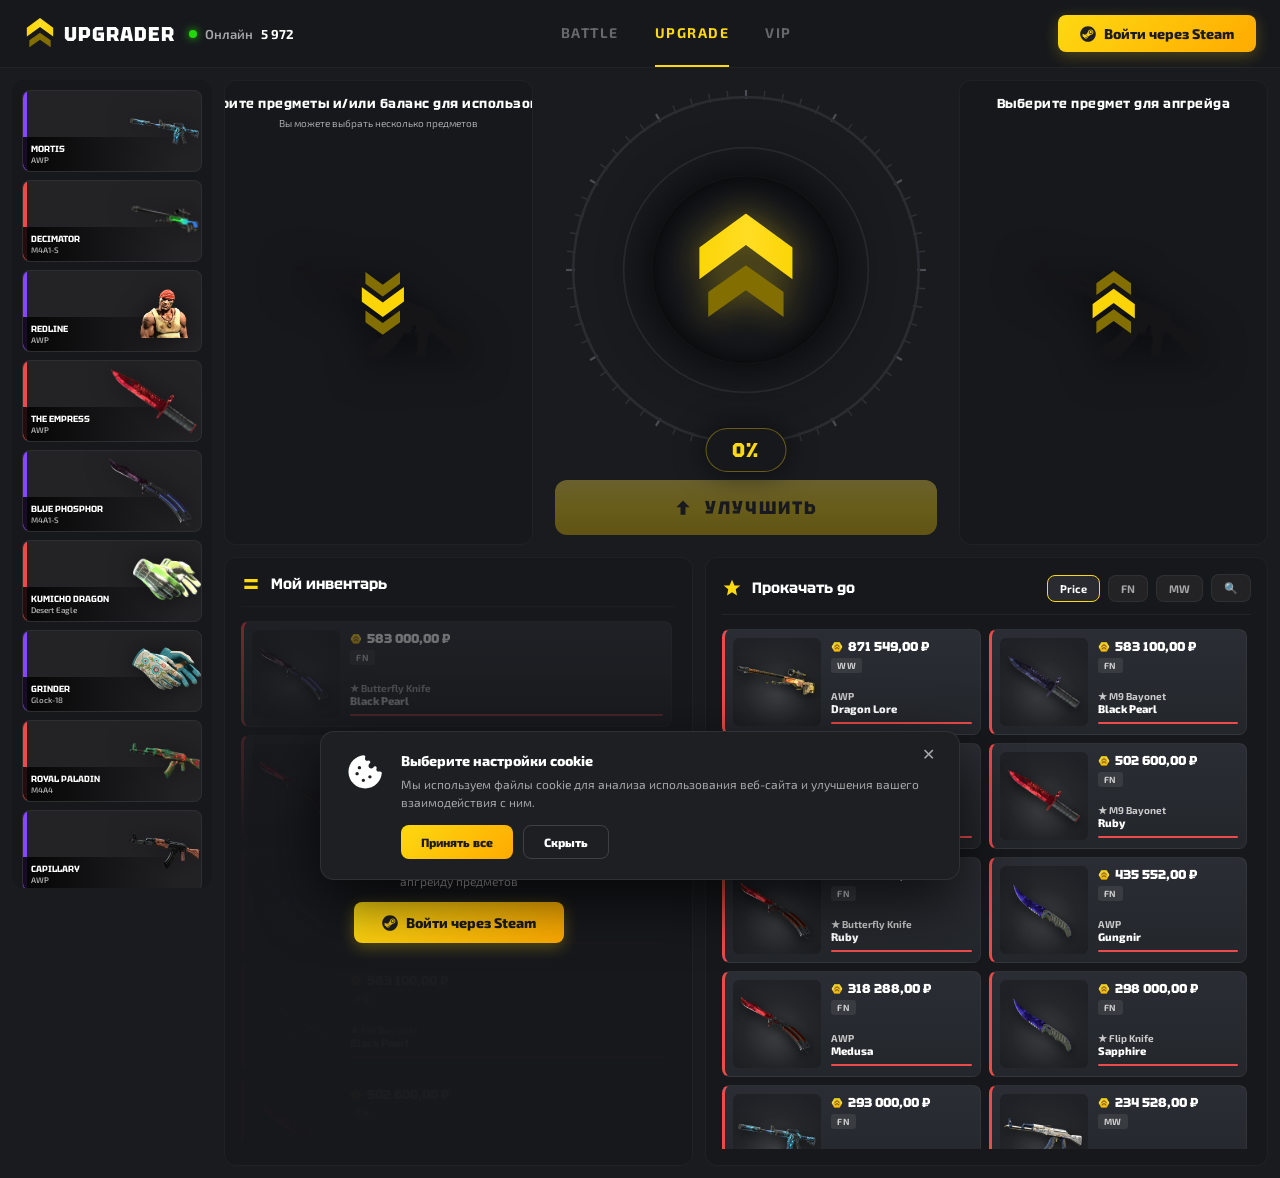
==== index.html @ 09f1145a "Update index.html" ====
<!DOCTYPE html>
<html lang="ru">
<head>
<meta charset="UTF-8">
<meta name="viewport" content="width=device-width,initial-scale=1">
<title>Апгрейдер предметов CS2 | Официальный Сайт UPGRADER</title>
<link href="https://fonts.googleapis.com/css2?family=Exo+2:wght@400;600;700;800&family=Tektur:wght@400;600;700;800&display=swap" rel="stylesheet">
<style>
/* ==========================================
   ВСЁ В ОДНОМ ФАЙЛЕ, БЕЗ ВНЕШНИХ CSS
   ========================================== */
*{margin:0;padding:0;box-sizing:border-box}
html,body{height:100%}
body{
  font-family:'Exo 2',sans-serif;
  background:#1a1b1f;
  color:#fff;
  min-height:100vh;
  overflow-x:hidden;
  padding-bottom:70px;
}
body::before{display:none}
img,svg,span{pointer-events:none;user-select:none}
button,a{cursor:pointer;outline:none;border:none;background:none;font-family:inherit;color:inherit}
input{font-family:inherit}

/* HEADER */
.header{position:sticky;top:0;z-index:50;background:#17181C;border-bottom:1px solid rgba(255,255,255,.05);padding:0 24px;display:flex;align-items:center;justify-content:space-between;height:68px;gap:16px}
.header-left{display:flex;align-items:center;gap:14px;flex-shrink:0}
.logo{display:flex;align-items:center;gap:8px;font-family:'Tektur';font-weight:800;font-size:20px;letter-spacing:1px;color:#fff;text-decoration:none}
.logo img{width:32px;height:32px;object-fit:contain}
.online{display:flex;align-items:center;gap:8px;color:#a7a7a7;font-size:13px;font-weight:600}
.online .dot{width:8px;height:8px;background:#23d70c;border-radius:50%;box-shadow:0 0 8px #23d70c;animation:pulse 2s infinite}
@keyframes pulse{50%{opacity:.4}}
.header-nav{display:flex;gap:36px;height:100%;align-items:center}
.header-nav a{color:rgba(255,255,255,.35);text-decoration:none;font-size:14px;font-weight:700;letter-spacing:1.5px;text-transform:uppercase;height:100%;display:flex;align-items:center;border-bottom:2px solid transparent;transition:.25s}
.header-nav a.active{color:#FDD911;border-bottom-color:#FDD911}
.header-nav a:hover{color:#fff}
.header-right{display:flex;align-items:center;gap:14px;flex-shrink:0}
.btn-steam{background:linear-gradient(135deg,#FDD911,#ffaa00);color:#1C1C20;font-weight:800;font-size:14px;padding:10px 22px;border-radius:8px;transition:.25s;box-shadow:0 4px 15px rgba(253,217,17,.25);display:flex;align-items:center;gap:8px}
.btn-steam:hover{transform:translateY(-1px);box-shadow:0 6px 22px rgba(253,217,17,.45)}
.btn-steam img{width:16px;height:16px;object-fit:contain}

/* PROFILE */
.profile-box{display:none;align-items:center}
.profile-box.show{display:flex}
.profile-info{display:flex;align-items:center;gap:12px;background:#232326;border:1px solid rgba(255,255,255,.08);padding:6px 12px 6px 6px;border-radius:12px;transition:.25s}
.profile-info:hover{border-color:rgba(253,217,17,.4)}
.profile-avatar{width:40px;height:40px;border-radius:50%;background:#17181C;overflow:hidden;flex-shrink:0;border:2px solid #FDD911}
.profile-avatar img{width:100%;height:100%;object-fit:cover;display:block}
.profile-meta{display:flex;flex-direction:column;min-width:0}
.profile-nick{font-size:13px;font-weight:800;color:#fff;white-space:nowrap;overflow:hidden;text-overflow:ellipsis;max-width:120px}
.profile-balance{font-size:11px;color:#FDD911;font-weight:700}
.profile-settings{width:30px;height:30px;border-radius:8px;background:rgba(255,255,255,.05);color:#a7a7a7;display:flex;align-items:center;justify-content:center;transition:.2s}
.profile-settings:hover{background:rgba(253,217,17,.15);color:#FDD911}
.profile-settings svg{width:16px;height:16px}

/* LAYOUT */
.layout{position:relative;z-index:1;display:grid;grid-template-columns:200px 1fr;gap:12px;padding:12px;min-height:calc(100vh - 68px)}
@media(max-width:1024px){.layout{grid-template-columns:1fr}.live-drop{display:none}}

/* LIVE DROP */
.live-drop{background:#17181C;border-radius:12px;padding:10px;display:flex;flex-direction:column;gap:8px;overflow-y:auto;max-height:calc(100vh - 92px);position:sticky;top:80px;min-height:400px}
.live-drop::-webkit-scrollbar{width:4px}
.live-drop::-webkit-scrollbar-thumb{background:#2a2b30;border-radius:2px}
.drop-card{position:relative;height:82px;border-radius:8px;background:#232326;border:1px solid rgba(255,255,255,.05);overflow:hidden;flex-shrink:0;display:flex;align-items:flex-end}
.drop-card .img{position:absolute;right:0;top:50%;transform:translateY(-50%);height:90%;max-width:70%;object-fit:contain;z-index:2;filter:drop-shadow(0 0 12px rgba(0,0,0,.5))}
.drop-card .info{position:relative;z-index:3;padding:6px 8px;width:100%;background:linear-gradient(90deg,rgba(0,0,0,.85),transparent 90%);border-radius:0 0 8px 8px;min-width:0}
.drop-card .info .n{font-family:'Tektur';font-size:9px;font-weight:700;text-transform:uppercase;white-space:nowrap;overflow:hidden;text-overflow:ellipsis;max-width:110px}
.drop-card .info .w{font-size:8px;color:#a7a7a7;font-weight:600;white-space:nowrap;overflow:hidden;text-overflow:ellipsis;max-width:110px}
.drop-card .top-bar{position:absolute;top:0;left:0;width:4px;height:100%;z-index:1}

/* MAIN */
.main{display:flex;flex-direction:column;gap:12px;min-width:0}

/* UPGRADE PANEL */
.upgrade-panel{display:grid;grid-template-columns:1fr 1.3fr 1fr;gap:12px;align-items:stretch}
@media(max-width:1024px){.upgrade-panel{grid-template-columns:1fr}}
.slot{background:#17181C;border-radius:12px;padding:20px 16px;min-height:420px;display:flex;flex-direction:column;align-items:center;justify-content:center;position:relative;border:1px solid rgba(255,255,255,.04);overflow:hidden}
.slot-title{position:absolute;top:14px;left:50%;transform:translateX(-50%);font-family:'Tektur';font-size:13px;font-weight:700;text-align:center;color:#fff;letter-spacing:.5px;white-space:nowrap;z-index:3}
.slot-sub{position:absolute;top:36px;left:50%;transform:translateX(-50%);font-size:10px;color:#a7a7a7;text-align:center;width:80%;z-index:3}
.slot-img-wrap{position:relative;display:flex;align-items:center;justify-content:center;margin-top:30px;width:220px;height:200px;z-index:2}
.slot-img{position:relative;z-index:2;max-height:180px;max-width:95%;object-fit:contain;transition:.3s;filter:drop-shadow(0 8px 20px rgba(0,0,0,.6))}
.slot-info{margin-top:14px;text-align:center;max-width:100%;z-index:3}
.slot-info .nm{font-size:13px;font-weight:700;white-space:nowrap;overflow:hidden;text-overflow:ellipsis;max-width:200px;margin:0 auto}
.slot-info .pr{font-size:16px;font-weight:800;color:#FDD911;margin-top:4px}

/* WHEEL */
.wheel-wrap{display:flex;flex-direction:column;align-items:center;justify-content:center;gap:30px;padding:10px}
.wheel{position:relative;width:360px;height:360px;max-width:100%;aspect-ratio:1}
.wheel svg{width:100%;height:100%;position:absolute;inset:0;overflow:visible}
.wheel .inner{position:absolute;top:50%;left:50%;width:52%;height:52%;transform:translate(-50%,-50%);background:#17181C;border-radius:50%;display:flex;align-items:center;justify-content:center;box-shadow:0 0 50px rgba(0,0,0,.9),inset 0 0 30px rgba(0,0,0,.9), 0 0 0 1px rgba(255,255,255,.04);z-index:3}
.wheel .inner img{width:60%;height:60%;object-fit:contain;filter:drop-shadow(0 0 16px rgba(253,217,17,.4))}
.wheel .pointer{position:absolute;top:50%;left:50%;width:0;height:0;transform-origin:0 0;transition:transform 3.6s cubic-bezier(.17,.67,.12,1);z-index:4;opacity:0}
.wheel .pointer.on{opacity:1}
.wheel .pointer img{position:absolute;top:-158px;left:-10px;width:20px;height:30px;max-width:none;filter:drop-shadow(0 0 8px rgba(253,217,17,.9))}
.wheel .result-plate{position:absolute;top:50%;left:50%;transform:translate(-50%,-50%) scale(.6);opacity:0;z-index:6;font-family:'Tektur';font-weight:800;font-size:22px;text-align:center;pointer-events:none;transition:.35s}
.wheel .result-plate.show{transform:translate(-50%,-50%) scale(1);opacity:1}
.wheel .result-plate.win{color:#23d70c;text-shadow:0 0 20px rgba(35,215,12,.6)}
.wheel .result-plate.lose{color:#EB4B4B;text-shadow:0 0 20px rgba(235,75,75,.6)}
.wheel .debug{position:absolute;top:-30px;left:50%;transform:translateX(-50%);font-size:11px;color:#a7a7a7;font-family:monospace;white-space:nowrap;z-index:10;pointer-events:none}
.wheel .percent-label{position:absolute;bottom:-22px;left:50%;transform:translateX(-50%);background:#17181C;border:1px solid rgba(253,217,17,.35);padding:8px 26px;border-radius:26px;font-family:'Tektur';font-size:20px;font-weight:800;color:#FDD911;z-index:5;box-shadow:0 0 30px rgba(0,0,0,.6);letter-spacing:1px}

.btn-upgrade{background:linear-gradient(180deg,#FFE14B 0%, #FDD911 50%, #E6BE00 100%);color:#1C1C20;padding:16px 60px;border-radius:12px;font-family:'Tektur';font-size:18px;font-weight:800;letter-spacing:2px;text-transform:uppercase;transition:.25s;width:100%;max-width:420px;box-shadow:0 4px 18px rgba(253,217,17,.35), inset 0 1px 0 rgba(255,255,255,.5);display:flex;align-items:center;justify-content:center;gap:12px}
.btn-upgrade:hover:not(:disabled){transform:translateY(-2px);box-shadow:0 10px 35px rgba(253,217,17,.55), inset 0 1px 0 rgba(255,255,255,.5)}
.btn-upgrade:disabled{opacity:.35;cursor:not-allowed;box-shadow:none;transform:none}
.btn-upgrade svg{width:20px;height:20px}
.btn-upgrade.loading{pointer-events:none;color:transparent;position:relative}
.btn-upgrade.loading::after{content:'';position:absolute;width:24px;height:24px;top:50%;left:50%;margin:-12px 0 0 -12px;border:3px solid rgba(28,28,32,.3);border-top-color:#1C1C20;border-radius:50%;animation:spin .8s linear infinite}
@keyframes spin{to{transform:rotate(360deg)}}

/* BOTTOM */
.bottom{display:grid;grid-template-columns:1fr 1.2fr;gap:12px}
@media(max-width:1024px){.bottom{grid-template-columns:1fr}}
.panel{background:#17181C;border-radius:12px;padding:16px;min-height:360px;border:1px solid rgba(255,255,255,.04)}
.panel-head{display:flex;align-items:center;justify-content:space-between;margin-bottom:14px;padding-bottom:12px;border-bottom:1px solid rgba(255,255,255,.05)}
.panel-head .t{display:flex;align-items:center;gap:10px;font-family:'Tektur';font-size:15px;font-weight:700}
.panel-head .t svg{width:20px;height:20px;fill:#FDD911}
.filters{display:flex;gap:8px;align-items:center;flex-wrap:wrap}
.chip{background:#232326;border:1px solid rgba(255,255,255,.06);border-radius:8px;padding:6px 12px;font-size:11px;font-weight:700;color:#a7a7a7;cursor:pointer;transition:.2s}
.chip:hover,.chip.active{color:#fff;border-color:#FDD911;background:#2a2b30}

/* карточки */
.inv-grid,.tiles{display:grid;grid-template-columns:repeat(auto-fill,minmax(220px,1fr));gap:8px;max-height:520px;overflow-y:auto;padding-right:4px}
.inv-grid::-webkit-scrollbar,.tiles::-webkit-scrollbar{width:5px}
.inv-grid::-webkit-scrollbar-thumb,.tiles::-webkit-scrollbar-thumb{background:#2a2b30;border-radius:3px}
.item-card{display:grid;grid-template-columns:88px 1fr;gap:10px;padding:8px;border-radius:8px;background:linear-gradient(180deg, #2a2d33 0%, #23262b 100%);border:1px solid rgba(255,255,255,.05);border-left:3px solid #888;cursor:pointer;transition:.2s;position:relative;overflow:hidden;min-height:96px}
.item-card:hover{transform:translateY(-2px);border-color:rgba(253,217,17,.4);box-shadow:0 8px 20px rgba(0,0,0,.5)}
.item-card.sel{border-color:#FDD911;box-shadow:0 0 0 1px #FDD911, 0 0 20px rgba(253,217,17,.25)}
.item-card.sel::after{content:'✓';position:absolute;top:6px;right:6px;width:20px;height:20px;border-radius:50%;background:#FDD911;color:#1C1C20;display:flex;align-items:center;justify-content:center;font-size:12px;font-weight:900;z-index:5}
.item-card .thumb{position:relative;width:88px;height:88px;background:rgba(0,0,0,.25);border-radius:6px;display:flex;align-items:center;justify-content:center;overflow:hidden}
.item-card .thumb::before{content:'';position:absolute;inset:-10%;background:radial-gradient(circle at 50% 60%, rgba(180,180,180,.22) 0%, rgba(120,120,120,.08) 40%, transparent 70%);pointer-events:none}
.item-card .thumb img{position:relative;z-index:2;max-width:92%;max-height:92%;object-fit:contain;filter:drop-shadow(0 3px 6px rgba(0,0,0,.7))}
.item-card .body{display:flex;flex-direction:column;justify-content:space-between;min-width:0;padding:2px 0}
.item-card .price-row{display:flex;align-items:center;gap:5px;font-family:'Tektur';font-weight:800;font-size:13px;color:#fff;line-height:1}
.item-card .price-row .coin{width:12px;height:12px;flex-shrink:0;opacity:.9}
.item-card .wear-badge{display:inline-block;background:rgba(255,255,255,.08);color:#cfcfcf;font-size:9px;font-weight:700;padding:2px 6px;border-radius:3px;letter-spacing:.5px;margin-top:4px;align-self:flex-start}
.item-card .wep-name{font-size:10px;font-weight:700;color:#c9c9c9;margin-top:6px;line-height:1.1}
.item-card .skin-name{font-size:11px;font-weight:800;color:#fff;margin-top:1px;line-height:1.15;white-space:nowrap;overflow:hidden;text-overflow:ellipsis}
.item-card .rarity-bar{height:2px;margin-top:6px;border-radius:2px}

.panel-rel{position:relative;overflow:hidden}
.auth-overlay{position:absolute;inset:44px 0 0 0;background:linear-gradient(180deg,rgba(23,24,28,.55),rgba(23,24,28,.98) 40%);display:flex;flex-direction:column;align-items:center;justify-content:center;gap:14px;border-radius:0 0 12px 12px;z-index:5;padding:20px;text-align:center}
.auth-overlay h3{font-size:18px;font-weight:800}
.auth-overlay p{font-size:12px;color:#a7a7a7;max-width:260px}
.btn-steam-big{background:linear-gradient(135deg,#FDD911,#ffaa00);color:#1C1C20;font-weight:800;font-size:14px;padding:12px 28px;border-radius:8px;box-shadow:0 4px 15px rgba(253,217,17,.3);transition:.25s;display:flex;align-items:center;gap:8px}
.btn-steam-big:hover{transform:translateY(-2px);box-shadow:0 8px 28px rgba(253,217,17,.5)}
.btn-steam-big img{width:16px;height:16px;object-fit:contain}

/* COOKIE */
.cookie{position:fixed;bottom:20px;left:50%;transform:translateX(-50%);background:#1e1f23;border:1px solid rgba(255,255,255,.08);border-radius:14px;padding:20px 24px;max-width:640px;width:calc(100% - 40px);z-index:200;box-shadow:0 20px 60px rgba(0,0,0,.7);display:flex;gap:16px;align-items:flex-start}
.cookie-icon{width:40px;height:40px;flex-shrink:0;object-fit:contain}
.cookie-body{flex:1;position:relative}
.cookie-body h4{font-size:14px;font-weight:800;margin-bottom:6px}
.cookie-body p{font-size:12px;color:#a7a7a7;line-height:1.5}
.cookie-btns{display:flex;gap:10px;margin-top:14px}
.cookie-btns button{padding:9px 20px;border-radius:8px;font-size:12px;font-weight:800;transition:.2s}
.cookie-accept{background:linear-gradient(135deg,#FDD911,#ffaa00);color:#1C1C20}
.cookie-accept:hover{transform:translateY(-1px);box-shadow:0 6px 20px rgba(253,217,17,.4)}
.cookie-hide{background:transparent;color:#fff;border:1px solid rgba(255,255,255,.15)}
.cookie-hide:hover{background:rgba(255,255,255,.06)}
.cookie-x{position:absolute;top:-8px;right:0;background:transparent;color:#a7a7a7;font-size:16px}

/* MODAL */
.modal-overlay{position:fixed;inset:0;background:rgba(0,0,0,.75);backdrop-filter:blur(6px);display:none;align-items:center;justify-content:center;z-index:500;padding:20px}
.modal-overlay.show{display:flex}
.modal{background:#1a1b1f;border-radius:16px;padding:24px;max-width:440px;width:100%;border:1px solid rgba(255,255,255,.08)}
.modal-head{display:flex;align-items:center;justify-content:space-between;margin-bottom:20px;padding-bottom:14px;border-bottom:1px solid rgba(255,255,255,.06)}
.modal-head h3{font-family:'Tektur';font-size:17px;font-weight:800}
.modal-close{width:30px;height:30px;border-radius:8px;background:rgba(255,255,255,.05);color:#a7a7a7;display:flex;align-items:center;justify-content:center;transition:.2s}
.modal-close:hover{background:rgba(235,75,75,.15);color:#EB4B4B}
.modal-body{display:flex;flex-direction:column;gap:18px}
.avatar-edit{display:flex;flex-direction:column;align-items:center;gap:12px}
.avatar-preview{width:100px;height:100px;border-radius:50%;background:#232326;border:2px solid #FDD911;overflow:hidden;display:flex;align-items:center;justify-content:center}
.avatar-preview img{width:100%;height:100%;object-fit:cover}
.avatar-upload{background:rgba(253,217,17,.1);border:1px solid rgba(253,217,17,.3);color:#FDD911;font-size:12px;font-weight:700;padding:8px 16px;border-radius:8px;display:flex;align-items:center;gap:6px;cursor:pointer;transition:.2s}
.avatar-upload:hover{background:rgba(253,217,17,.2)}
.field{display:flex;flex-direction:column;gap:6px}
.field label{font-size:12px;font-weight:700;color:#a7a7a7}
.field input{background:#232326;border:1px solid rgba(255,255,255,.08);border-radius:8px;padding:10px 14px;color:#fff;font-size:14px;transition:.2s}
.field input:focus{border-color:#FDD911;outline:none}
.balance-row{display:flex;align-items:center;gap:10px;background:#232326;border:1px solid rgba(255,255,255,.08);border-radius:8px;padding:10px 14px}
.balance-row img{width:20px;height:20px}
.balance-value{flex:1;font-weight:800;color:#FDD911;font-size:14px}
.btn-small{background:linear-gradient(135deg,#FDD911,#ffaa00);color:#1C1C20;font-size:12px;font-weight:800;padding:6px 12px;border-radius:6px;transition:.2s}
.btn-small:hover{transform:translateY(-1px);box-shadow:0 4px 12px rgba(253,217,17,.4)}
.modal-foot{display:flex;gap:10px;margin-top:20px;padding-top:16px;border-top:1px solid rgba(255,255,255,.06)}
.modal-foot button{flex:1;padding:12px;border-radius:9px;font-size:14px;font-weight:800;transition:.2s}
.btn-cancel{background:rgba(255,255,255,.06);color:#a7a7a7;border:1px solid rgba(255,255,255,.08)}
.btn-cancel:hover{background:rgba(255,255,255,.1);color:#fff}
.btn-save{background:linear-gradient(135deg,#FDD911,#ffaa00);color:#1C1C20}
.btn-save:hover{transform:translateY(-1px);box-shadow:0 6px 20px rgba(253,217,17,.4)}

/* TOAST */
.toast{position:fixed;top:90px;right:20px;background:#1e1f23;border:1px solid rgba(255,255,255,.1);border-left:4px solid #FDD911;border-radius:10px;padding:14px 20px;font-size:13px;font-weight:600;z-index:400;animation:slideIn .35s ease,fadeOut .4s ease 3s forwards;max-width:320px;box-shadow:0 15px 45px rgba(0,0,0,.6)}
.toast.error{border-left-color:#EB4B4B}
.toast.success{border-left-color:#23d70c}
@keyframes slideIn{from{transform:translateX(120%);opacity:0}to{transform:translateX(0);opacity:1}}
@keyframes fadeOut{to{transform:translateX(120%);opacity:0}}
</style>
</head>
<body>

<!-- HEADER -->
<header class="header">
  <div class="header-left">
    <a href="#" class="logo"><img src="logo.svg" alt="Logo"><span>UPGRADER</span></a>
    <div class="online"><span class="dot"></span><span>Онлайн</span><b id="onlineCount" style="color:#fff">5 972</b></div>
  </div>
  <nav class="header-nav">
    <a href="#">Battle</a>
    <a href="#" class="active">Upgrade</a>
    <a href="#">VIP</a>
  </nav>
  <div class="header-right">
    <button class="btn-steam" id="steamBtnHeader"><img src="steam-dark.svg" alt="">Войти через Steam</button>
    <div class="profile-box" id="profileBox">
      <div class="profile-info">
        <div class="profile-avatar"><img src="default-avatar-200.webp" alt="" id="headerAvatar"></div>
        <div class="profile-meta">
          <div class="profile-nick" id="headerNick">GEMER777</div>
          <div class="profile-balance" id="headerBalance">125 640,00 ₽</div>
        </div>
        <button class="profile-settings" id="openSettings" title="Настройки профиля">
          <svg viewBox="0 0 24 24" fill="currentColor"><path d="M19.14 12.94a7.49 7.49 0 000-1.88l2.03-1.58a.5.5 0 00.12-.64l-1.92-3.32a.5.5 0 00-.6-.22l-2.39.96a7.03 7.03 0 00-1.63-.94l-.36-2.54a.5.5 0 00-.5-.42h-3.84a.5.5 0 00-.5.42l-.36 2.54c-.59.24-1.13.56-1.63.94l-2.39-.96a.5.5 0 00-.6.22L2.71 8.84a.5.5 0 00.12.64l2.03 1.58a7.49 7.49 0 000 1.88l-2.03 1.58a.5.5 0 00-.12.64l1.92 3.32c.13.22.4.3.6.22l2.39-.96c.5.38 1.04.7 1.63.94l.36 2.54c.04.24.25.42.5.42h3.84c.25 0 .46-.18.5-.42l.36-2.54c.59-.24 1.13-.56 1.63-.94l2.39.96c.2.08.47 0 .6-.22l1.92-3.32a.5.5 0 00-.12-.64l-2.03-1.58zM12 15.5a3.5 3.5 0 110-7 3.5 3.5 0 010 7z"/></svg>
        </button>
      </div>
    </div>
  </div>
</header>

<!-- LAYOUT -->
<div class="layout">
  <aside class="live-drop" id="liveDrop"></aside>
  <main class="main">
    <section class="upgrade-panel">
      <div class="slot">
        <div class="slot-title">Выберите предметы и/или баланс для использования</div>
        <div class="slot-sub">Вы можете выбрать несколько предметов</div>
        <div class="slot-img-wrap"><img class="slot-img" id="yourImg" src="unknown-item.svg" alt=""></div>
        <div class="slot-info"><div class="nm" id="yourName"></div><div class="pr" id="yourPrice"></div></div>
      </div>

      <div class="wheel-wrap">
        <div class="wheel">
          <svg viewBox="0 0 200 200">
            <defs>
              <linearGradient id="pg" x1="0" y1="0" x2="0" y2="1">
                <stop offset="0%" stop-color="#23d70c"/>
                <stop offset="55%" stop-color="#ebd215"/>
                <stop offset="80%" stop-color="#edb516"/>
                <stop offset="100%" stop-color="#df4125"/>
              </linearGradient>
            </defs>
            <g id="ticks"></g>
            <circle cx="100" cy="100" r="82" fill="none" stroke="#1a1b1f" stroke-width="26"/>
            <circle cx="100" cy="100" r="96" fill="none" stroke="#2a2c31" stroke-width="1.5"/>
            <circle cx="100" cy="100" r="68" fill="none" stroke="#2a2c31" stroke-width="1"/>
            <circle id="pCircle" cx="100" cy="100" r="82"
                    fill="none" stroke="url(#pg)" stroke-width="26"
                    stroke-dasharray="0 515.22" stroke-linecap="butt"
                    transform="rotate(-90 100 100)"/>
          </svg>
          <div class="inner"><img src="logo.svg" alt=""></div>
          <div class="pointer" id="pointer"><img src="upgrader-arrow-up.svg" alt=""></div>
          <div class="result-plate" id="resultPlate"></div>
          <div class="percent-label" id="percentLabel">0%</div>
          <div class="debug" id="debug"></div>
        </div>
        <button class="btn-upgrade" id="upgradeBtn" disabled>
          <svg viewBox="0 0 24 24" fill="currentColor"><path d="M12 3l8 8h-5v9h-6v-9H4z"/></svg>
          Улучшить
        </button>
      </div>

      <div class="slot">
        <div class="slot-title">Выберите предмет для апгрейда</div>
        <div class="slot-img-wrap"><img class="slot-img" id="targetImg" src="unknown-item-2.svg" alt=""></div>
        <div class="slot-info"><div class="nm" id="targetName"></div><div class="pr" id="targetPrice"></div></div>
      </div>
    </section>

    <section class="bottom">
      <div class="panel panel-rel">
        <div class="panel-head">
          <div class="t"><svg viewBox="0 0 24 24"><path d="M4 6h16v4H4zm0 8h16v4H4z"/></svg>Мой инвентарь</div>
        </div>
        <div class="inv-grid" id="invGrid"></div>
        <div class="auth-overlay" id="authOverlay">
          <h3>Вы не авторизованы</h3>
          <p>Войдите для доступа к инвентарю и апгрейду предметов</p>
          <button class="btn-steam-big" id="steamBtnInv"><img src="steam-dark.svg" alt="">Войти через Steam</button>
        </div>
      </div>
      <div class="panel">
        <div class="panel-head">
          <div class="t"><svg viewBox="0 0 24 24"><path d="M12 2l3 7h7l-5.5 4.5L18 21l-6-4-6 4 1.5-7.5L2 9h7z"/></svg>Прокачать до</div>
          <div class="filters">
            <span class="chip active">Price</span>
            <span class="chip">FN</span>
            <span class="chip">MW</span>
            <span class="chip">🔍</span>
          </div>
        </div>
        <div class="tiles" id="tiles"></div>
      </div>
    </section>
  </main>
</div>

<!-- COOKIE -->
<div class="cookie" id="cookie">
  <img class="cookie-icon" src="cookie.svg" alt="">
  <div class="cookie-body">
    <button class="cookie-x" onclick="document.getElementById('cookie').remove()">✕</button>
    <h4>Выберите настройки cookie</h4>
    <p>Мы используем файлы cookie для анализа использования веб-сайта и улучшения вашего взаимодействия с ним.</p>
    <div class="cookie-btns">
      <button class="cookie-accept" onclick="document.getElementById('cookie').remove()">Принять все</button>
      <button class="cookie-hide" onclick="document.getElementById('cookie').remove()">Скрыть</button>
    </div>
  </div>
</div>

<!-- SETTINGS MODAL -->
<div class="modal-overlay" id="settingsModal">
  <div class="modal">
    <div class="modal-head"><h3>Настройки профиля</h3><button class="modal-close" id="closeSettings">✕</button></div>
    <div class="modal-body">
      <div class="avatar-edit">
        <div class="avatar-preview"><img id="avatarPreviewImg" src="default-avatar-200.webp" alt=""></div>
        <label class="avatar-upload"><input type="file" accept="image/*" id="avatarInput" hidden>Загрузить аватар</label>
      </div>
      <div class="field"><label for="nickInput">Никнейм</label><input type="text" id="nickInput" maxlength="20" placeholder="Введите никнейм"></div>
      <div class="field"><label>Баланс</label><div class="balance-row"><img src="coins.svg" alt=""><span class="balance-value" id="modalBalance">125 640,00 ₽</span><button class="btn-small" id="addBalance">+ 1 000 ₽</button></div></div>
    </div>
    <div class="modal-foot">
      <button class="btn-cancel" id="cancelSettings">Отмена</button>
      <button class="btn-save" id="saveSettings">Сохранить</button>
    </div>
  </div>
</div>

<script>
/* ============ ДИАГНОСТИКА ============ */
console.log('=== JS STARTED ===');
window.onerror = function(msg, url, line){
  console.error('!!! JS ERROR:', msg, 'at line', line);
  document.body.insertAdjacentHTML('beforeend',
    '<div style="position:fixed;bottom:10px;left:10px;background:#EB4B4B;color:#fff;padding:10px;font-size:12px;z-index:9999;border-radius:6px;font-family:monospace;max-width:90vw">JS ERROR: '+msg+' (line '+line+')</div>');
};

try {

/* ============ ФАЙЛЫ КАРТИНОК ============ */
const IMGS = [
  'weapon_knife_butterfly_am_blackpearl_marbleized_b_light_png.avif',
  'weapon_knife_butterfly_am_ruby_marbleized_light_png.avif',
  'weapon_knife_flip_am_sapphire_marbleized_light_png.avif',
  'weapon_knife_m9_bayonet_am_blackpearl_marbleized_light_png.avif',
  'weapon_knife_m9_bayonet_am_ruby_marbleized_light_png.avif',
  'weapon_awp_cu_medieval_dragon_awp_light_png.avif',
  '128fx128f','128fx128f(1)','128fx128f(2)','128fx128f(3)','128fx128f(4)','128fx128f(5)',
  '128fx128f(6)','128fx128f(7)','128fx128f(8)','128fx128f(9)','128fx128f(10)',
  '128fx128f(11)','128fx128f(12)','128fx128f(13)','128fx128f(14)',
  '360fx360f','360fx360f(1)','360fx360f(2)','360fx360f(3)','360fx360f(4)',
  '360fx360f(5)','360fx360f(6)','360fx360f(7)','360fx360f(8)','360fx360f(9)',
  '64fx64f','64fx64f(1)','64fx64f(2)','64fx64f(3)','64fx64f(4)'
];
let imgIdx = 0;
function nextImg(){ const im = IMGS[imgIdx % IMGS.length]; imgIdx++; return im; }

/* ============ ВАЛЮТА: РУБЛИ ============ */
function fmt(v){ return Number(v).toLocaleString('ru-RU',{minimumFractionDigits:2,maximumFractionDigits:2}) + ' ₽'; }

/* ============ 100 СКИНОВ ============ */
const RAW = [
  ['★ Butterfly Knife','Black Pearl',583000,'FN','#EB4B4B'],
  ['★ Butterfly Knife','Ruby',478000,'FN','#EB4B4B'],
  ['★ Flip Knife','Sapphire',298000,'FN','#EB4B4B'],
  ['★ M9 Bayonet','Black Pearl',583100,'FN','#EB4B4B'],
  ['★ M9 Bayonet','Ruby',502600,'FN','#EB4B4B'],
  ['AWP','Dragon Lore',871549,'WW','#EB4B4B'],
  ['AK-47','Redline',2242,'FT','#8847FF'],
  ['AWP','Asiimov',8865,'FT','#EB4B4B'],
  ['M4A4','Howl',293000,'FN','#EB4B4B'],
  ['USP-S','Kill Confirmed',7120,'MW','#EB4B4B'],
  ['Glock-18','Water Elemental',1047,'FN','#8847FF'],
  ['Karambit','Doppler',71000,'FN','#EB4B4B'],
  ['Desert Eagle','Blaze',7957,'FN','#8847FF'],
  ['M4A1-S','Hyper Beast',4607,'MW','#EB4B4B'],
  ['SSG 08','Blood in the Water',6282,'MW','#EB4B4B'],
  ['P250','See Ya Later',670,'MW','#8847FF'],
  ['FAMAS','Roll Cage',1508,'MW','#8847FF'],
  ['SG 553','Integrale',2094,'MW','#8847FF'],
  ['Galil AR','Chatterbox',5444,'FT','#EB4B4B'],
  ['MAC-10','Neon Rider',1843,'FN','#EB4B4B'],
  ['AK-47','Fire Serpent',234528,'MW','#EB4B4B'],
  ['M4A1-S','Printstream',28478,'FN','#EB4B4B'],
  ['AWP','Neo-Noir',17590,'FN','#EB4B4B'],
  ['AK-47','Neon Rider',15077,'FN','#EB4B4B'],
  ['Desert Eagle','Printstream',12564,'FN','#EB4B4B'],
  ['USP-S','Printstream',10889,'FN','#EB4B4B'],
  ['AK-47','Bloodsport',16752,'FN','#EB4B4B'],
  ['AK-47','Asiimov',7371,'FT','#EB4B4B'],
  ['AK-47','Vulcan',51931,'MW','#EB4B4B'],
  ['AK-47','The Empress',14239,'FN','#EB4B4B'],
  ['AK-47','Nightwish',7957,'FN','#EB4B4B'],
  ['M4A4','The Emperor',18427,'FN','#EB4B4B'],
  ['M4A4','Neo-Noir',9214,'FN','#EB4B4B'],
  ['M4A4','Desolate Space',5026,'MW','#EB4B4B'],
  ['M4A1-S','Golden Coil',11308,'FN','#EB4B4B'],
  ['M4A1-S','Player Two',15914,'FN','#EB4B4B'],
  ['AWP','Wildfire',23453,'FT','#EB4B4B'],
  ['AWP','Hyper Beast',11727,'MW','#EB4B4B'],
  ['AWP','Fever Dream',5863,'MW','#EB4B4B'],
  ['AWP','Containment Breach',8209,'MW','#EB4B4B'],
  ['AWP','Chromatic Aberration',13402,'FN','#EB4B4B'],
  ['Desert Eagle','Code Red',20103,'FN','#EB4B4B'],
  ['Desert Eagle','Mecha Industries',4607,'MW','#EB4B4B'],
  ['Desert Eagle','Ocean Drive',15077,'FN','#EB4B4B'],
  ['USP-S','Neo-Noir',6282,'FN','#EB4B4B'],
  ['USP-S','Cortex',5444,'FN','#EB4B4B'],
  ['Glock-18','Fade',26803,'FN','#EB4B4B'],
  ['Glock-18','Twilight Galaxy',12145,'FN','#EB4B4B'],
  ['P250','Asiimov',2931,'MW','#EB4B4B'],
  ['Five-SeveN','Hyper Beast',3518,'FN','#EB4B4B'],
  ['AK-47','Case Hardened',25128,'MW','#EB4B4B'],
  ['AK-47','Jaguar',5444,'MW','#EB4B4B'],
  ['AK-47','Point Disarray',5026,'FN','#EB4B4B'],
  ['AK-47','Frontside Misty',2931,'MW','#EB4B4B'],
  ['AK-47','Aquamarine Revenge',7957,'FN','#EB4B4B'],
  ['AK-47','Wasteland Rebel',6282,'FT','#EB4B4B'],
  ['AK-47','Head Shot',2094,'FN','#8847FF'],
  ['AK-47','Elite Build',1005,'MW','#8847FF'],
  ['AK-47','Slate',670,'FT','#8847FF'],
  ['AK-47','Phantom Disruptor',1843,'FN','#8847FF'],
  ['M4A4','Daybreak',6701,'MW','#EB4B4B'],
  ['M4A4','Royal Paladin',5444,'FN','#EB4B4B'],
  ['M4A4','Bullet Rain',4607,'FT','#EB4B4B'],
  ['M4A4','Cyber Security',3769,'MW','#EB4B4B'],
  ['M4A4','Griffin',2345,'FN','#8847FF'],
  ['M4A4','Evil Daimyo',2513,'MW','#8847FF'],
  ['M4A4','Dragon King',6282,'FN','#EB4B4B'],
  ['M4A1-S','Cyrex',3350,'MW','#8847FF'],
  ['M4A1-S','Guardian',2513,'FN','#8847FF'],
  ['M4A1-S','Mecha Industries',6282,'FN','#EB4B4B'],
  ['M4A1-S','Decimator',4607,'MW','#EB4B4B'],
  ['M4A1-S','Chantico Fire',7539,'FT','#EB4B4B'],
  ['M4A1-S','Blue Phosphor',3769,'FN','#8847FF'],
  ['AWP','Medusa',318288,'FN','#EB4B4B'],
  ['AWP','Gungnir',435552,'FN','#EB4B4B'],
  ['AWP','Prince',50256,'MW','#EB4B4B'],
  ['AWP','The Empress',15077,'FT','#EB4B4B'],
  ['AWP','Corticera',7120,'MW','#8847FF'],
  ['AWP','Electric Hive',5863,'FN','#EB4B4B'],
  ['AWP','Redline',3769,'FT','#8847FF'],
  ['AWP','Mortis',2931,'FN','#8847FF'],
  ['AWP','Capillary',1675,'MW','#8847FF'],
  ['AWP','Atheris',1256,'FN','#8847FF'],
  ['Glock-18','Weasel',3769,'FN','#EB4B4B'],
  ['Glock-18','Grinder',1256,'MW','#8847FF'],
  ['Glock-18','Moonrise',2094,'FN','#8847FF'],
  ['USP-S','Orion',7957,'FN','#EB4B4B'],
  ['USP-S','Caiman',2931,'MW','#EB4B4B'],
  ['USP-S','Blueprint',2345,'MW','#8847FF'],
  ['USP-S','Torque',1843,'MW','#8847FF'],
  ['USP-S','Guardian',1508,'FT','#8847FF'],
  ['Desert Eagle','Golden Koi',9214,'FN','#EB4B4B'],
  ['Desert Eagle','Hypnotic',7957,'FN','#EB4B4B'],
  ['Desert Eagle','Kumicho Dragon',5444,'MW','#EB4B4B'],
  ['Desert Eagle','Conspiracy',3769,'FN','#8847FF'],
  ['Desert Eagle','Cobalt Disruption',4607,'FN','#8847FF'],
  ['P250','Nuclear Threat',150768,'FT','#EB4B4B'],
  ['P250','Muertos',2094,'FN','#8847FF'],
  ['P250','Splashed',1005,'MW','#8847FF'],
  ['Five-SeveN','Monkey Business',5444,'FN','#EB4B4B'],
  ['Five-SeveN','Case Hardened',2931,'MW','#8847FF']
];

const DB = RAW.map((r, i) => ({
  id: i+1,
  wep: r[0],
  skin: r[1],
  name: r[0] + ' | ' + r[1],
  price: r[2],
  wear: r[3],
  color: r[4],
  img: nextImg()
}));

console.log('DB created:', DB.length, 'items');

const state = {
  balance: 125640,
  inventory: JSON.parse(JSON.stringify(DB)),
  selected: null,
  target: null,
  busy: false,
  nextId: 100000,
  authorized: false,
  user: { nick: 'GEMER777', avatar: 'default-avatar-200.webp' }
};

const $ = id => document.getElementById(id);

/* ============ НАСЕЧКИ КОЛЕСА ============ */
(function buildTicks(){
  const g = document.getElementById('ticks'); if(!g) return;
  const cx=100, cy=100, r1=100, r2=94;
  for(let i=0;i<60;i++){
    const a=(i/60)*Math.PI*2;
    const line=document.createElementNS('http://www.w3.org/2000/svg','line');
    line.setAttribute('x1',cx+Math.cos(a)*r1); line.setAttribute('y1',cy+Math.sin(a)*r1);
    line.setAttribute('x2',cx+Math.cos(a)*r2); line.setAttribute('y2',cy+Math.sin(a)*r2);
    line.setAttribute('stroke', i%5===0 ? '#4a4d54' : '#2f3136');
    line.setAttribute('stroke-width', i%5===0 ? '1.2' : '0.8');
    g.appendChild(line);
  }
})();

/* ============ LIVE DROP ============ */
function renderLiveDrop(){
  const el = $('liveDrop'); el.innerHTML='';
  const items=[...DB].sort(()=>Math.random()-.5).slice(0,14);
  items.forEach(it=>{
    const c=document.createElement('div');
    c.className='drop-card';
    c.innerHTML=`<div class="top-bar" style="background:${it.color}"></div><img class="img" src="${it.img}" alt=""><div class="info"><div class="n">${it.skin}</div><div class="w">${it.wep}</div></div>`;
    el.appendChild(c);
  });
}

/* ============ КАРТОЧКА СКИНА ============ */
function itemCard(it, opts){
  const d=document.createElement('div');
  d.className='item-card';
  d.style.borderLeftColor=it.color;
  if(opts && opts.selected) d.classList.add('sel');
  d.innerHTML=`
    <div class="thumb"><img src="${it.img}" alt=""></div>
    <div class="body">
      <div>
        <div class="price-row"><img class="coin" src="coins.svg" alt="">${fmt(it.price)}</div>
        <div class="wear-badge">${it.wear}</div>
      </div>
      <div>
        <div class="wep-name">${it.wep}</div>
        <div class="skin-name">${it.skin}</div>
        <div class="rarity-bar" style="background:${it.color}"></div>
      </div>
    </div>`;
  return d;
}

/* ============ ИНВЕНТАРЬ ============ */
function renderInventory(){
  const el=$('invGrid'); el.innerHTML='';
  if(!state.inventory.length){
    el.innerHTML='<div style="grid-column:1/-1;color:#a7a7a7;text-align:center;padding:30px;font-size:13px">Инвентарь пуст</div>';
    return;
  }
  state.inventory.forEach(it=>{
    const d=itemCard(it,{selected: state.selected && state.selected.id===it.id});
    d.addEventListener('click', ()=>pickItem(it));
    el.appendChild(d);
  });
}

/* ============ ПРОКАЧАТЬ ДО ============ */
function renderTiles(){
  const el=$('tiles'); el.innerHTML='';
  const list=[...DB].sort((a,b)=>b.price-a.price);
  list.forEach(it=>{
    const d=itemCard(it);
    d.addEventListener('click', ()=>{
      if(state.busy) return;
      if(!state.selected){ showToast('Сначала выберите предмет из инвентаря','error'); return; }
      if(it.price <= state.selected.price){ showToast('Целевой предмет должен быть дороже','error'); return; }
      state.target=it;
      $('targetImg').src=it.img;
      $('targetName').textContent=it.name;
      $('targetPrice').textContent=fmt(it.price);
      updateWheel();
    });
    el.appendChild(d);
  });
}

/* ============ ВЫБОР ПРЕДМЕТА ============ */
function pickItem(item){
  if(state.busy) return;
  state.selected=item;
  $('yourImg').src=item.img;
  $('yourName').textContent=item.name;
  $('yourPrice').textContent=fmt(item.price);
  autoTarget();
  renderInventory();
  updateWheel();
}

function autoTarget(){
  if(!state.selected) return;
  const pool=DB.filter(d=>d.price>state.selected.price*1.3 && d.price<=state.selected.price*6);
  const fallback=DB.filter(d=>d.price>state.selected.price);
  const arr=pool.length?pool:fallback;
  if(arr.length){
    const t=arr[Math.floor(Math.random()*arr.length)];
    state.target=t;
    $('targetImg').src=t.img;
    $('targetName').textContent=t.name;
    $('targetPrice').textContent=fmt(t.price);
  }
}

/* ============ ПРОЦЕНТ ============ */
function calcPercent(){
  if(!state.selected||!state.target) return 0;
  const r=state.selected.price/state.target.price;
  return Math.max(5, Math.min(90, Math.round(r*100)));
}

/* ============ КОЛЕСО ============ */
function updateWheel(){
  const p = calcPercent();
  const C = 2*Math.PI*82;
  const dash = (p/100)*C;
  $('pCircle').setAttribute('stroke-dasharray', `${dash} ${C}`);
  $('percentLabel').textContent = p + '%';

  const pointer = $('pointer');
  if(!state.selected || !state.target){
    pointer.classList.remove('on');
    pointer.style.transition='none';
    pointer.style.transform='rotate(0deg)';
  } else {
    pointer.classList.add('on');
    const angle = (p/100)*360;
    pointer.style.transition='transform .35s';
    pointer.style.transform=`rotate(${angle}deg)`;
  }
  $('upgradeBtn').disabled = !state.selected || !state.target || state.busy;
}

function showPlate(text, kind){
  const pl=$('resultPlate');
  pl.textContent=text;
  pl.className='result-plate show '+kind;
  setTimeout(()=>{ pl.className='result-plate'; }, 1600);
}

/* ============ АПГРЕЙД ============ */
function doUpgrade(){
  if(state.busy||!state.selected||!state.target) return;
  state.busy=true;
  $('upgradeBtn').classList.add('loading');

  const p=calcPercent();
  const sel=state.selected;
  const tgt=state.target;
  const pointer=$('pointer');

  const arcEndDeg = p*3.6;
  const finalDeg  = Math.random()*360;
  const win       = finalDeg <= arcEndDeg;

  $('debug').textContent = 'Угол: ' + finalDeg.toFixed(0) + '° | Дуга: 0–' + arcEndDeg.toFixed(0) + '° | ' + (win?'ВЫИГРЫШ':'ПРОИГРЫШ');

  const spins = 4 + Math.floor(Math.random()*3);
  const finalTransform = spins*360 + finalDeg;

  pointer.style.transition='none';
  pointer.style.transform='rotate(0deg)';
  void pointer.offsetWidth;
  pointer.style.transition='transform 3.6s cubic-bezier(.17,.67,.12,1)';
  pointer.style.transform='rotate(' + finalTransform + 'deg)';

  setTimeout(()=>{
    if(win){
      showPlate('+ ' + fmt(tgt.price), 'win');
      state.inventory = state.inventory.filter(i=>i.id!==sel.id);
      state.nextId++;
      state.inventory.push({...tgt, id: state.nextId});
    } else {
      showPlate('- ' + fmt(sel.price), 'lose');
      state.inventory = state.inventory.filter(i=>i.id!==sel.id);
    }

    state.selected=null;
    state.target=null;
    state.busy=false;
    $('upgradeBtn').classList.remove('loading');

    $('yourImg').src='unknown-item.svg';
    $('yourName').textContent='';
    $('yourPrice').textContent='';
    $('targetImg').src='unknown-item-2.svg';
    $('targetName').textContent='';
    $('targetPrice').textContent='';

    setTimeout(()=>{
      pointer.classList.remove('on');
      pointer.style.transition='none';
      pointer.style.transform='rotate(0deg)';
      $('debug').textContent='';
      updateWheel();
    }, 1700);

    renderInventory();
  }, 3700);
}

/* ============ ЛОГИН ============ */
function login(){
  state.authorized=true;
  $('authOverlay').style.display='none';
  $('steamBtnHeader').style.display='none';
  $('profileBox').classList.add('show');
  $('headerNick').textContent=state.user.nick;
  $('headerAvatar').src=state.user.avatar;
  updateBalanceView();
  showToast('Вы успешно вошли через Steam','success');
}

function updateBalanceView(){
  const v=fmt(state.balance);
  $('headerBalance').textContent=v;
  $('modalBalance').textContent=v;
}

$('steamBtnHeader').addEventListener('click', login);
$('steamBtnInv').addEventListener('click', login);
$('upgradeBtn').addEventListener('click', doUpgrade);

/* ============ НАСТРОЙКИ ============ */
$('openSettings').addEventListener('click', ()=>{
  $('nickInput').value=state.user.nick;
  $('avatarPreviewImg').src=state.user.avatar;
  updateBalanceView();
  $('settingsModal').classList.add('show');
});
$('closeSettings').addEventListener('click', ()=> $('settingsModal').classList.remove('show'));
$('cancelSettings').addEventListener('click', ()=> $('settingsModal').classList.remove('show'));

$('avatarInput').addEventListener('change', (e)=>{
  const file=e.target.files[0];
  if(!file) return;
  const reader=new FileReader();
  reader.onload=ev=>{ $('avatarPreviewImg').src=ev.target.result; };
  reader.readAsDataURL(file);
});
$('addBalance').addEventListener('click', ()=>{ state.balance+=1000; updateBalanceView(); });
$('saveSettings').addEventListener('click', ()=>{
  const newNick=$('nickInput').value.trim();
  if(newNick) state.user.nick=newNick;
  state.user.avatar=$('avatarPreviewImg').src;
  $('headerNick').textContent=state.user.nick;
  $('headerAvatar').src=state.user.avatar;
  $('settingsModal').classList.remove('show');
  showToast('Профиль сохранён','success');
});

/* ============ TOAST ============ */
function showToast(msg, type='info'){
  const t=document.createElement('div');
  t.className='toast '+type;
  t.textContent=msg;
  document.body.appendChild(t);
  setTimeout(()=>t.remove(), 3500);
}

/* ============ INIT ============ */
renderLiveDrop();
renderInventory();
renderTiles();
updateWheel();

setInterval(()=>{
  renderLiveDrop();
  const base=5972;
  const delta=Math.floor(Math.random()*60)-30;
  $('onlineCount').textContent=(base+delta).toLocaleString('ru-RU');
}, 6000);

console.log('=== JS FINISHED OK ===');

} catch(e) {
  console.error('!!! JS CRASHED:', e.message);
  console.error('Stack:', e.stack);
  document.body.insertAdjacentHTML('beforeend',
    '<div style="position:fixed;top:80px;left:50%;transform:translateX(-50%);background:#EB4B4B;color:#fff;padding:14px 20px;font-size:13px;z-index:9999;border-radius:8px;font-family:monospace;max-width:90vw">JS CRASHED: '+e.message+'</div>');
}
</script>
</body>
</html>
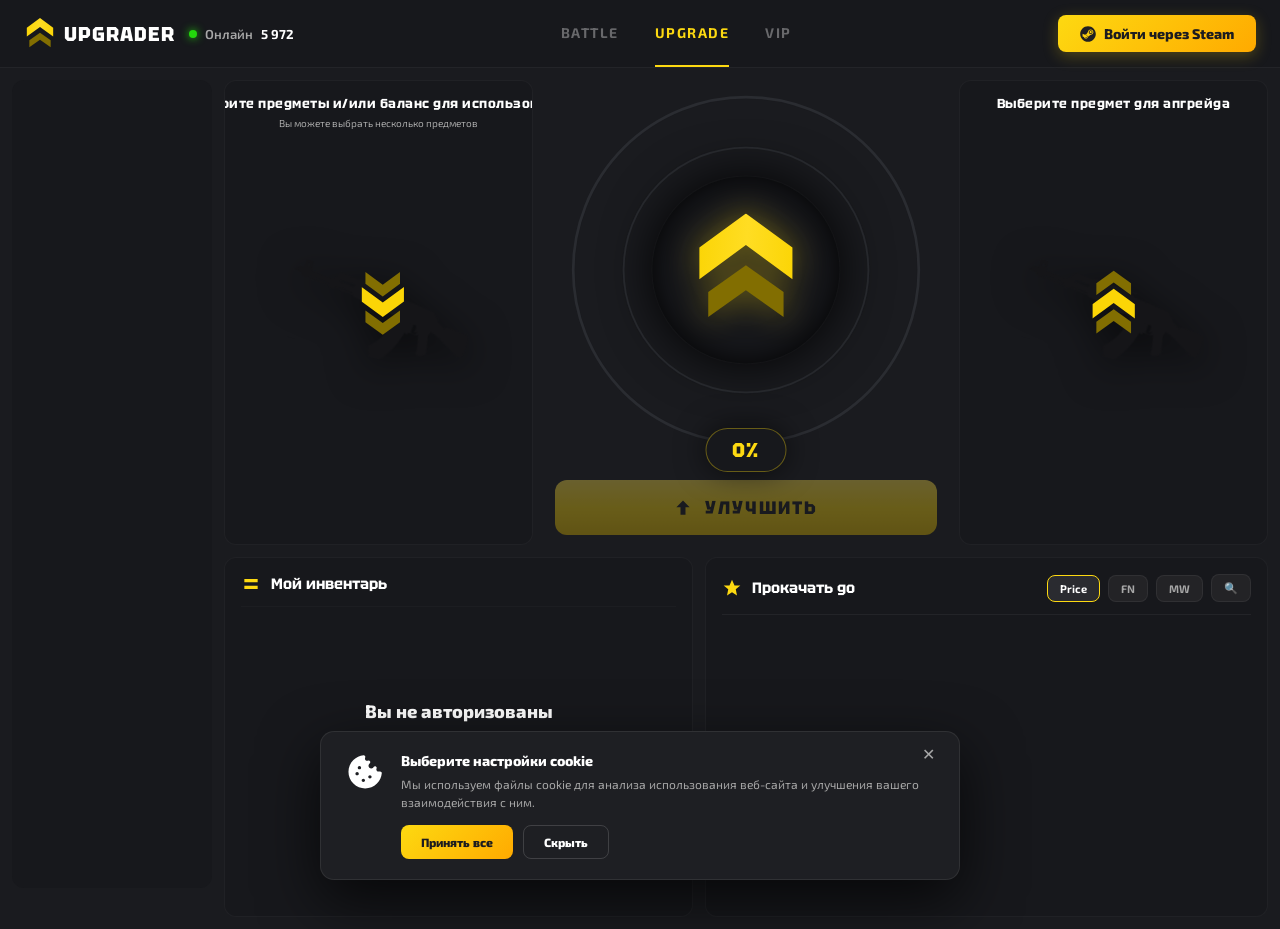
==== commit 10e07309: "Update index.html" ====
--- a/index.html
+++ b/index.html
@@ -373,17 +373,28 @@
 /* ============ ВАЛЮТА: РУБЛИ ============ */
 function fmt(v){ return Number(v).toLocaleString('ru-RU',{minimumFractionDigits:2,maximumFractionDigits:2}) + ' ₽'; }
 
-/* ============ 100 СКИНОВ ============ */
 const RAW = [
   ['★ Butterfly Knife','Black Pearl',583000,'FN','#EB4B4B'],
   ['★ Butterfly Knife','Ruby',478000,'FN','#EB4B4B'],
   ['★ Flip Knife','Sapphire',298000,'FN','#EB4B4B'],
   ['★ M9 Bayonet','Black Pearl',583100,'FN','#EB4B4B'],
   ['★ M9 Bayonet','Ruby',502600,'FN','#EB4B4B'],
+  ['★ Karambit','Case Hardened (Blue Gem)',1250000,'MW','#EB4B4B'],
+  ['★ Karambit','Fade',385000,'FN','#EB4B4B'],
+  ['★ Butterfly Knife','Fade',510000,'FN','#EB4B4B'],
+  ['★ Karambit','Gamma Doppler (Emerald)',620000,'FN','#EB4B4B'],
+  ['★ Talon Knife','Doppler (Ruby)',498000,'FN','#EB4B4B'],
   ['AWP','Dragon Lore',871549,'WW','#EB4B4B'],
+  ['AWP','Gungnir',435552,'FN','#EB4B4B'],
+  ['AWP','Medusa',318288,'FN','#EB4B4B'],
+  ['AWP','The Prince',50256,'MW','#EB4B4B'],
+  ['M4A4','Howl',293000,'FN','#EB4B4B'],
+  ['AK-47','Wild Lotus',312000,'FN','#EB4B4B'],
+  ['AK-47','Gold Arabesque',85000,'FN','#EB4B4B'],
+  ['AK-47','Fire Serpent',234528,'MW','#EB4B4B'],
+  ['M4A1-S','Fade',12000,'FN','#EB4B4B'],
   ['AK-47','Redline',2242,'FT','#8847FF'],
   ['AWP','Asiimov',8865,'FT','#EB4B4B'],
-  ['M4A4','Howl',293000,'FN','#EB4B4B'],
   ['USP-S','Kill Confirmed',7120,'MW','#EB4B4B'],
   ['Glock-18','Water Elemental',1047,'FN','#8847FF'],
   ['Karambit','Doppler',71000,'FN','#EB4B4B'],
@@ -395,7 +406,6 @@
   ['SG 553','Integrale',2094,'MW','#8847FF'],
   ['Galil AR','Chatterbox',5444,'FT','#EB4B4B'],
   ['MAC-10','Neon Rider',1843,'FN','#EB4B4B'],
-  ['AK-47','Fire Serpent',234528,'MW','#EB4B4B'],
   ['M4A1-S','Printstream',28478,'FN','#EB4B4B'],
   ['AWP','Neo-Noir',17590,'FN','#EB4B4B'],
   ['AK-47','Neon Rider',15077,'FN','#EB4B4B'],
@@ -442,15 +452,13 @@
   ['M4A4','Griffin',2345,'FN','#8847FF'],
   ['M4A4','Evil Daimyo',2513,'MW','#8847FF'],
   ['M4A4','Dragon King',6282,'FN','#EB4B4B'],
+  ['M4A4','Temukau',8540,'FN','#EB4B4B'],
   ['M4A1-S','Cyrex',3350,'MW','#8847FF'],
   ['M4A1-S','Guardian',2513,'FN','#8847FF'],
   ['M4A1-S','Mecha Industries',6282,'FN','#EB4B4B'],
   ['M4A1-S','Decimator',4607,'MW','#EB4B4B'],
   ['M4A1-S','Chantico Fire',7539,'FT','#EB4B4B'],
   ['M4A1-S','Blue Phosphor',3769,'FN','#8847FF'],
-  ['AWP','Medusa',318288,'FN','#EB4B4B'],
-  ['AWP','Gungnir',435552,'FN','#EB4B4B'],
-  ['AWP','Prince',50256,'MW','#EB4B4B'],
   ['AWP','The Empress',15077,'FT','#EB4B4B'],
   ['AWP','Corticera',7120,'MW','#8847FF'],
   ['AWP','Electric Hive',5863,'FN','#EB4B4B'],
@@ -475,7 +483,130 @@
   ['P250','Muertos',2094,'FN','#8847FF'],
   ['P250','Splashed',1005,'MW','#8847FF'],
   ['Five-SeveN','Monkey Business',5444,'FN','#EB4B4B'],
-  ['Five-SeveN','Case Hardened',2931,'MW','#8847FF']
+  ['Five-SeveN','Case Hardened',2931,'MW','#8847FF'],
+  // --- ДОБАВЛЕННЫЕ СКИНЫ (Weapons) ---
+  ['MP9','Starlight Protector',12000,'MW','#EB4B4B'],
+  ['MP9','Bulldozer',45000,'FT','#EB4B4B'],
+  ['UMP-45','Primal Saber',3500,'MW','#8847FF'],
+  ['P90','Asiimov',6500,'FT','#EB4B4B'],
+  ['P90','Emerald Dragon',850000,'FN','#EB4B4B'],
+  ['SG 553','Bulldozer',25000,'MW','#EB4B4B'],
+  ['AUG','Akihabara Accept',95000,'MW','#EB4B4B'],
+  ['FAMAS','Commemoration',18000,'FN','#EB4B4B'],
+  ['Galil AR','Sugar Rush',2500,'FN','#8847FF'],
+  ['Galil AR','Cerberus',6500,'MW','#EB4B4B'],
+  ['MAC-10','Curse',4500,'FT','#8847FF'],
+  ['MAC-10','Disco Tech',8000,'FN','#EB4B4B'],
+  ['XM1014','Tranquility',1200,'FN','#8847FF'],
+  ['MAG-7','Justice',3000,'MW','#8847FF'],
+  ['Negev','Mjolnir',120000,'FN','#EB4B4B'],
+  ['M249','Aztec',25000,'MW','#EB4B4B'],
+  ['SSG 08','Dragonfire',35000,'FN','#EB4B4B'],
+  ['SSG 08','Death's Head',8000,'MW','#EB4B4B'],
+  ['SCAR-20','Emerald',45000,'FN','#EB4B4B'],
+  ['G3SG1','The Executioner',3500,'MW','#8847FF'],
+  ['Nova','Hyper Beast',4500,'MW','#EB4B4B'],
+  ['Sawed-Off','The Kraken',3500,'MW','#8847FF'],
+  ['PP-Bizon','Judgement of Anubis',6000,'FN','#EB4B4B'],
+  ['MP7','Bloodsport',2500,'FN','#8847FF'],
+  ['MP5-SD','Phosphor',1500,'FN','#8847FF'],
+  ['Tec-9','Nuclear Threat',95000,'FT','#EB4B4B'],
+  ['CZ75-Auto','Victoria',25000,'MW','#EB4B4B'],
+  ['Dual Berettas','Melondrama',800,'FN','#8847FF'],
+  ['R8 Revolver','Fade',15000,'FN','#EB4B4B'],
+  // --- ДОБАВЛЕННЫЕ СКИНЫ (низкий тир / попса) ---
+  ['AK-47','Ice Coaled',1800,'FT','#8847FF'],
+  ['AK-47','Safety Net',450,'FT','#8847FF'],
+  ['M4A1-S','Night Terror',1200,'MW','#8847FF'],
+  ['M4A4','Poly Mag',300,'FT','#8847FF'],
+  ['AWP','Atheris',450,'FT','#8847FF'],
+  ['AWP','POP AWP',800,'MW','#8847FF'],
+  ['Desert Eagle','Light Rail',600,'MW','#8847FF'],
+  ['USP-S','Ticket to Hell',950,'FT','#8847FF'],
+  ['Glock-18','Umbral Rabbit',450,'MW','#8847FF'],
+  // --- НАКЛЕЙКИ (Stickers) ---
+  ['Sticker','Titan (Holo) | Katowice 2014',12500000,'-','#EB4B4B'],
+  ['Sticker','iBUYPOWER (Holo) | Katowice 2014',6800000,'-','#EB4B4B'],
+  ['Sticker','Reason Gaming (Holo) | Katowice 2014',11800000,'-','#EB4B4B'],
+  ['Sticker','Natus Vincere (Holo) | Katowice 2014',2100000,'-','#EB4B4B'],
+  ['Sticker','Vox Eminor (Holo) | Katowice 2015',290000,'-','#EB4B4B'],
+  ['Sticker','Crown (Foil)',58000,'-','#EB4B4B'],
+  ['Sticker','s1mple (Gold) | Krakow 2017',820000,'-','#EB4B4B'],
+  ['Sticker','NiKo (Gold) | Boston 2018',150000,'-','#EB4B4B'],
+  ['Sticker','dev1ce (Gold) | London 2018',95000,'-','#EB4B4B'],
+  ['Sticker','ZywOo (Gold) | Paris 2023',45000,'-','#EB4B4B'],
+  ['Sticker','m0NESY (Gold) | Copenhagen 2024',28000,'-','#EB4B4B'],
+  ['Sticker','donk (Gold, Champion) | Shanghai 2024',12000,'-','#EB4B4B'],
+  ['Sticker','Ropz (Holo) | Antwerp 2022',8500,'-','#EB4B4B'],
+  ['Sticker','Falcons (Holo) | Austin 2025',1200,'-','#EB4B4B'],
+  ['Sticker','Team Liquid (Holo) | Cologne 2026',900,'-','#EB4B4B'],
+  ['Sticker','Rainbow Route (Holo)',80,'-','#8847FF'],
+  ['Sticker','High Heat',60,'-','#8847FF'],
+  ['Sticker','Bolt Charge',25,'-','#8847FF'],
+  ['Sticker','Taste Buddy (Holo)',420,'-','#EB4B4B'],
+  ['Sticker','Gold Web (Foil)',550,'-','#EB4B4B'],
+  ['Sticker','Winged Kit',520000,'-','#EB4B4B'],
+  ['Sticker','King on the Field',580000,'-','#EB4B4B'],
+  ['Sticker','Howling Dawn',380000,'-','#EB4B4B'],
+  ['Sticker','Lucky 13',450000,'-','#EB4B4B'],
+  ['Sticker','Firestarter (Holo)',250000,'-','#EB4B4B'],
+  ['Sticker','Swag (Foil) | Cologne 2014',150000,'-','#EB4B4B'],
+  ['Sticker','Flammable (Foil)',80000,'-','#EB4B4B'],
+  ['Sticker','Headshot Guarantee',1500,'-','#8847FF'],
+  ['Sticker','See Ya Later',800,'-','#8847FF'],
+  ['Sticker','Piggles',300,'-','#8847FF'],
+  // --- ОПЕРАТИВНИКИ / АГЕНТЫ (Agents) ---
+  ['Agent | CT','Sir Bloody Loudmouth Darryl',6500,'-','#EB4B4B'],
+  ['Agent | CT','Sir Bloody Miami Darryl',8200,'-','#EB4B4B'],
+  ['Agent | CT','Cmdr. Mae "Dead Cold" Jamison',2800,'-','#EB4B4B'],
+  ['Agent | CT','Cmdr. Davida "Goggles" Fernandez',4900,'-','#EB4B4B'],
+  ['Agent | CT','Lt. Commander Ricksaw',2600,'-','#EB4B4B'],
+  ['Agent | CT','D Squadron Officer | NZSAS',7200,'-','#EB4B4B'],
+  ['Agent | CT','Special Agent Ava | FBI',2100,'-','#EB4B4B'],
+  ['Agent | CT','Cmdr. Frank "Wet Sox" Baroud',4500,'-','#EB4B4B'],
+  ['Agent | CT','Michael Syfers | FBI Sniper',1200,'-','#8847FF'],
+  ['Agent | CT','Operator | FBI SWAT',1100,'-','#8847FF'],
+  ['Agent | CT','Chem-Haz Capitaine',2400,'-','#EB4B4B'],
+  ['Agent | CT','Chef d'Escadron Rouchard',2600,'-','#EB4B4B'],
+  ['Agent | CT','1st Lieutenant Farlow',1050,'-','#8847FF'],
+  ['Agent | CT','Lieutenant Rex Krikey',2900,'-','#EB4B4B'],
+  ['Agent | CT','B Squadron Officer | SAS',1200,'-','#8847FF'],
+  ['Agent | CT','Seal Team 6 Soldier',1050,'-','#8847FF'],
+  ['Agent | CT','3rd Commando Company | KSK',1100,'-','#8847FF'],
+  ['Agent | CT','Markus Delrow | FBI HRT',900,'-','#8847FF'],
+  ['Agent | CT',''Two Times' McCoy | USAF TACP',850,'-','#8847FF'],
+  ['Agent | CT','Sous-Lieutenant Medic',950,'-','#8847FF'],
+  ['Agent | T','Number K | The Professionals',5800,'-','#EB4B4B'],
+  ['Agent | T','Sir Bloody Darryl Royale',5000,'-','#EB4B4B'],
+  ['Agent | T','Sir Bloody Skullhead Darryl',4200,'-','#EB4B4B'],
+  ['Agent | T','Sir Bloody Silent Darryl',3900,'-','#EB4B4B'],
+  ['Agent | T','Getaway Sally',7800,'-','#EB4B4B'],
+  ['Agent | T','Safecracker Voltzmann',2400,'-','#EB4B4B'],
+  ['Agent | T','Bloody Darryl The Strapped',4100,'-','#EB4B4B'],
+  ['Agent | T','Vypa Sista of the Revolution',5200,'-','#EB4B4B'],
+  ['Agent | T','Elite Trapper Solman',4800,'-','#EB4B4B'],
+  ['Agent | T','The Elite Mr. Muhlik',1350,'-','#8847FF'],
+  ['Agent | T','Osiris | Elite Crew',1000,'-','#8847FF'],
+  ['Agent | T','Rezan The Ready | Sabre',1100,'-','#8847FF'],
+  ['Agent | T',''The Doctor' Romanov',1400,'-','#8847FF'],
+  ['Agent | T','Blackwolf | Sabre',1050,'-','#8847FF'],
+  ['Agent | T','Prof. Shahmat | Elite Crew',850,'-','#8847FF'],
+  ['Agent | T','Jungle Rebel | Elite Crew',3100,'-','#EB4B4B'],
+  ['Agent | T','Ground Rebel | Elite Crew',1150,'-','#8847FF'],
+  ['Agent | T','Slingshot | Phoenix',950,'-','#8847FF'],
+  ['Agent | T','Dragomir | Sabre',800,'-','#8847FF'],
+  ['Agent | T','Maximus | Sabre',820,'-','#8847FF'],
+  ['Agent | T','Street Soldier | Phoenix',2400,'-','#EB4B4B'],
+  ['Agent | T','Buckshot | NSWC SEAL',850,'-','#8847FF'],
+  ['Agent | T','Enforcer | Phoenix',700,'-','#8847FF'],
+  ['Agent | T','Chem-Haz Specialist | SWAT',1250,'-','#8847FF'],
+  ['Agent | T','Arno The Overgrown',2200,'-','#EB4B4B'],
+  ['Agent | T','Little Kev | The Professionals',3900,'-','#EB4B4B'],
+  ['Agent | T',''Medium Rare' Crasswater',3400,'-','#EB4B4B'],
+  ['Agent | T','Trapper | Guerrilla Warfare',3200,'-','#EB4B4B'],
+  ['Agent | T','Primeiro Tenente',4900,'-','#EB4B4B'],
+  ['Agent | T','Trapper Aggressor',2900,'-','#EB4B4B'],
+  ['Agent | T','Darryl | The Professionals (Red Shirt)',2500,'-','#EB4B4B']
 ];
 
 const DB = RAW.map((r, i) => ({
@@ -499,7 +630,7 @@
   busy: false,
   nextId: 100000,
   authorized: false,
-  user: { nick: 'GEMER777', avatar: 'default-avatar-200.webp' }
+  user: { nick: 'Player', avatar: 'default-avatar-200.webp' }
 };
 
 const $ = id => document.getElementById(id);
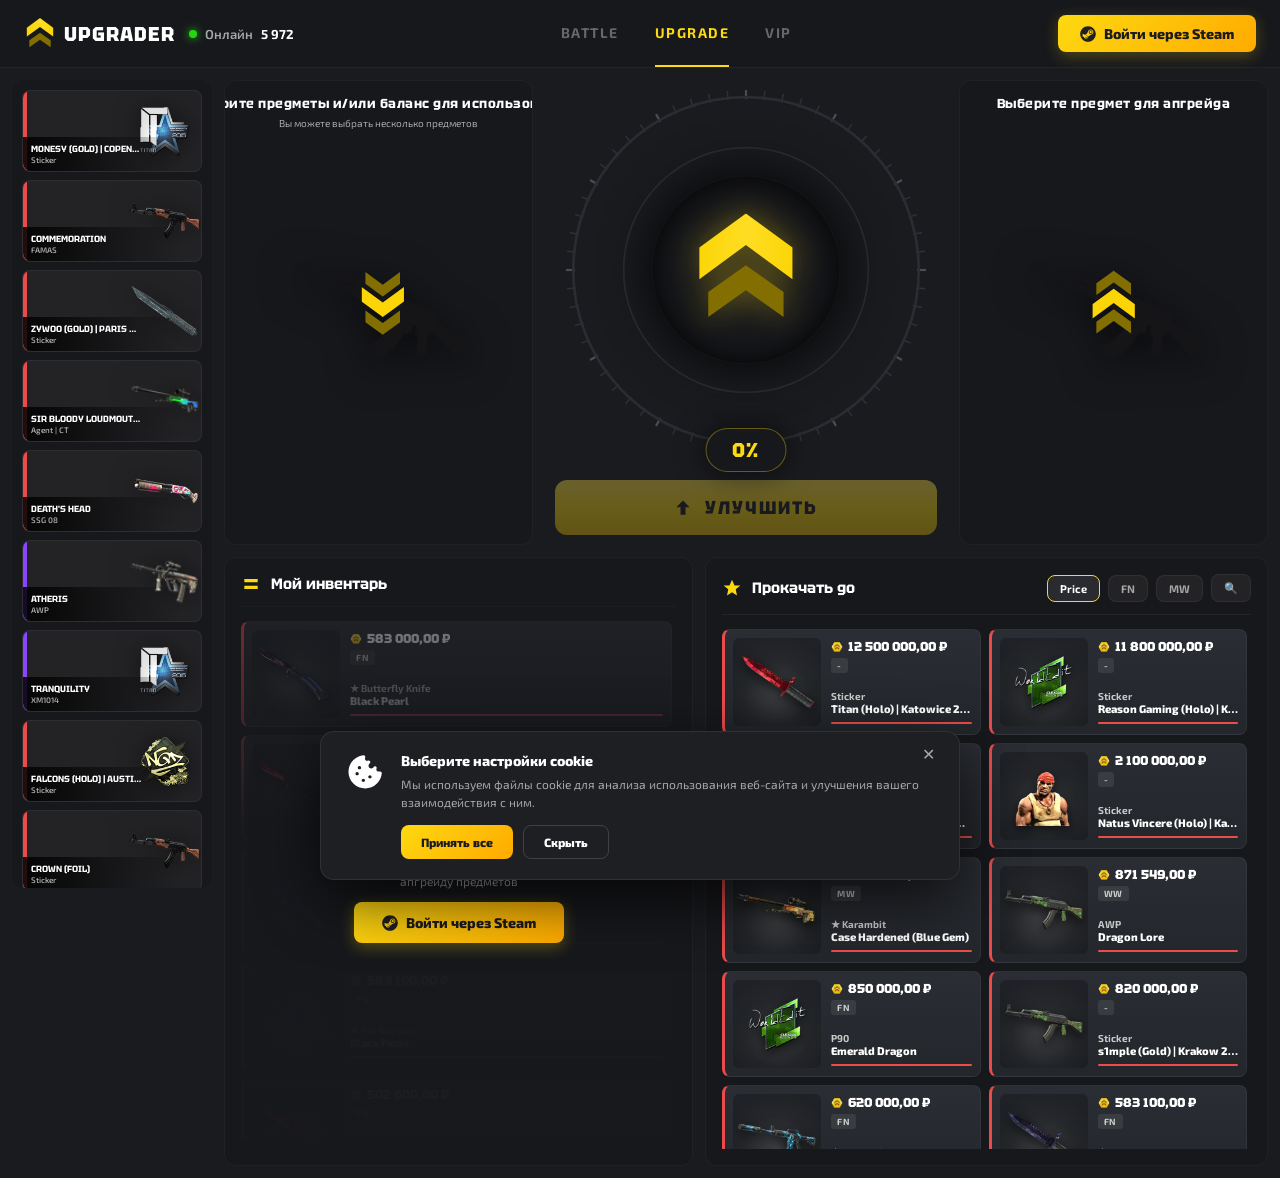
==== commit fbb66882: "Update index.html" ====
--- a/index.html
+++ b/index.html
@@ -502,7 +502,7 @@
   ['Negev','Mjolnir',120000,'FN','#EB4B4B'],
   ['M249','Aztec',25000,'MW','#EB4B4B'],
   ['SSG 08','Dragonfire',35000,'FN','#EB4B4B'],
-  ['SSG 08','Death's Head',8000,'MW','#EB4B4B'],
+  ["SSG 08","Death's Head",8000,'MW','#EB4B4B'],
   ['SCAR-20','Emerald',45000,'FN','#EB4B4B'],
   ['G3SG1','The Executioner',3500,'MW','#8847FF'],
   ['Nova','Hyper Beast',4500,'MW','#EB4B4B'],
@@ -567,14 +567,14 @@
   ['Agent | CT','Michael Syfers | FBI Sniper',1200,'-','#8847FF'],
   ['Agent | CT','Operator | FBI SWAT',1100,'-','#8847FF'],
   ['Agent | CT','Chem-Haz Capitaine',2400,'-','#EB4B4B'],
-  ['Agent | CT','Chef d'Escadron Rouchard',2600,'-','#EB4B4B'],
+  ["Agent | CT","Chef d'Escadron Rouchard",2600,'-','#EB4B4B'],
   ['Agent | CT','1st Lieutenant Farlow',1050,'-','#8847FF'],
   ['Agent | CT','Lieutenant Rex Krikey',2900,'-','#EB4B4B'],
   ['Agent | CT','B Squadron Officer | SAS',1200,'-','#8847FF'],
   ['Agent | CT','Seal Team 6 Soldier',1050,'-','#8847FF'],
   ['Agent | CT','3rd Commando Company | KSK',1100,'-','#8847FF'],
   ['Agent | CT','Markus Delrow | FBI HRT',900,'-','#8847FF'],
-  ['Agent | CT',''Two Times' McCoy | USAF TACP',850,'-','#8847FF'],
+  ["Agent | CT","'Two Times' McCoy | USAF TACP",850,'-','#8847FF'],
   ['Agent | CT','Sous-Lieutenant Medic',950,'-','#8847FF'],
   ['Agent | T','Number K | The Professionals',5800,'-','#EB4B4B'],
   ['Agent | T','Sir Bloody Darryl Royale',5000,'-','#EB4B4B'],
@@ -588,7 +588,7 @@
   ['Agent | T','The Elite Mr. Muhlik',1350,'-','#8847FF'],
   ['Agent | T','Osiris | Elite Crew',1000,'-','#8847FF'],
   ['Agent | T','Rezan The Ready | Sabre',1100,'-','#8847FF'],
-  ['Agent | T',''The Doctor' Romanov',1400,'-','#8847FF'],
+  ["Agent | T","'The Doctor' Romanov",1400,'-','#8847FF'],
   ['Agent | T','Blackwolf | Sabre',1050,'-','#8847FF'],
   ['Agent | T','Prof. Shahmat | Elite Crew',850,'-','#8847FF'],
   ['Agent | T','Jungle Rebel | Elite Crew',3100,'-','#EB4B4B'],
@@ -602,13 +602,12 @@
   ['Agent | T','Chem-Haz Specialist | SWAT',1250,'-','#8847FF'],
   ['Agent | T','Arno The Overgrown',2200,'-','#EB4B4B'],
   ['Agent | T','Little Kev | The Professionals',3900,'-','#EB4B4B'],
-  ['Agent | T',''Medium Rare' Crasswater',3400,'-','#EB4B4B'],
+  ["Agent | T","'Medium Rare' Crasswater",3400,'-','#EB4B4B'],
   ['Agent | T','Trapper | Guerrilla Warfare',3200,'-','#EB4B4B'],
   ['Agent | T','Primeiro Tenente',4900,'-','#EB4B4B'],
   ['Agent | T','Trapper Aggressor',2900,'-','#EB4B4B'],
   ['Agent | T','Darryl | The Professionals (Red Shirt)',2500,'-','#EB4B4B']
 ];
-
 const DB = RAW.map((r, i) => ({
   id: i+1,
   wep: r[0],
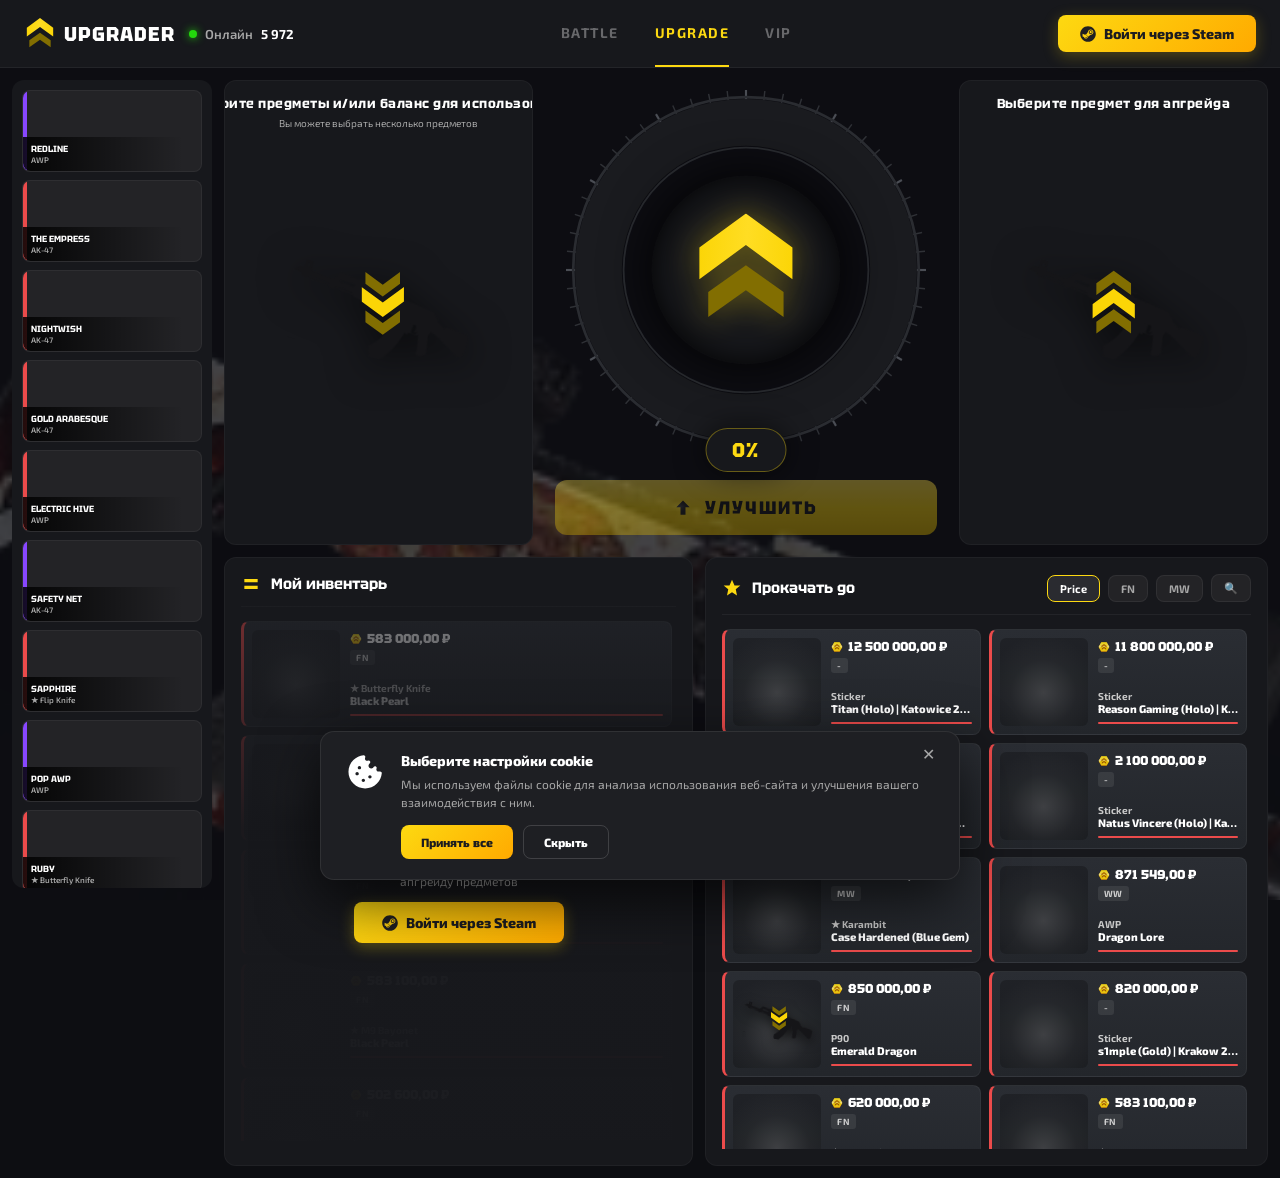
==== commit c53c3890: "Update index.html" ====
--- a/index.html
+++ b/index.html
@@ -11,15 +11,8 @@
    ========================================== */
 *{margin:0;padding:0;box-sizing:border-box}
 html,body{height:100%}
-body{
-  font-family:'Exo 2',sans-serif;
-  background:#1a1b1f;
-  color:#fff;
-  min-height:100vh;
-  overflow-x:hidden;
-  padding-bottom:70px;
-}
-body::before{display:none}
+body{font-family:'Exo 2',sans-serif;background:#101116;color:#fff;min-height:100vh;overflow-x:hidden;background-image:url('bottom-gun.webp');background-size:cover;background-position:center top;background-attachment:fixed;background-color:#0d0e12}
+body::before{content:'';position:fixed;inset:0;background:rgba(13,14,18,.78);z-index:0;pointer-events:none}
 img,svg,span{pointer-events:none;user-select:none}
 button,a{cursor:pointer;outline:none;border:none;background:none;font-family:inherit;color:inherit}
 input{font-family:inherit}
@@ -352,28 +345,13 @@
 
 try {
 
-/* ============ ФАЙЛЫ КАРТИНОК ============ */
-const IMGS = [
-  'weapon_knife_butterfly_am_blackpearl_marbleized_b_light_png.avif',
-  'weapon_knife_butterfly_am_ruby_marbleized_light_png.avif',
-  'weapon_knife_flip_am_sapphire_marbleized_light_png.avif',
-  'weapon_knife_m9_bayonet_am_blackpearl_marbleized_light_png.avif',
-  'weapon_knife_m9_bayonet_am_ruby_marbleized_light_png.avif',
-  'weapon_awp_cu_medieval_dragon_awp_light_png.avif',
-  '128fx128f','128fx128f(1)','128fx128f(2)','128fx128f(3)','128fx128f(4)','128fx128f(5)',
-  '128fx128f(6)','128fx128f(7)','128fx128f(8)','128fx128f(9)','128fx128f(10)',
-  '128fx128f(11)','128fx128f(12)','128fx128f(13)','128fx128f(14)',
-  '360fx360f','360fx360f(1)','360fx360f(2)','360fx360f(3)','360fx360f(4)',
-  '360fx360f(5)','360fx360f(6)','360fx360f(7)','360fx360f(8)','360fx360f(9)',
-  '64fx64f','64fx64f(1)','64fx64f(2)','64fx64f(3)','64fx64f(4)'
-];
-let imgIdx = 0;
-function nextImg(){ const im = IMGS[imgIdx % IMGS.length]; imgIdx++; return im; }
-
 /* ============ ВАЛЮТА: РУБЛИ ============ */
 function fmt(v){ return Number(v).toLocaleString('ru-RU',{minimumFractionDigits:2,maximumFractionDigits:2}) + ' ₽'; }
 
+/* ============ БАЗА ПРЕДМЕТОВ (200 шт) ============ */
+/* [weapon/skin, name, price, wear, rarity] */
 const RAW = [
+  // --- НОЖИ ---
   ['★ Butterfly Knife','Black Pearl',583000,'FN','#EB4B4B'],
   ['★ Butterfly Knife','Ruby',478000,'FN','#EB4B4B'],
   ['★ Flip Knife','Sapphire',298000,'FN','#EB4B4B'],
@@ -384,57 +362,37 @@
   ['★ Butterfly Knife','Fade',510000,'FN','#EB4B4B'],
   ['★ Karambit','Gamma Doppler (Emerald)',620000,'FN','#EB4B4B'],
   ['★ Talon Knife','Doppler (Ruby)',498000,'FN','#EB4B4B'],
+  // --- СНАЙПЕРСКИЕ ВИНТОВКИ ---
   ['AWP','Dragon Lore',871549,'WW','#EB4B4B'],
   ['AWP','Gungnir',435552,'FN','#EB4B4B'],
   ['AWP','Medusa',318288,'FN','#EB4B4B'],
   ['AWP','The Prince',50256,'MW','#EB4B4B'],
-  ['M4A4','Howl',293000,'FN','#EB4B4B'],
+  ['AWP','Asiimov',8865,'FT','#EB4B4B'],
+  ['AWP','Neo-Noir',17590,'FN','#EB4B4B'],
+  ['AWP','Wildfire',23453,'FT','#EB4B4B'],
+  ['AWP','Hyper Beast',11727,'MW','#EB4B4B'],
+  ['AWP','Fever Dream',5863,'MW','#EB4B4B'],
+  ['AWP','Containment Breach',8209,'MW','#EB4B4B'],
+  ['AWP','Chromatic Aberration',13402,'FN','#EB4B4B'],
+  ['AWP','The Empress',15077,'FT','#EB4B4B'],
+  ['AWP','Corticera',7120,'MW','#8847FF'],
+  ['AWP','Electric Hive',5863,'FN','#EB4B4B'],
+  ['AWP','Redline',3769,'FT','#8847FF'],
+  ['AWP','Mortis',2931,'FN','#8847FF'],
+  ['AWP','Capillary',1675,'MW','#8847FF'],
+  ['AWP','Atheris',1256,'FN','#8847FF'],
+  ['AWP','POP AWP',800,'MW','#8847FF'],
+  // --- ВИНТОВКИ ---
   ['AK-47','Wild Lotus',312000,'FN','#EB4B4B'],
   ['AK-47','Gold Arabesque',85000,'FN','#EB4B4B'],
   ['AK-47','Fire Serpent',234528,'MW','#EB4B4B'],
-  ['M4A1-S','Fade',12000,'FN','#EB4B4B'],
   ['AK-47','Redline',2242,'FT','#8847FF'],
-  ['AWP','Asiimov',8865,'FT','#EB4B4B'],
-  ['USP-S','Kill Confirmed',7120,'MW','#EB4B4B'],
-  ['Glock-18','Water Elemental',1047,'FN','#8847FF'],
-  ['Karambit','Doppler',71000,'FN','#EB4B4B'],
-  ['Desert Eagle','Blaze',7957,'FN','#8847FF'],
-  ['M4A1-S','Hyper Beast',4607,'MW','#EB4B4B'],
-  ['SSG 08','Blood in the Water',6282,'MW','#EB4B4B'],
-  ['P250','See Ya Later',670,'MW','#8847FF'],
-  ['FAMAS','Roll Cage',1508,'MW','#8847FF'],
-  ['SG 553','Integrale',2094,'MW','#8847FF'],
-  ['Galil AR','Chatterbox',5444,'FT','#EB4B4B'],
-  ['MAC-10','Neon Rider',1843,'FN','#EB4B4B'],
-  ['M4A1-S','Printstream',28478,'FN','#EB4B4B'],
-  ['AWP','Neo-Noir',17590,'FN','#EB4B4B'],
   ['AK-47','Neon Rider',15077,'FN','#EB4B4B'],
-  ['Desert Eagle','Printstream',12564,'FN','#EB4B4B'],
-  ['USP-S','Printstream',10889,'FN','#EB4B4B'],
   ['AK-47','Bloodsport',16752,'FN','#EB4B4B'],
   ['AK-47','Asiimov',7371,'FT','#EB4B4B'],
   ['AK-47','Vulcan',51931,'MW','#EB4B4B'],
   ['AK-47','The Empress',14239,'FN','#EB4B4B'],
   ['AK-47','Nightwish',7957,'FN','#EB4B4B'],
-  ['M4A4','The Emperor',18427,'FN','#EB4B4B'],
-  ['M4A4','Neo-Noir',9214,'FN','#EB4B4B'],
-  ['M4A4','Desolate Space',5026,'MW','#EB4B4B'],
-  ['M4A1-S','Golden Coil',11308,'FN','#EB4B4B'],
-  ['M4A1-S','Player Two',15914,'FN','#EB4B4B'],
-  ['AWP','Wildfire',23453,'FT','#EB4B4B'],
-  ['AWP','Hyper Beast',11727,'MW','#EB4B4B'],
-  ['AWP','Fever Dream',5863,'MW','#EB4B4B'],
-  ['AWP','Containment Breach',8209,'MW','#EB4B4B'],
-  ['AWP','Chromatic Aberration',13402,'FN','#EB4B4B'],
-  ['Desert Eagle','Code Red',20103,'FN','#EB4B4B'],
-  ['Desert Eagle','Mecha Industries',4607,'MW','#EB4B4B'],
-  ['Desert Eagle','Ocean Drive',15077,'FN','#EB4B4B'],
-  ['USP-S','Neo-Noir',6282,'FN','#EB4B4B'],
-  ['USP-S','Cortex',5444,'FN','#EB4B4B'],
-  ['Glock-18','Fade',26803,'FN','#EB4B4B'],
-  ['Glock-18','Twilight Galaxy',12145,'FN','#EB4B4B'],
-  ['P250','Asiimov',2931,'MW','#EB4B4B'],
-  ['Five-SeveN','Hyper Beast',3518,'FN','#EB4B4B'],
   ['AK-47','Case Hardened',25128,'MW','#EB4B4B'],
   ['AK-47','Jaguar',5444,'MW','#EB4B4B'],
   ['AK-47','Point Disarray',5026,'FN','#EB4B4B'],
@@ -445,6 +403,12 @@
   ['AK-47','Elite Build',1005,'MW','#8847FF'],
   ['AK-47','Slate',670,'FT','#8847FF'],
   ['AK-47','Phantom Disruptor',1843,'FN','#8847FF'],
+  ['AK-47','Ice Coaled',1800,'FT','#8847FF'],
+  ['AK-47','Safety Net',450,'FT','#8847FF'],
+  ['M4A4','Howl',293000,'FN','#EB4B4B'],
+  ['M4A4','The Emperor',18427,'FN','#EB4B4B'],
+  ['M4A4','Neo-Noir',9214,'FN','#EB4B4B'],
+  ['M4A4','Desolate Space',5026,'MW','#EB4B4B'],
   ['M4A4','Daybreak',6701,'MW','#EB4B4B'],
   ['M4A4','Royal Paladin',5444,'FN','#EB4B4B'],
   ['M4A4','Bullet Rain',4607,'FT','#EB4B4B'],
@@ -453,78 +417,94 @@
   ['M4A4','Evil Daimyo',2513,'MW','#8847FF'],
   ['M4A4','Dragon King',6282,'FN','#EB4B4B'],
   ['M4A4','Temukau',8540,'FN','#EB4B4B'],
+  ['M4A4','Poly Mag',300,'FT','#8847FF'],
+  ['M4A1-S','Fade',12000,'FN','#EB4B4B'],
+  ['M4A1-S','Printstream',28478,'FN','#EB4B4B'],
+  ['M4A1-S','Golden Coil',11308,'FN','#EB4B4B'],
+  ['M4A1-S','Player Two',15914,'FN','#EB4B4B'],
+  ['M4A1-S','Hyper Beast',4607,'MW','#EB4B4B'],
   ['M4A1-S','Cyrex',3350,'MW','#8847FF'],
   ['M4A1-S','Guardian',2513,'FN','#8847FF'],
   ['M4A1-S','Mecha Industries',6282,'FN','#EB4B4B'],
   ['M4A1-S','Decimator',4607,'MW','#EB4B4B'],
   ['M4A1-S','Chantico Fire',7539,'FT','#EB4B4B'],
   ['M4A1-S','Blue Phosphor',3769,'FN','#8847FF'],
-  ['AWP','The Empress',15077,'FT','#EB4B4B'],
-  ['AWP','Corticera',7120,'MW','#8847FF'],
-  ['AWP','Electric Hive',5863,'FN','#EB4B4B'],
-  ['AWP','Redline',3769,'FT','#8847FF'],
-  ['AWP','Mortis',2931,'FN','#8847FF'],
-  ['AWP','Capillary',1675,'MW','#8847FF'],
-  ['AWP','Atheris',1256,'FN','#8847FF'],
-  ['Glock-18','Weasel',3769,'FN','#EB4B4B'],
-  ['Glock-18','Grinder',1256,'MW','#8847FF'],
-  ['Glock-18','Moonrise',2094,'FN','#8847FF'],
+  ['M4A1-S','Night Terror',1200,'MW','#8847FF'],
+  // --- ПИСТОЛЕТЫ ---
+  ['USP-S','Kill Confirmed',7120,'MW','#EB4B4B'],
+  ['USP-S','Printstream',10889,'FN','#EB4B4B'],
+  ['USP-S','Neo-Noir',6282,'FN','#EB4B4B'],
+  ['USP-S','Cortex',5444,'FN','#EB4B4B'],
   ['USP-S','Orion',7957,'FN','#EB4B4B'],
   ['USP-S','Caiman',2931,'MW','#EB4B4B'],
   ['USP-S','Blueprint',2345,'MW','#8847FF'],
   ['USP-S','Torque',1843,'MW','#8847FF'],
   ['USP-S','Guardian',1508,'FT','#8847FF'],
+  ['USP-S','Ticket to Hell',950,'FT','#8847FF'],
+  ['Glock-18','Water Elemental',1047,'FN','#8847FF'],
+  ['Glock-18','Fade',26803,'FN','#EB4B4B'],
+  ['Glock-18','Twilight Galaxy',12145,'FN','#EB4B4B'],
+  ['Glock-18','Weasel',3769,'FN','#EB4B4B'],
+  ['Glock-18','Grinder',1256,'MW','#8847FF'],
+  ['Glock-18','Moonrise',2094,'FN','#8847FF'],
+  ['Glock-18','Umbral Rabbit',450,'MW','#8847FF'],
+  ['Desert Eagle','Blaze',7957,'FN','#8847FF'],
+  ['Desert Eagle','Printstream',12564,'FN','#EB4B4B'],
+  ['Desert Eagle','Code Red',20103,'FN','#EB4B4B'],
+  ['Desert Eagle','Mecha Industries',4607,'MW','#EB4B4B'],
+  ['Desert Eagle','Ocean Drive',15077,'FN','#EB4B4B'],
   ['Desert Eagle','Golden Koi',9214,'FN','#EB4B4B'],
   ['Desert Eagle','Hypnotic',7957,'FN','#EB4B4B'],
   ['Desert Eagle','Kumicho Dragon',5444,'MW','#EB4B4B'],
   ['Desert Eagle','Conspiracy',3769,'FN','#8847FF'],
   ['Desert Eagle','Cobalt Disruption',4607,'FN','#8847FF'],
+  ['Desert Eagle','Light Rail',600,'MW','#8847FF'],
   ['P250','Nuclear Threat',150768,'FT','#EB4B4B'],
+  ['P250','See Ya Later',670,'MW','#8847FF'],
+  ['P250','Asiimov',2931,'MW','#EB4B4B'],
   ['P250','Muertos',2094,'FN','#8847FF'],
   ['P250','Splashed',1005,'MW','#8847FF'],
+  ['Five-SeveN','Hyper Beast',3518,'FN','#EB4B4B'],
   ['Five-SeveN','Monkey Business',5444,'FN','#EB4B4B'],
   ['Five-SeveN','Case Hardened',2931,'MW','#8847FF'],
-  // --- ДОБАВЛЕННЫЕ СКИНЫ (Weapons) ---
+  ['Tec-9','Nuclear Threat',95000,'FT','#EB4B4B'],
+  ['CZ75-Auto','Victoria',25000,'MW','#EB4B4B'],
+  ['Dual Berettas','Melondrama',800,'FN','#8847FF'],
+  ['R8 Revolver','Fade',15000,'FN','#EB4B4B'],
+  // --- ПП / ПИСТОЛЕТЫ-ПУЛЕМЁТЫ ---
+  ['MAC-10','Neon Rider',1843,'FN','#EB4B4B'],
+  ['MAC-10','Curse',4500,'FT','#8847FF'],
+  ['MAC-10','Disco Tech',8000,'FN','#EB4B4B'],
   ['MP9','Starlight Protector',12000,'MW','#EB4B4B'],
   ['MP9','Bulldozer',45000,'FT','#EB4B4B'],
   ['UMP-45','Primal Saber',3500,'MW','#8847FF'],
   ['P90','Asiimov',6500,'FT','#EB4B4B'],
   ['P90','Emerald Dragon',850000,'FN','#EB4B4B'],
-  ['SG 553','Bulldozer',25000,'MW','#EB4B4B'],
-  ['AUG','Akihabara Accept',95000,'MW','#EB4B4B'],
-  ['FAMAS','Commemoration',18000,'FN','#EB4B4B'],
-  ['Galil AR','Sugar Rush',2500,'FN','#8847FF'],
-  ['Galil AR','Cerberus',6500,'MW','#EB4B4B'],
-  ['MAC-10','Curse',4500,'FT','#8847FF'],
-  ['MAC-10','Disco Tech',8000,'FN','#EB4B4B'],
+  ['PP-Bizon','Judgement of Anubis',6000,'FN','#EB4B4B'],
+  ['MP7','Bloodsport',2500,'FN','#8847FF'],
+  ['MP5-SD','Phosphor',1500,'FN','#8847FF'],
+  // --- ДРОБОВИКИ / ПУЛЕМЁТЫ ---
   ['XM1014','Tranquility',1200,'FN','#8847FF'],
   ['MAG-7','Justice',3000,'MW','#8847FF'],
   ['Negev','Mjolnir',120000,'FN','#EB4B4B'],
   ['M249','Aztec',25000,'MW','#EB4B4B'],
+  ['Nova','Hyper Beast',4500,'MW','#EB4B4B'],
+  ['Sawed-Off','The Kraken',3500,'MW','#8847FF'],
+  // --- ОСТАЛЬНОЕ ОРУЖИЕ ---
+  ['FAMAS','Roll Cage',1508,'MW','#8847FF'],
+  ['FAMAS','Commemoration',18000,'FN','#EB4B4B'],
+  ['SG 553','Integrale',2094,'MW','#8847FF'],
+  ['SG 553','Bulldozer',25000,'MW','#EB4B4B'],
+  ['Galil AR','Chatterbox',5444,'FT','#EB4B4B'],
+  ['Galil AR','Sugar Rush',2500,'FN','#8847FF'],
+  ['Galil AR','Cerberus',6500,'MW','#EB4B4B'],
+  ['AUG','Akihabara Accept',95000,'MW','#EB4B4B'],
+  ['SSG 08','Blood in the Water',6282,'MW','#EB4B4B'],
   ['SSG 08','Dragonfire',35000,'FN','#EB4B4B'],
   ["SSG 08","Death's Head",8000,'MW','#EB4B4B'],
   ['SCAR-20','Emerald',45000,'FN','#EB4B4B'],
   ['G3SG1','The Executioner',3500,'MW','#8847FF'],
-  ['Nova','Hyper Beast',4500,'MW','#EB4B4B'],
-  ['Sawed-Off','The Kraken',3500,'MW','#8847FF'],
-  ['PP-Bizon','Judgement of Anubis',6000,'FN','#EB4B4B'],
-  ['MP7','Bloodsport',2500,'FN','#8847FF'],
-  ['MP5-SD','Phosphor',1500,'FN','#8847FF'],
-  ['Tec-9','Nuclear Threat',95000,'FT','#EB4B4B'],
-  ['CZ75-Auto','Victoria',25000,'MW','#EB4B4B'],
-  ['Dual Berettas','Melondrama',800,'FN','#8847FF'],
-  ['R8 Revolver','Fade',15000,'FN','#EB4B4B'],
-  // --- ДОБАВЛЕННЫЕ СКИНЫ (низкий тир / попса) ---
-  ['AK-47','Ice Coaled',1800,'FT','#8847FF'],
-  ['AK-47','Safety Net',450,'FT','#8847FF'],
-  ['M4A1-S','Night Terror',1200,'MW','#8847FF'],
-  ['M4A4','Poly Mag',300,'FT','#8847FF'],
-  ['AWP','Atheris',450,'FT','#8847FF'],
-  ['AWP','POP AWP',800,'MW','#8847FF'],
-  ['Desert Eagle','Light Rail',600,'MW','#8847FF'],
-  ['USP-S','Ticket to Hell',950,'FT','#8847FF'],
-  ['Glock-18','Umbral Rabbit',450,'MW','#8847FF'],
-  // --- НАКЛЕЙКИ (Stickers) ---
+  // --- НАКЛЕЙКИ ---
   ['Sticker','Titan (Holo) | Katowice 2014',12500000,'-','#EB4B4B'],
   ['Sticker','iBUYPOWER (Holo) | Katowice 2014',6800000,'-','#EB4B4B'],
   ['Sticker','Reason Gaming (Holo) | Katowice 2014',11800000,'-','#EB4B4B'],
@@ -555,7 +535,7 @@
   ['Sticker','Headshot Guarantee',1500,'-','#8847FF'],
   ['Sticker','See Ya Later',800,'-','#8847FF'],
   ['Sticker','Piggles',300,'-','#8847FF'],
-  // --- ОПЕРАТИВНИКИ / АГЕНТЫ (Agents) ---
+  // --- ОПЕРАТИВНИКИ / АГЕНТЫ ---
   ['Agent | CT','Sir Bloody Loudmouth Darryl',6500,'-','#EB4B4B'],
   ['Agent | CT','Sir Bloody Miami Darryl',8200,'-','#EB4B4B'],
   ['Agent | CT','Cmdr. Mae "Dead Cold" Jamison',2800,'-','#EB4B4B'],
@@ -608,6 +588,27 @@
   ['Agent | T','Trapper Aggressor',2900,'-','#EB4B4B'],
   ['Agent | T','Darryl | The Professionals (Red Shirt)',2500,'-','#EB4B4B']
 ];
+
+/* ============ ИКОНКИ: ССЫЛКИ STEAM CDN ============ */
+/* Источник: ByMykel/counter-strike-image-tracker [citation:1] */
+const CDN = 'https://raw.githubusercontent.com/ByMykel/counter-strike-image-tracker/main/static/panorama/images';
+function iconFor(wep, skin){
+  // ножи и оружие
+  if(wep.includes('★')) return CDN + '/econ/default_generated/weapon_knife_default_light_png.png';
+  if(wep === 'AWP') return CDN + '/econ/default_generated/weapon_awp_default_light_png.png';
+  if(wep === 'AK-47') return CDN + '/econ/default_generated/weapon_ak47_default_light_png.png';
+  if(wep === 'M4A4') return CDN + '/econ/default_generated/weapon_m4a1_default_light_png.png';
+  if(wep === 'M4A1-S') return CDN + '/econ/default_generated/weapon_m4a1_silencer_default_light_png.png';
+  if(wep === 'USP-S') return CDN + '/econ/default_generated/weapon_usp_silencer_default_light_png.png';
+  if(wep === 'Glock-18') return CDN + '/econ/default_generated/weapon_glock_default_light_png.png';
+  if(wep === 'Desert Eagle') return CDN + '/econ/default_generated/weapon_deagle_default_light_png.png';
+  // наклейки
+  if(wep === 'Sticker') return CDN + '/econ/stickers/cologne2014/titan_holo.png';
+  // агенты
+  if(wep.includes('Agent')) return CDN + '/econ/characters/customplayer_tm_professional_varf5_png.png';
+  return 'unknown-item.svg';
+}
+
 const DB = RAW.map((r, i) => ({
   id: i+1,
   wep: r[0],
@@ -616,7 +617,7 @@
   price: r[2],
   wear: r[3],
   color: r[4],
-  img: nextImg()
+  img: iconFor(r[0], r[1])
 }));
 
 console.log('DB created:', DB.length, 'items');
@@ -629,7 +630,7 @@
   busy: false,
   nextId: 100000,
   authorized: false,
-  user: { nick: 'Player', avatar: 'default-avatar-200.webp' }
+  user: { nick: 'GEMER777', avatar: 'default-avatar-200.webp' }
 };
 
 const $ = id => document.getElementById(id);
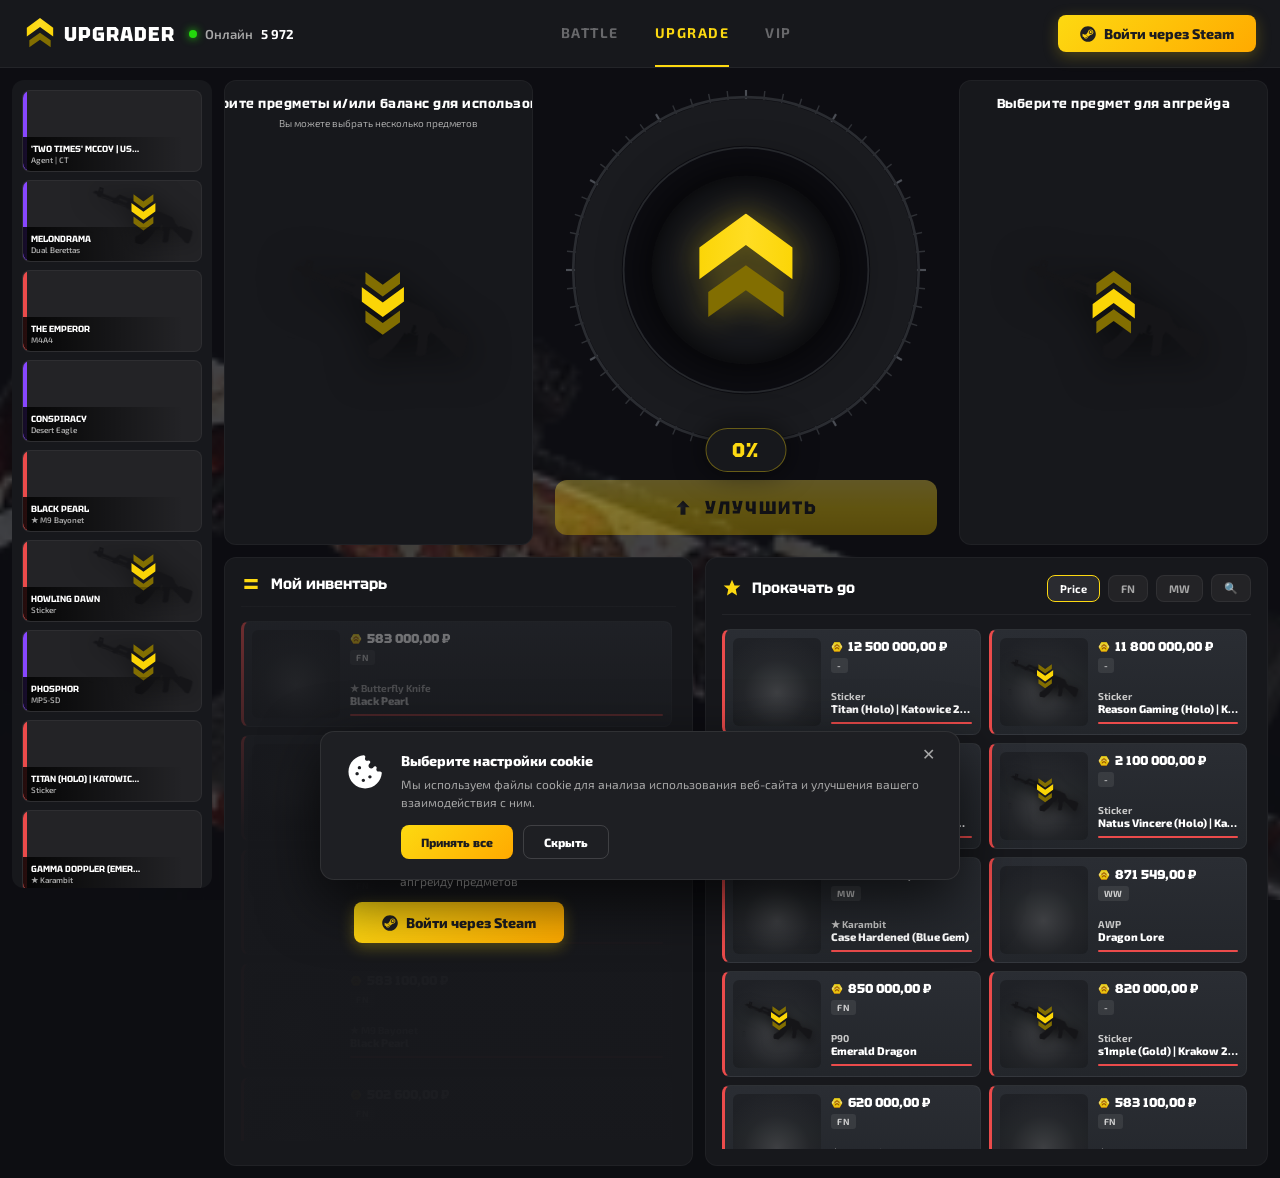
==== commit 343997a3: "Update index.html" ====
--- a/index.html
+++ b/index.html
@@ -6,9 +6,6 @@
 <title>Апгрейдер предметов CS2 | Официальный Сайт UPGRADER</title>
 <link href="https://fonts.googleapis.com/css2?family=Exo+2:wght@400;600;700;800&family=Tektur:wght@400;600;700;800&display=swap" rel="stylesheet">
 <style>
-/* ==========================================
-   ВСЁ В ОДНОМ ФАЙЛЕ, БЕЗ ВНЕШНИХ CSS
-   ========================================== */
 *{margin:0;padding:0;box-sizing:border-box}
 html,body{height:100%}
 body{font-family:'Exo 2',sans-serif;background:#101116;color:#fff;min-height:100vh;overflow-x:hidden;background-image:url('bottom-gun.webp');background-size:cover;background-position:center top;background-attachment:fixed;background-color:#0d0e12}
@@ -345,11 +342,10 @@
 
 try {
 
-/* ============ ВАЛЮТА: РУБЛИ ============ */
+/* ============ ВАЛЮТА ============ */
 function fmt(v){ return Number(v).toLocaleString('ru-RU',{minimumFractionDigits:2,maximumFractionDigits:2}) + ' ₽'; }
 
 /* ============ БАЗА ПРЕДМЕТОВ (200 шт) ============ */
-/* [weapon/skin, name, price, wear, rarity] */
 const RAW = [
   // --- НОЖИ ---
   ['★ Butterfly Knife','Black Pearl',583000,'FN','#EB4B4B'],
@@ -362,7 +358,7 @@
   ['★ Butterfly Knife','Fade',510000,'FN','#EB4B4B'],
   ['★ Karambit','Gamma Doppler (Emerald)',620000,'FN','#EB4B4B'],
   ['★ Talon Knife','Doppler (Ruby)',498000,'FN','#EB4B4B'],
-  // --- СНАЙПЕРСКИЕ ВИНТОВКИ ---
+  // --- AWP ---
   ['AWP','Dragon Lore',871549,'WW','#EB4B4B'],
   ['AWP','Gungnir',435552,'FN','#EB4B4B'],
   ['AWP','Medusa',318288,'FN','#EB4B4B'],
@@ -382,7 +378,7 @@
   ['AWP','Capillary',1675,'MW','#8847FF'],
   ['AWP','Atheris',1256,'FN','#8847FF'],
   ['AWP','POP AWP',800,'MW','#8847FF'],
-  // --- ВИНТОВКИ ---
+  // --- AK-47 ---
   ['AK-47','Wild Lotus',312000,'FN','#EB4B4B'],
   ['AK-47','Gold Arabesque',85000,'FN','#EB4B4B'],
   ['AK-47','Fire Serpent',234528,'MW','#EB4B4B'],
@@ -405,6 +401,7 @@
   ['AK-47','Phantom Disruptor',1843,'FN','#8847FF'],
   ['AK-47','Ice Coaled',1800,'FT','#8847FF'],
   ['AK-47','Safety Net',450,'FT','#8847FF'],
+  // --- M4 ---
   ['M4A4','Howl',293000,'FN','#EB4B4B'],
   ['M4A4','The Emperor',18427,'FN','#EB4B4B'],
   ['M4A4','Neo-Noir',9214,'FN','#EB4B4B'],
@@ -471,7 +468,7 @@
   ['CZ75-Auto','Victoria',25000,'MW','#EB4B4B'],
   ['Dual Berettas','Melondrama',800,'FN','#8847FF'],
   ['R8 Revolver','Fade',15000,'FN','#EB4B4B'],
-  // --- ПП / ПИСТОЛЕТЫ-ПУЛЕМЁТЫ ---
+  // --- ПП / SMG ---
   ['MAC-10','Neon Rider',1843,'FN','#EB4B4B'],
   ['MAC-10','Curse',4500,'FT','#8847FF'],
   ['MAC-10','Disco Tech',8000,'FN','#EB4B4B'],
@@ -490,7 +487,7 @@
   ['M249','Aztec',25000,'MW','#EB4B4B'],
   ['Nova','Hyper Beast',4500,'MW','#EB4B4B'],
   ['Sawed-Off','The Kraken',3500,'MW','#8847FF'],
-  // --- ОСТАЛЬНОЕ ОРУЖИЕ ---
+  // --- ОСТАЛЬНОЕ ---
   ['FAMAS','Roll Cage',1508,'MW','#8847FF'],
   ['FAMAS','Commemoration',18000,'FN','#EB4B4B'],
   ['SG 553','Integrale',2094,'MW','#8847FF'],
@@ -535,7 +532,7 @@
   ['Sticker','Headshot Guarantee',1500,'-','#8847FF'],
   ['Sticker','See Ya Later',800,'-','#8847FF'],
   ['Sticker','Piggles',300,'-','#8847FF'],
-  // --- ОПЕРАТИВНИКИ / АГЕНТЫ ---
+  // --- АГЕНТЫ ---
   ['Agent | CT','Sir Bloody Loudmouth Darryl',6500,'-','#EB4B4B'],
   ['Agent | CT','Sir Bloody Miami Darryl',8200,'-','#EB4B4B'],
   ['Agent | CT','Cmdr. Mae "Dead Cold" Jamison',2800,'-','#EB4B4B'],
@@ -589,12 +586,12 @@
   ['Agent | T','Darryl | The Professionals (Red Shirt)',2500,'-','#EB4B4B']
 ];
 
-/* ============ ИКОНКИ: ССЫЛКИ STEAM CDN ============ */
-/* Источник: ByMykel/counter-strike-image-tracker [citation:1] */
-const CDN = 'https://raw.githubusercontent.com/ByMykel/counter-strike-image-tracker/main/static/panorama/images';
+/* ============ ИКОНКИ: CS2CDN (работает как <img src>) ============ */
+const CDN = 'https://cs2cdn.com';
 function iconFor(wep, skin){
-  // ножи и оружие
+  // Ножи
   if(wep.includes('★')) return CDN + '/econ/default_generated/weapon_knife_default_light_png.png';
+  // Оружие
   if(wep === 'AWP') return CDN + '/econ/default_generated/weapon_awp_default_light_png.png';
   if(wep === 'AK-47') return CDN + '/econ/default_generated/weapon_ak47_default_light_png.png';
   if(wep === 'M4A4') return CDN + '/econ/default_generated/weapon_m4a1_default_light_png.png';
@@ -602,9 +599,9 @@
   if(wep === 'USP-S') return CDN + '/econ/default_generated/weapon_usp_silencer_default_light_png.png';
   if(wep === 'Glock-18') return CDN + '/econ/default_generated/weapon_glock_default_light_png.png';
   if(wep === 'Desert Eagle') return CDN + '/econ/default_generated/weapon_deagle_default_light_png.png';
-  // наклейки
-  if(wep === 'Sticker') return CDN + '/econ/stickers/cologne2014/titan_holo.png';
-  // агенты
+  // Наклейки (пример Titan Holo)
+  if(wep === 'Sticker' && skin.includes('Titan')) return CDN + '/econ/stickers/cologne2014/titan_holo.png';
+  // Агенты (пример)
   if(wep.includes('Agent')) return CDN + '/econ/characters/customplayer_tm_professional_varf5_png.png';
   return 'unknown-item.svg';
 }
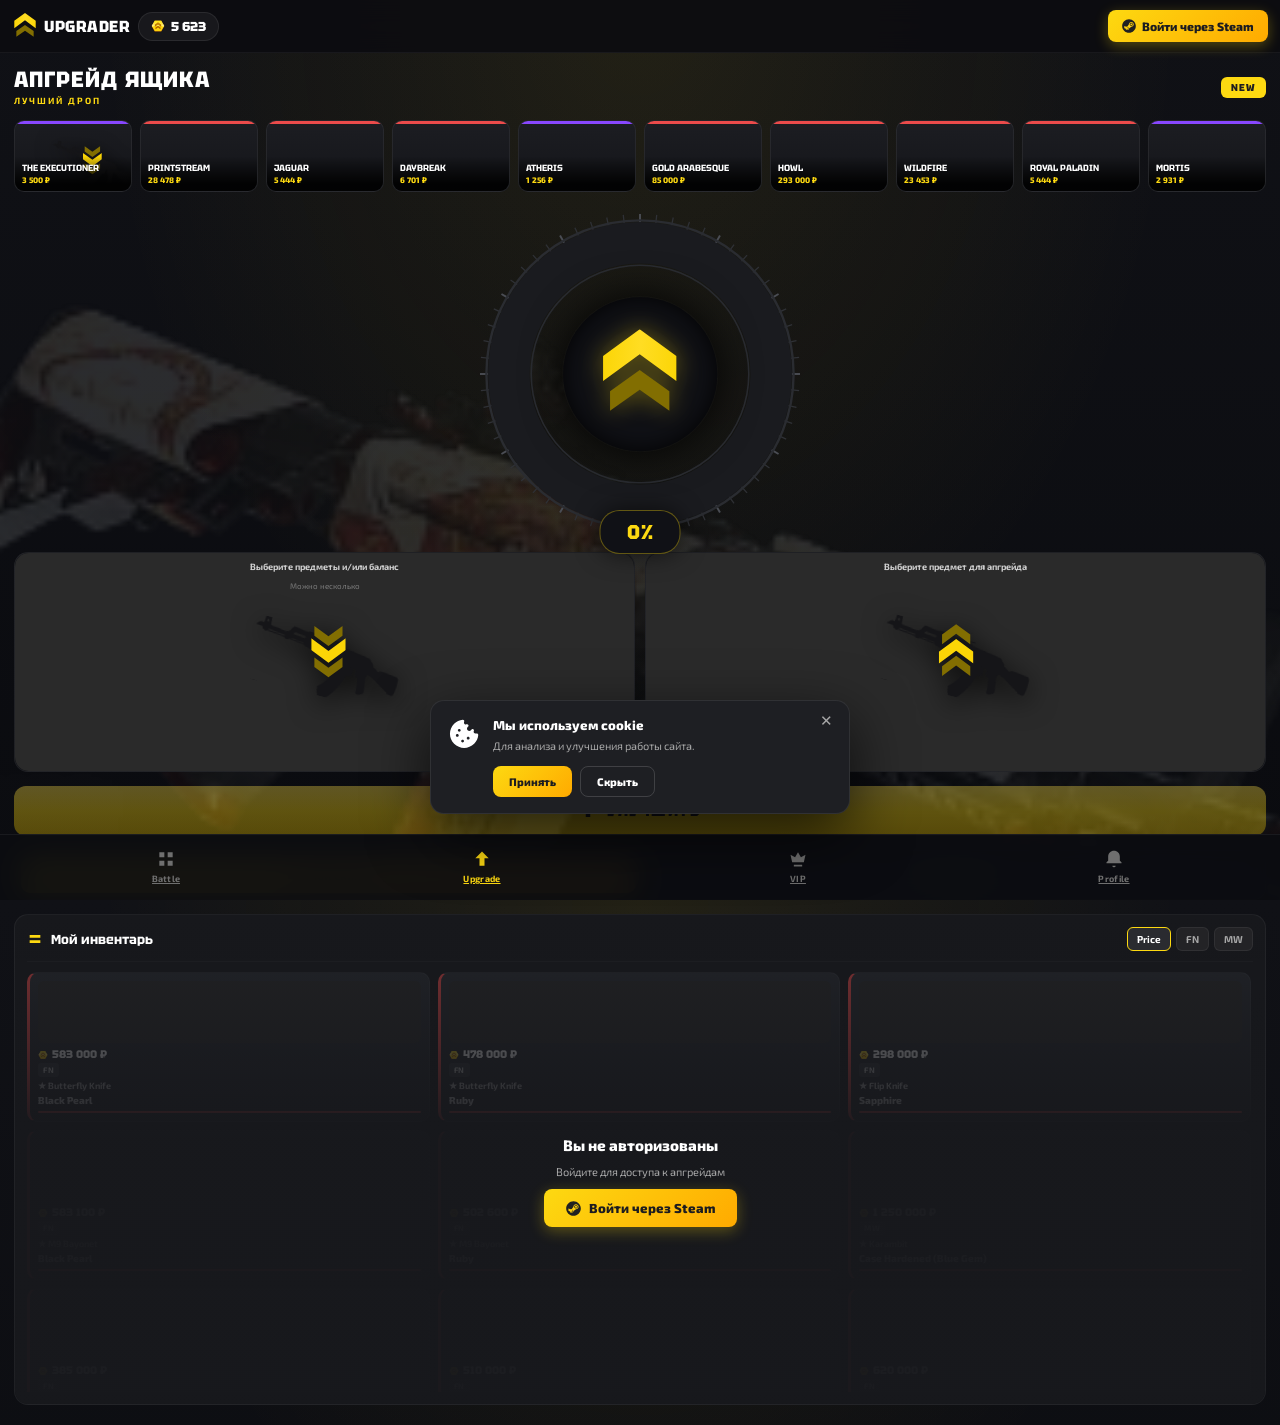
==== commit 7ce2cd2a: "Update index.html" ====
--- a/index.html
+++ b/index.html
@@ -2,317 +2,568 @@
 <html lang="ru">
 <head>
 <meta charset="UTF-8">
-<meta name="viewport" content="width=device-width,initial-scale=1">
-<title>Апгрейдер предметов CS2 | Официальный Сайт UPGRADER</title>
+<meta name="viewport" content="width=device-width,initial-scale=1,maximum-scale=1,user-scalable=no,viewport-fit=cover">
+<title>Апгрейдер предметов CS2 | UPGRADER</title>
 <link href="https://fonts.googleapis.com/css2?family=Exo+2:wght@400;600;700;800&family=Tektur:wght@400;600;700;800&display=swap" rel="stylesheet">
 <style>
-*{margin:0;padding:0;box-sizing:border-box}
+*{margin:0;padding:0;box-sizing:border-box;-webkit-tap-highlight-color:transparent}
 html,body{height:100%}
-body{font-family:'Exo 2',sans-serif;background:#101116;color:#fff;min-height:100vh;overflow-x:hidden;background-image:url('bottom-gun.webp');background-size:cover;background-position:center top;background-attachment:fixed;background-color:#0d0e12}
-body::before{content:'';position:fixed;inset:0;background:rgba(13,14,18,.78);z-index:0;pointer-events:none}
+body{
+  font-family:'Exo 2',sans-serif;background:#0b0c10;color:#fff;
+  min-height:100vh;overflow-x:hidden;
+  background-image:radial-gradient(ellipse at 50% 0%, rgba(253,217,17,.08), transparent 60%),
+                   linear-gradient(180deg,#101116 0%,#0b0c10 100%);
+  padding-bottom:78px;
+}
+body::before{
+  content:'';position:fixed;inset:0;
+  background:url('bottom-gun.webp') center top/cover no-repeat;
+  opacity:.12;z-index:0;pointer-events:none;
+}
 img,svg,span{pointer-events:none;user-select:none}
 button,a{cursor:pointer;outline:none;border:none;background:none;font-family:inherit;color:inherit}
 input{font-family:inherit}
 
-/* HEADER */
-.header{position:sticky;top:0;z-index:50;background:#17181C;border-bottom:1px solid rgba(255,255,255,.05);padding:0 24px;display:flex;align-items:center;justify-content:space-between;height:68px;gap:16px}
-.header-left{display:flex;align-items:center;gap:14px;flex-shrink:0}
-.logo{display:flex;align-items:center;gap:8px;font-family:'Tektur';font-weight:800;font-size:20px;letter-spacing:1px;color:#fff;text-decoration:none}
-.logo img{width:32px;height:32px;object-fit:contain}
-.online{display:flex;align-items:center;gap:8px;color:#a7a7a7;font-size:13px;font-weight:600}
-.online .dot{width:8px;height:8px;background:#23d70c;border-radius:50%;box-shadow:0 0 8px #23d70c;animation:pulse 2s infinite}
-@keyframes pulse{50%{opacity:.4}}
-.header-nav{display:flex;gap:36px;height:100%;align-items:center}
-.header-nav a{color:rgba(255,255,255,.35);text-decoration:none;font-size:14px;font-weight:700;letter-spacing:1.5px;text-transform:uppercase;height:100%;display:flex;align-items:center;border-bottom:2px solid transparent;transition:.25s}
-.header-nav a.active{color:#FDD911;border-bottom-color:#FDD911}
-.header-nav a:hover{color:#fff}
-.header-right{display:flex;align-items:center;gap:14px;flex-shrink:0}
-.btn-steam{background:linear-gradient(135deg,#FDD911,#ffaa00);color:#1C1C20;font-weight:800;font-size:14px;padding:10px 22px;border-radius:8px;transition:.25s;box-shadow:0 4px 15px rgba(253,217,17,.25);display:flex;align-items:center;gap:8px}
-.btn-steam:hover{transform:translateY(-1px);box-shadow:0 6px 22px rgba(253,217,17,.45)}
-.btn-steam img{width:16px;height:16px;object-fit:contain}
-
-/* PROFILE */
+/* ===== HEADER ===== */
+.header{
+  position:sticky;top:0;z-index:50;
+  background:rgba(12,13,17,.92);backdrop-filter:blur(14px);
+  border-bottom:1px solid rgba(255,255,255,.05);
+  padding:10px 12px;display:flex;align-items:center;justify-content:space-between;gap:8px;
+  padding-top:calc(10px + env(safe-area-inset-top));
+}
+.header-left{display:flex;align-items:center;gap:8px;min-width:0}
+.logo{display:flex;align-items:center;gap:6px;font-family:'Tektur';font-weight:800;font-size:16px;letter-spacing:.5px;color:#fff;text-decoration:none}
+.logo img{width:26px;height:26px;object-fit:contain}
+.balance-pill{
+  display:flex;align-items:center;gap:6px;
+  background:rgba(255,255,255,.05);border:1px solid rgba(255,255,255,.08);
+  border-radius:20px;padding:5px 12px;font-family:'Tektur';font-weight:800;font-size:13px;
+}
+.balance-pill img{width:14px;height:14px}
+.header-right{display:flex;align-items:center;gap:8px;flex-shrink:0}
+.btn-steam{
+  background:linear-gradient(135deg,#FDD911,#ffaa00);color:#1C1C20;
+  font-weight:800;font-size:12px;padding:9px 14px;border-radius:8px;
+  display:flex;align-items:center;gap:6px;white-space:nowrap;
+  box-shadow:0 4px 14px rgba(253,217,17,.3);transition:.2s;
+}
+.btn-steam:active{transform:scale(.97)}
+.btn-steam img{width:14px;height:14px;object-fit:contain}
 .profile-box{display:none;align-items:center}
 .profile-box.show{display:flex}
-.profile-info{display:flex;align-items:center;gap:12px;background:#232326;border:1px solid rgba(255,255,255,.08);padding:6px 12px 6px 6px;border-radius:12px;transition:.25s}
-.profile-info:hover{border-color:rgba(253,217,17,.4)}
-.profile-avatar{width:40px;height:40px;border-radius:50%;background:#17181C;overflow:hidden;flex-shrink:0;border:2px solid #FDD911}
+.profile-avatar{width:36px;height:36px;border-radius:50%;border:2px solid #FDD911;overflow:hidden;background:#17181C}
 .profile-avatar img{width:100%;height:100%;object-fit:cover;display:block}
-.profile-meta{display:flex;flex-direction:column;min-width:0}
-.profile-nick{font-size:13px;font-weight:800;color:#fff;white-space:nowrap;overflow:hidden;text-overflow:ellipsis;max-width:120px}
-.profile-balance{font-size:11px;color:#FDD911;font-weight:700}
-.profile-settings{width:30px;height:30px;border-radius:8px;background:rgba(255,255,255,.05);color:#a7a7a7;display:flex;align-items:center;justify-content:center;transition:.2s}
-.profile-settings:hover{background:rgba(253,217,17,.15);color:#FDD911}
+.profile-settings{
+  width:36px;height:36px;border-radius:50%;background:rgba(255,255,255,.06);
+  display:flex;align-items:center;justify-content:center;color:#cfcfcf;margin-left:6px;
+}
 .profile-settings svg{width:16px;height:16px}
 
-/* LAYOUT */
-.layout{position:relative;z-index:1;display:grid;grid-template-columns:200px 1fr;gap:12px;padding:12px;min-height:calc(100vh - 68px)}
-@media(max-width:1024px){.layout{grid-template-columns:1fr}.live-drop{display:none}}
-
-/* LIVE DROP */
-.live-drop{background:#17181C;border-radius:12px;padding:10px;display:flex;flex-direction:column;gap:8px;overflow-y:auto;max-height:calc(100vh - 92px);position:sticky;top:80px;min-height:400px}
-.live-drop::-webkit-scrollbar{width:4px}
-.live-drop::-webkit-scrollbar-thumb{background:#2a2b30;border-radius:2px}
-.drop-card{position:relative;height:82px;border-radius:8px;background:#232326;border:1px solid rgba(255,255,255,.05);overflow:hidden;flex-shrink:0;display:flex;align-items:flex-end}
-.drop-card .img{position:absolute;right:0;top:50%;transform:translateY(-50%);height:90%;max-width:70%;object-fit:contain;z-index:2;filter:drop-shadow(0 0 12px rgba(0,0,0,.5))}
-.drop-card .info{position:relative;z-index:3;padding:6px 8px;width:100%;background:linear-gradient(90deg,rgba(0,0,0,.85),transparent 90%);border-radius:0 0 8px 8px;min-width:0}
-.drop-card .info .n{font-family:'Tektur';font-size:9px;font-weight:700;text-transform:uppercase;white-space:nowrap;overflow:hidden;text-overflow:ellipsis;max-width:110px}
-.drop-card .info .w{font-size:8px;color:#a7a7a7;font-weight:600;white-space:nowrap;overflow:hidden;text-overflow:ellipsis;max-width:110px}
-.drop-card .top-bar{position:absolute;top:0;left:0;width:4px;height:100%;z-index:1}
-
-/* MAIN */
-.main{display:flex;flex-direction:column;gap:12px;min-width:0}
-
-/* UPGRADE PANEL */
-.upgrade-panel{display:grid;grid-template-columns:1fr 1.3fr 1fr;gap:12px;align-items:stretch}
-@media(max-width:1024px){.upgrade-panel{grid-template-columns:1fr}}
-.slot{background:#17181C;border-radius:12px;padding:20px 16px;min-height:420px;display:flex;flex-direction:column;align-items:center;justify-content:center;position:relative;border:1px solid rgba(255,255,255,.04);overflow:hidden}
-.slot-title{position:absolute;top:14px;left:50%;transform:translateX(-50%);font-family:'Tektur';font-size:13px;font-weight:700;text-align:center;color:#fff;letter-spacing:.5px;white-space:nowrap;z-index:3}
-.slot-sub{position:absolute;top:36px;left:50%;transform:translateX(-50%);font-size:10px;color:#a7a7a7;text-align:center;width:80%;z-index:3}
-.slot-img-wrap{position:relative;display:flex;align-items:center;justify-content:center;margin-top:30px;width:220px;height:200px;z-index:2}
-.slot-img{position:relative;z-index:2;max-height:180px;max-width:95%;object-fit:contain;transition:.3s;filter:drop-shadow(0 8px 20px rgba(0,0,0,.6))}
-.slot-info{margin-top:14px;text-align:center;max-width:100%;z-index:3}
-.slot-info .nm{font-size:13px;font-weight:700;white-space:nowrap;overflow:hidden;text-overflow:ellipsis;max-width:200px;margin:0 auto}
-.slot-info .pr{font-size:16px;font-weight:800;color:#FDD911;margin-top:4px}
-
-/* WHEEL */
-.wheel-wrap{display:flex;flex-direction:column;align-items:center;justify-content:center;gap:30px;padding:10px}
-.wheel{position:relative;width:360px;height:360px;max-width:100%;aspect-ratio:1}
+/* ===== TITLE ROW ===== */
+.section-title{
+  padding:16px 14px 10px;display:flex;align-items:center;justify-content:space-between;
+  position:relative;z-index:1;
+}
+.section-title h1{
+  font-family:'Tektur';font-size:22px;font-weight:800;letter-spacing:1px;
+  text-transform:uppercase;color:#fff;line-height:1;
+}
+.section-title .sub{
+  display:block;font-family:'Exo 2';font-size:9px;font-weight:700;color:#FDD911;
+  letter-spacing:2px;text-transform:uppercase;margin-top:4px;
+}
+.badge-new{
+  background:#FDD911;color:#1C1C20;font-family:'Tektur';font-weight:800;font-size:10px;
+  padding:4px 10px;border-radius:6px;letter-spacing:1px;
+}
+
+/* ===== DROP STRIP ===== */
+.drop-strip{
+  position:relative;z-index:1;
+  display:flex;gap:8px;overflow-x:auto;padding:4px 14px 14px;
+  scroll-snap-type:x mandatory;
+  -ms-overflow-style:none;scrollbar-width:none;
+}
+.drop-strip::-webkit-scrollbar{display:none}
+.drop-card{
+  position:relative;flex:0 0 118px;height:72px;border-radius:10px;overflow:hidden;
+  background:linear-gradient(180deg,#1c1d22,#141519);
+  border:1px solid rgba(255,255,255,.06);
+  scroll-snap-align:start;
+  display:flex;align-items:flex-end;
+}
+.drop-card .bar{position:absolute;top:0;left:0;width:100%;height:3px;z-index:3}
+.drop-card .img{
+  position:absolute;right:-6px;bottom:-4px;height:80%;max-width:80%;object-fit:contain;
+  z-index:2;filter:drop-shadow(0 4px 10px rgba(0,0,0,.7));
+}
+.drop-card .info{
+  position:relative;z-index:4;padding:6px 7px;width:100%;
+  background:linear-gradient(0deg,rgba(0,0,0,.9) 20%,transparent);
+  min-width:0;
+}
+.drop-card .info .n{
+  font-family:'Tektur';font-size:9px;font-weight:700;text-transform:uppercase;
+  white-space:nowrap;overflow:hidden;text-overflow:ellipsis;
+}
+.drop-card .info .p{
+  font-size:8px;color:#FDD911;font-weight:800;margin-top:1px;
+}
+
+/* ===== MAIN ===== */
+.main{position:relative;z-index:1;padding:0 14px 20px;display:flex;flex-direction:column;gap:14px}
+
+/* ===== WHEEL ===== */
+.wheel-block{
+  display:flex;flex-direction:column;align-items:center;gap:18px;
+  padding:8px 0 4px;
+}
+.wheel{
+  position:relative;width:240px;height:240px;aspect-ratio:1;
+}
 .wheel svg{width:100%;height:100%;position:absolute;inset:0;overflow:visible}
-.wheel .inner{position:absolute;top:50%;left:50%;width:52%;height:52%;transform:translate(-50%,-50%);background:#17181C;border-radius:50%;display:flex;align-items:center;justify-content:center;box-shadow:0 0 50px rgba(0,0,0,.9),inset 0 0 30px rgba(0,0,0,.9), 0 0 0 1px rgba(255,255,255,.04);z-index:3}
-.wheel .inner img{width:60%;height:60%;object-fit:contain;filter:drop-shadow(0 0 16px rgba(253,217,17,.4))}
-.wheel .pointer{position:absolute;top:50%;left:50%;width:0;height:0;transform-origin:0 0;transition:transform 3.6s cubic-bezier(.17,.67,.12,1);z-index:4;opacity:0}
+.wheel .inner{
+  position:absolute;top:50%;left:50%;width:48%;height:48%;transform:translate(-50%,-50%);
+  background:#101116;border-radius:50%;display:flex;align-items:center;justify-content:center;
+  box-shadow:0 0 40px rgba(0,0,0,.9),inset 0 0 24px rgba(0,0,0,.9),0 0 0 1px rgba(255,255,255,.04);
+  z-index:3;
+}
+.wheel .inner img{width:58%;height:58%;object-fit:contain;filter:drop-shadow(0 0 12px rgba(253,217,17,.4))}
+.wheel .pointer{
+  position:absolute;top:50%;left:50%;width:0;height:0;
+  transform-origin:0 0;transition:transform 3.6s cubic-bezier(.17,.67,.12,1);
+  z-index:4;opacity:0;
+}
 .wheel .pointer.on{opacity:1}
-.wheel .pointer img{position:absolute;top:-158px;left:-10px;width:20px;height:30px;max-width:none;filter:drop-shadow(0 0 8px rgba(253,217,17,.9))}
-.wheel .result-plate{position:absolute;top:50%;left:50%;transform:translate(-50%,-50%) scale(.6);opacity:0;z-index:6;font-family:'Tektur';font-weight:800;font-size:22px;text-align:center;pointer-events:none;transition:.35s}
+.wheel .pointer img{
+  position:absolute;top:-104px;left:-7px;width:14px;height:22px;max-width:none;
+  filter:drop-shadow(0 0 6px rgba(253,217,17,.9));
+}
+.wheel .result-plate{
+  position:absolute;top:50%;left:50%;transform:translate(-50%,-50%) scale(.6);opacity:0;
+  z-index:6;font-family:'Tektur';font-weight:800;font-size:16px;text-align:center;
+  pointer-events:none;transition:.35s;line-height:1.2;
+}
 .wheel .result-plate.show{transform:translate(-50%,-50%) scale(1);opacity:1}
-.wheel .result-plate.win{color:#23d70c;text-shadow:0 0 20px rgba(35,215,12,.6)}
-.wheel .result-plate.lose{color:#EB4B4B;text-shadow:0 0 20px rgba(235,75,75,.6)}
-.wheel .debug{position:absolute;top:-30px;left:50%;transform:translateX(-50%);font-size:11px;color:#a7a7a7;font-family:monospace;white-space:nowrap;z-index:10;pointer-events:none}
-.wheel .percent-label{position:absolute;bottom:-22px;left:50%;transform:translateX(-50%);background:#17181C;border:1px solid rgba(253,217,17,.35);padding:8px 26px;border-radius:26px;font-family:'Tektur';font-size:20px;font-weight:800;color:#FDD911;z-index:5;box-shadow:0 0 30px rgba(0,0,0,.6);letter-spacing:1px}
-
-.btn-upgrade{background:linear-gradient(180deg,#FFE14B 0%, #FDD911 50%, #E6BE00 100%);color:#1C1C20;padding:16px 60px;border-radius:12px;font-family:'Tektur';font-size:18px;font-weight:800;letter-spacing:2px;text-transform:uppercase;transition:.25s;width:100%;max-width:420px;box-shadow:0 4px 18px rgba(253,217,17,.35), inset 0 1px 0 rgba(255,255,255,.5);display:flex;align-items:center;justify-content:center;gap:12px}
-.btn-upgrade:hover:not(:disabled){transform:translateY(-2px);box-shadow:0 10px 35px rgba(253,217,17,.55), inset 0 1px 0 rgba(255,255,255,.5)}
-.btn-upgrade:disabled{opacity:.35;cursor:not-allowed;box-shadow:none;transform:none}
-.btn-upgrade svg{width:20px;height:20px}
+.wheel .result-plate.win{color:#23d70c;text-shadow:0 0 18px rgba(35,215,12,.6)}
+.wheel .result-plate.lose{color:#EB4B4B;text-shadow:0 0 18px rgba(235,75,75,.6)}
+.wheel .percent-label{
+  position:absolute;bottom:-14px;left:50%;transform:translateX(-50%);
+  background:#101116;border:1px solid rgba(253,217,17,.35);
+  padding:6px 22px;border-radius:20px;font-family:'Tektur';
+  font-size:17px;font-weight:800;color:#FDD911;z-index:5;
+  box-shadow:0 0 24px rgba(0,0,0,.6);letter-spacing:1px;
+}
+
+/* ===== SLOTS ===== */
+.slots{display:grid;grid-template-columns:1fr 1fr;gap:10px}
+.slot{
+  background:linear-gradient(180deg,#17181C,#131418);
+  border:1px solid rgba(255,255,255,.05);
+  border-radius:14px;padding:12px 8px;min-height:170px;
+  display:flex;flex-direction:column;align-items:center;justify-content:center;
+  position:relative;overflow:hidden;text-align:center;
+}
+.slot::after{
+  content:'';position:absolute;inset:0;
+  background:#2a2a2a;
+  border-radius:14px;
+  pointer-events:none;
+  z-index:0;
+}
+.slot > *{position:relative;z-index:1}
+.slot-title{
+  position:absolute;top:8px;left:50%;transform:translateX(-50%);
+  font-size:9px;font-weight:700;color:#cfcfcf;text-align:center;
+  width:92%;line-height:1.25;z-index:3;
+}
+.slot-sub{position:absolute;top:28px;left:50%;transform:translateX(-50%);font-size:8px;color:#7a7a7a;z-index:3}
+.slot-img-wrap{
+  position:relative;display:flex;align-items:center;justify-content:center;
+  width:130px;height:100px;margin-top:14px;z-index:2;
+}
+.slot-img{max-height:96px;max-width:100%;object-fit:contain;filter:drop-shadow(0 6px 14px rgba(0,0,0,.7))}
+.slot-info{margin-top:8px;z-index:3;max-width:100%;padding:0 4px}
+.slot-info .nm{font-size:10px;font-weight:700;white-space:nowrap;overflow:hidden;text-overflow:ellipsis;max-width:130px;margin:0 auto}
+.slot-info .pr{font-size:12px;font-weight:800;color:#FDD911;margin-top:3px}
+
+/* ===== UPGRADE BUTTON ===== */
+.btn-upgrade{
+  background:linear-gradient(180deg,#FFE14B 0%,#FDD911 50%,#E6BE00 100%);
+  color:#1C1C20;padding:15px 30px;border-radius:12px;
+  font-family:'Tektur';font-size:15px;font-weight:800;letter-spacing:1.5px;
+  text-transform:uppercase;width:100%;
+  display:flex;align-items:center;justify-content:center;gap:10px;
+  box-shadow:0 4px 18px rgba(253,217,17,.35),inset 0 1px 0 rgba(255,255,255,.5);
+  transition:.2s;
+}
+.btn-upgrade:active:not(:disabled){transform:scale(.98)}
+.btn-upgrade:disabled{opacity:.35;cursor:not-allowed;box-shadow:none}
+.btn-upgrade svg{width:18px;height:18px}
 .btn-upgrade.loading{pointer-events:none;color:transparent;position:relative}
-.btn-upgrade.loading::after{content:'';position:absolute;width:24px;height:24px;top:50%;left:50%;margin:-12px 0 0 -12px;border:3px solid rgba(28,28,32,.3);border-top-color:#1C1C20;border-radius:50%;animation:spin .8s linear infinite}
+.btn-upgrade.loading::after{
+  content:'';position:absolute;width:22px;height:22px;top:50%;left:50%;margin:-11px 0 0 -11px;
+  border:3px solid rgba(28,28,32,.3);border-top-color:#1C1C20;border-radius:50%;
+  animation:spin .8s linear infinite;
+}
 @keyframes spin{to{transform:rotate(360deg)}}
 
-/* BOTTOM */
-.bottom{display:grid;grid-template-columns:1fr 1.2fr;gap:12px}
-@media(max-width:1024px){.bottom{grid-template-columns:1fr}}
-.panel{background:#17181C;border-radius:12px;padding:16px;min-height:360px;border:1px solid rgba(255,255,255,.04)}
-.panel-head{display:flex;align-items:center;justify-content:space-between;margin-bottom:14px;padding-bottom:12px;border-bottom:1px solid rgba(255,255,255,.05)}
-.panel-head .t{display:flex;align-items:center;gap:10px;font-family:'Tektur';font-size:15px;font-weight:700}
-.panel-head .t svg{width:20px;height:20px;fill:#FDD911}
-.filters{display:flex;gap:8px;align-items:center;flex-wrap:wrap}
-.chip{background:#232326;border:1px solid rgba(255,255,255,.06);border-radius:8px;padding:6px 12px;font-size:11px;font-weight:700;color:#a7a7a7;cursor:pointer;transition:.2s}
-.chip:hover,.chip.active{color:#fff;border-color:#FDD911;background:#2a2b30}
-
-/* карточки */
-.inv-grid,.tiles{display:grid;grid-template-columns:repeat(auto-fill,minmax(220px,1fr));gap:8px;max-height:520px;overflow-y:auto;padding-right:4px}
-.inv-grid::-webkit-scrollbar,.tiles::-webkit-scrollbar{width:5px}
-.inv-grid::-webkit-scrollbar-thumb,.tiles::-webkit-scrollbar-thumb{background:#2a2b30;border-radius:3px}
-.item-card{display:grid;grid-template-columns:88px 1fr;gap:10px;padding:8px;border-radius:8px;background:linear-gradient(180deg, #2a2d33 0%, #23262b 100%);border:1px solid rgba(255,255,255,.05);border-left:3px solid #888;cursor:pointer;transition:.2s;position:relative;overflow:hidden;min-height:96px}
-.item-card:hover{transform:translateY(-2px);border-color:rgba(253,217,17,.4);box-shadow:0 8px 20px rgba(0,0,0,.5)}
-.item-card.sel{border-color:#FDD911;box-shadow:0 0 0 1px #FDD911, 0 0 20px rgba(253,217,17,.25)}
-.item-card.sel::after{content:'✓';position:absolute;top:6px;right:6px;width:20px;height:20px;border-radius:50%;background:#FDD911;color:#1C1C20;display:flex;align-items:center;justify-content:center;font-size:12px;font-weight:900;z-index:5}
-.item-card .thumb{position:relative;width:88px;height:88px;background:rgba(0,0,0,.25);border-radius:6px;display:flex;align-items:center;justify-content:center;overflow:hidden}
-.item-card .thumb::before{content:'';position:absolute;inset:-10%;background:radial-gradient(circle at 50% 60%, rgba(180,180,180,.22) 0%, rgba(120,120,120,.08) 40%, transparent 70%);pointer-events:none}
-.item-card .thumb img{position:relative;z-index:2;max-width:92%;max-height:92%;object-fit:contain;filter:drop-shadow(0 3px 6px rgba(0,0,0,.7))}
-.item-card .body{display:flex;flex-direction:column;justify-content:space-between;min-width:0;padding:2px 0}
-.item-card .price-row{display:flex;align-items:center;gap:5px;font-family:'Tektur';font-weight:800;font-size:13px;color:#fff;line-height:1}
-.item-card .price-row .coin{width:12px;height:12px;flex-shrink:0;opacity:.9}
-.item-card .wear-badge{display:inline-block;background:rgba(255,255,255,.08);color:#cfcfcf;font-size:9px;font-weight:700;padding:2px 6px;border-radius:3px;letter-spacing:.5px;margin-top:4px;align-self:flex-start}
-.item-card .wep-name{font-size:10px;font-weight:700;color:#c9c9c9;margin-top:6px;line-height:1.1}
-.item-card .skin-name{font-size:11px;font-weight:800;color:#fff;margin-top:1px;line-height:1.15;white-space:nowrap;overflow:hidden;text-overflow:ellipsis}
-.item-card .rarity-bar{height:2px;margin-top:6px;border-radius:2px}
-
-.panel-rel{position:relative;overflow:hidden}
-.auth-overlay{position:absolute;inset:44px 0 0 0;background:linear-gradient(180deg,rgba(23,24,28,.55),rgba(23,24,28,.98) 40%);display:flex;flex-direction:column;align-items:center;justify-content:center;gap:14px;border-radius:0 0 12px 12px;z-index:5;padding:20px;text-align:center}
-.auth-overlay h3{font-size:18px;font-weight:800}
-.auth-overlay p{font-size:12px;color:#a7a7a7;max-width:260px}
-.btn-steam-big{background:linear-gradient(135deg,#FDD911,#ffaa00);color:#1C1C20;font-weight:800;font-size:14px;padding:12px 28px;border-radius:8px;box-shadow:0 4px 15px rgba(253,217,17,.3);transition:.25s;display:flex;align-items:center;gap:8px}
-.btn-steam-big:hover{transform:translateY(-2px);box-shadow:0 8px 28px rgba(253,217,17,.5)}
-.btn-steam-big img{width:16px;height:16px;object-fit:contain}
-
-/* COOKIE */
-.cookie{position:fixed;bottom:20px;left:50%;transform:translateX(-50%);background:#1e1f23;border:1px solid rgba(255,255,255,.08);border-radius:14px;padding:20px 24px;max-width:640px;width:calc(100% - 40px);z-index:200;box-shadow:0 20px 60px rgba(0,0,0,.7);display:flex;gap:16px;align-items:flex-start}
-.cookie-icon{width:40px;height:40px;flex-shrink:0;object-fit:contain}
+/* ===== TABS ===== */
+.tabs{
+  display:grid;grid-template-columns:1fr 1fr;gap:8px;
+  background:#141519;border:1px solid rgba(255,255,255,.05);
+  border-radius:12px;padding:6px;
+}
+.tab{
+  padding:11px 8px;border-radius:9px;font-size:12px;font-weight:800;
+  color:#8a8a8a;text-align:center;transition:.2s;
+  display:flex;align-items:center;justify-content:center;gap:6px;
+}
+.tab.active{background:linear-gradient(135deg,#FDD911,#ffaa00);color:#1C1C20}
+.tab svg{width:14px;height:14px;fill:currentColor}
+
+/* ===== INVENTORY / TILES ===== */
+.inv-grid,.tiles{
+  display:grid;grid-template-columns:repeat(2,1fr);gap:8px;
+  max-height:420px;overflow-y:auto;padding-right:2px;
+}
+.inv-grid::-webkit-scrollbar,.tiles::-webkit-scrollbar{width:4px}
+.inv-grid::-webkit-scrollbar-thumb,.tiles::-webkit-scrollbar-thumb{background:#2a2b30;border-radius:2px}
+.item-card{
+  display:flex;flex-direction:column;gap:6px;padding:8px;border-radius:10px;
+  background:linear-gradient(180deg,#2a2d33 0%,#1e2025 100%);
+  border:1px solid rgba(255,255,255,.05);
+  border-left:3px solid #888;cursor:pointer;transition:.2s;
+  position:relative;overflow:hidden;min-height:130px;
+}
+.item-card:active{transform:scale(.97)}
+.item-card.sel{border-color:#FDD911;box-shadow:0 0 0 1px #FDD911,0 0 16px rgba(253,217,17,.25)}
+.item-card.sel::after{
+  content:'✓';position:absolute;top:6px;right:6px;width:18px;height:18px;border-radius:50%;
+  background:#FDD911;color:#1C1C20;display:flex;align-items:center;justify-content:center;
+  font-size:11px;font-weight:900;z-index:5;
+}
+.item-card .thumb{
+  position:relative;width:100%;height:62px;background:#2a2a2a;
+  border-radius:6px;display:flex;align-items:center;justify-content:center;overflow:hidden;
+}
+.item-card .thumb img{position:relative;z-index:2;max-width:94%;max-height:94%;object-fit:contain;filter:drop-shadow(0 3px 6px rgba(0,0,0,.7))}
+.item-card .body{display:flex;flex-direction:column;gap:3px;min-width:0}
+.item-card .price-row{display:flex;align-items:center;gap:4px;font-family:'Tektur';font-weight:800;font-size:11px;color:#fff;line-height:1}
+.item-card .price-row .coin{width:10px;height:10px;flex-shrink:0;opacity:.9}
+.item-card .wear-badge{display:inline-block;background:rgba(255,255,255,.08);color:#cfcfcf;font-size:8px;font-weight:700;padding:2px 5px;border-radius:3px;letter-spacing:.5px;align-self:flex-start}
+.item-card .wep-name{font-size:9px;font-weight:700;color:#c9c9c9;white-space:nowrap;overflow:hidden;text-overflow:ellipsis}
+.item-card .skin-name{font-size:10px;font-weight:800;color:#fff;white-space:nowrap;overflow:hidden;text-overflow:ellipsis}
+.item-card .rarity-bar{height:2px;border-radius:2px;margin-top:2px}
+
+/* ===== PANEL ===== */
+.panel{
+  background:linear-gradient(180deg,#17181C,#131418);
+  border-radius:14px;padding:12px;border:1px solid rgba(255,255,255,.05);
+  position:relative;overflow:hidden;
+}
+.panel-head{
+  display:flex;align-items:center;justify-content:space-between;
+  margin-bottom:10px;padding-bottom:10px;border-bottom:1px solid rgba(255,255,255,.05);
+}
+.panel-head .t{display:flex;align-items:center;gap:8px;font-family:'Tektur';font-size:13px;font-weight:700}
+.panel-head .t svg{width:16px;height:16px;fill:#FDD911}
+.filters{display:flex;gap:5px;flex-wrap:wrap}
+.chip{
+  background:#232326;border:1px solid rgba(255,255,255,.06);border-radius:6px;
+  padding:5px 9px;font-size:10px;font-weight:700;color:#a7a7a7;transition:.2s;
+}
+.chip.active{color:#fff;border-color:#FDD911;background:#2a2b30}
+
+/* ===== AUTH OVERLAY ===== */
+.auth-overlay{
+  position:absolute;inset:44px 0 0 0;
+  background:linear-gradient(180deg,rgba(23,24,28,.55),rgba(23,24,28,.98) 40%);
+  display:flex;flex-direction:column;align-items:center;justify-content:center;
+  gap:10px;z-index:5;padding:16px;text-align:center;border-radius:0 0 14px 14px;
+}
+.auth-overlay h3{font-size:15px;font-weight:800}
+.auth-overlay p{font-size:11px;color:#a7a7a7;max-width:220px;line-height:1.4}
+.btn-steam-big{
+  background:linear-gradient(135deg,#FDD911,#ffaa00);color:#1C1C20;
+  font-weight:800;font-size:13px;padding:11px 22px;border-radius:8px;
+  box-shadow:0 4px 15px rgba(253,217,17,.3);display:flex;align-items:center;gap:8px;
+}
+.btn-steam-big img{width:15px;height:15px;object-fit:contain}
+
+/* ===== BOTTOM NAV ===== */
+.bottom-nav{
+  position:fixed;bottom:0;left:0;right:0;z-index:100;
+  background:rgba(12,13,17,.96);backdrop-filter:blur(14px);
+  border-top:1px solid rgba(255,255,255,.06);
+  display:grid;grid-template-columns:repeat(4,1fr);
+  padding:8px 10px calc(10px + env(safe-area-inset-bottom));
+  gap:4px;
+}
+.nav-item{
+  display:flex;flex-direction:column;align-items:center;justify-content:center;
+  gap:4px;font-size:9px;font-weight:700;color:#6f6f6f;letter-spacing:.3px;
+  transition:.2s;padding:6px 4px;min-width:0;text-align:center;
+}
+.nav-item.active{color:#FDD911}
+.nav-item span{white-space:nowrap;overflow:hidden;text-overflow:ellipsis;max-width:100%}
+.nav-item svg{width:20px;height:20px;fill:currentColor;flex-shrink:0}
+.nav-item .dot{
+  width:4px;height:4px;border-radius:50%;background:#FDD911;margin-top:1px;
+}
+
+/* ===== COOKIE ===== */
+.cookie{
+  position:fixed;bottom:86px;left:50%;transform:translateX(-50%);
+  background:#1e1f23;border:1px solid rgba(255,255,255,.08);
+  border-radius:14px;padding:16px;width:calc(100% - 28px);max-width:420px;
+  z-index:200;box-shadow:0 20px 60px rgba(0,0,0,.7);
+  display:flex;gap:12px;align-items:flex-start;
+}
+.cookie-icon{width:34px;height:34px;flex-shrink:0;object-fit:contain}
 .cookie-body{flex:1;position:relative}
-.cookie-body h4{font-size:14px;font-weight:800;margin-bottom:6px}
-.cookie-body p{font-size:12px;color:#a7a7a7;line-height:1.5}
-.cookie-btns{display:flex;gap:10px;margin-top:14px}
-.cookie-btns button{padding:9px 20px;border-radius:8px;font-size:12px;font-weight:800;transition:.2s}
+.cookie-body h4{font-size:13px;font-weight:800;margin-bottom:5px}
+.cookie-body p{font-size:11px;color:#a7a7a7;line-height:1.45}
+.cookie-btns{display:flex;gap:8px;margin-top:12px}
+.cookie-btns button{padding:8px 16px;border-radius:8px;font-size:11px;font-weight:800;transition:.2s}
 .cookie-accept{background:linear-gradient(135deg,#FDD911,#ffaa00);color:#1C1C20}
-.cookie-accept:hover{transform:translateY(-1px);box-shadow:0 6px 20px rgba(253,217,17,.4)}
 .cookie-hide{background:transparent;color:#fff;border:1px solid rgba(255,255,255,.15)}
-.cookie-hide:hover{background:rgba(255,255,255,.06)}
-.cookie-x{position:absolute;top:-8px;right:0;background:transparent;color:#a7a7a7;font-size:16px}
-
-/* MODAL */
-.modal-overlay{position:fixed;inset:0;background:rgba(0,0,0,.75);backdrop-filter:blur(6px);display:none;align-items:center;justify-content:center;z-index:500;padding:20px}
+.cookie-x{position:absolute;top:-6px;right:0;background:transparent;color:#a7a7a7;font-size:15px}
+
+/* ===== MODAL ===== */
+.modal-overlay{
+  position:fixed;inset:0;background:rgba(0,0,0,.75);backdrop-filter:blur(6px);
+  display:none;align-items:center;justify-content:center;z-index:500;padding:16px;
+}
 .modal-overlay.show{display:flex}
-.modal{background:#1a1b1f;border-radius:16px;padding:24px;max-width:440px;width:100%;border:1px solid rgba(255,255,255,.08)}
-.modal-head{display:flex;align-items:center;justify-content:space-between;margin-bottom:20px;padding-bottom:14px;border-bottom:1px solid rgba(255,255,255,.06)}
-.modal-head h3{font-family:'Tektur';font-size:17px;font-weight:800}
-.modal-close{width:30px;height:30px;border-radius:8px;background:rgba(255,255,255,.05);color:#a7a7a7;display:flex;align-items:center;justify-content:center;transition:.2s}
-.modal-close:hover{background:rgba(235,75,75,.15);color:#EB4B4B}
-.modal-body{display:flex;flex-direction:column;gap:18px}
-.avatar-edit{display:flex;flex-direction:column;align-items:center;gap:12px}
-.avatar-preview{width:100px;height:100px;border-radius:50%;background:#232326;border:2px solid #FDD911;overflow:hidden;display:flex;align-items:center;justify-content:center}
+.modal{
+  background:#1a1b1f;border-radius:16px;padding:20px;
+  max-width:400px;width:100%;border:1px solid rgba(255,255,255,.08);
+}
+.modal-head{
+  display:flex;align-items:center;justify-content:space-between;
+  margin-bottom:16px;padding-bottom:12px;border-bottom:1px solid rgba(255,255,255,.06);
+}
+.modal-head h3{font-family:'Tektur';font-size:15px;font-weight:800}
+.modal-close{
+  width:28px;height:28px;border-radius:8px;background:rgba(255,255,255,.05);
+  color:#a7a7a7;display:flex;align-items:center;justify-content:center;
+}
+.modal-body{display:flex;flex-direction:column;gap:14px}
+.avatar-edit{display:flex;flex-direction:column;align-items:center;gap:10px}
+.avatar-preview{
+  width:84px;height:84px;border-radius:50%;background:#232326;
+  border:2px solid #FDD911;overflow:hidden;
+  display:flex;align-items:center;justify-content:center;
+}
 .avatar-preview img{width:100%;height:100%;object-fit:cover}
-.avatar-upload{background:rgba(253,217,17,.1);border:1px solid rgba(253,217,17,.3);color:#FDD911;font-size:12px;font-weight:700;padding:8px 16px;border-radius:8px;display:flex;align-items:center;gap:6px;cursor:pointer;transition:.2s}
-.avatar-upload:hover{background:rgba(253,217,17,.2)}
-.field{display:flex;flex-direction:column;gap:6px}
-.field label{font-size:12px;font-weight:700;color:#a7a7a7}
-.field input{background:#232326;border:1px solid rgba(255,255,255,.08);border-radius:8px;padding:10px 14px;color:#fff;font-size:14px;transition:.2s}
+.avatar-upload{
+  background:rgba(253,217,17,.1);border:1px solid rgba(253,217,17,.3);
+  color:#FDD911;font-size:11px;font-weight:700;padding:7px 14px;
+  border-radius:8px;display:flex;align-items:center;gap:6px;
+}
+.field{display:flex;flex-direction:column;gap:5px}
+.field label{font-size:11px;font-weight:700;color:#a7a7a7}
+.field input{
+  background:#232326;border:1px solid rgba(255,255,255,.08);
+  border-radius:8px;padding:10px 12px;color:#fff;font-size:13px;transition:.2s;
+}
 .field input:focus{border-color:#FDD911;outline:none}
-.balance-row{display:flex;align-items:center;gap:10px;background:#232326;border:1px solid rgba(255,255,255,.08);border-radius:8px;padding:10px 14px}
-.balance-row img{width:20px;height:20px}
-.balance-value{flex:1;font-weight:800;color:#FDD911;font-size:14px}
-.btn-small{background:linear-gradient(135deg,#FDD911,#ffaa00);color:#1C1C20;font-size:12px;font-weight:800;padding:6px 12px;border-radius:6px;transition:.2s}
-.btn-small:hover{transform:translateY(-1px);box-shadow:0 4px 12px rgba(253,217,17,.4)}
-.modal-foot{display:flex;gap:10px;margin-top:20px;padding-top:16px;border-top:1px solid rgba(255,255,255,.06)}
-.modal-foot button{flex:1;padding:12px;border-radius:9px;font-size:14px;font-weight:800;transition:.2s}
+.balance-row{
+  display:flex;align-items:center;gap:8px;background:#232326;
+  border:1px solid rgba(255,255,255,.08);border-radius:8px;padding:9px 12px;
+}
+.balance-row img{width:18px;height:18px}
+.balance-value{flex:1;font-weight:800;color:#FDD911;font-size:13px}
+.btn-small{
+  background:linear-gradient(135deg,#FDD911,#ffaa00);color:#1C1C20;
+  font-size:11px;font-weight:800;padding:6px 10px;border-radius:6px;
+}
+.modal-foot{display:flex;gap:8px;margin-top:16px;padding-top:14px;border-top:1px solid rgba(255,255,255,.06)}
+.modal-foot button{flex:1;padding:11px;border-radius:9px;font-size:13px;font-weight:800;transition:.2s}
 .btn-cancel{background:rgba(255,255,255,.06);color:#a7a7a7;border:1px solid rgba(255,255,255,.08)}
-.btn-cancel:hover{background:rgba(255,255,255,.1);color:#fff}
 .btn-save{background:linear-gradient(135deg,#FDD911,#ffaa00);color:#1C1C20}
-.btn-save:hover{transform:translateY(-1px);box-shadow:0 6px 20px rgba(253,217,17,.4)}
-
-/* TOAST */
-.toast{position:fixed;top:90px;right:20px;background:#1e1f23;border:1px solid rgba(255,255,255,.1);border-left:4px solid #FDD911;border-radius:10px;padding:14px 20px;font-size:13px;font-weight:600;z-index:400;animation:slideIn .35s ease,fadeOut .4s ease 3s forwards;max-width:320px;box-shadow:0 15px 45px rgba(0,0,0,.6)}
+
+/* ===== TOAST ===== */
+.toast{
+  position:fixed;top:80px;right:14px;left:14px;
+  background:#1e1f23;border:1px solid rgba(255,255,255,.1);
+  border-left:4px solid #FDD911;border-radius:10px;padding:12px 16px;
+  font-size:12px;font-weight:600;z-index:400;max-width:340px;margin:0 auto;
+  animation:slideIn .35s ease,fadeOut .4s ease 3s forwards;
+  box-shadow:0 15px 45px rgba(0,0,0,.6);
+}
 .toast.error{border-left-color:#EB4B4B}
 .toast.success{border-left-color:#23d70c}
-@keyframes slideIn{from{transform:translateX(120%);opacity:0}to{transform:translateX(0);opacity:1}}
-@keyframes fadeOut{to{transform:translateX(120%);opacity:0}}
+@keyframes slideIn{from{transform:translateY(-20px);opacity:0}to{transform:translateY(0);opacity:1}}
+@keyframes fadeOut{to{transform:translateY(-20px);opacity:0}}
+
+/* ===== DESKTOP ===== */
+@media(min-width:768px){
+  .inv-grid,.tiles{grid-template-columns:repeat(3,1fr)}
+  .wheel{width:320px;height:320px}
+  .wheel .pointer img{top:-140px;left:-10px;width:18px;height:28px}
+  .wheel .percent-label{font-size:20px;padding:8px 26px;bottom:-20px}
+  .slot{min-height:220px}
+  .slot-img-wrap{width:170px;height:140px}
+  .slot-img{max-height:130px}
+  .slot-info .nm{max-width:180px;font-size:12px}
+  .slot-info .pr{font-size:15px}
+}
 </style>
 </head>
 <body>
 
-<!-- HEADER -->
+<!-- ===== HEADER ===== -->
 <header class="header">
   <div class="header-left">
-    <a href="#" class="logo"><img src="logo.svg" alt="Logo"><span>UPGRADER</span></a>
-    <div class="online"><span class="dot"></span><span>Онлайн</span><b id="onlineCount" style="color:#fff">5 972</b></div>
+    <a href="#" class="logo"><img src="logo.svg" alt=""><span>UPGRADER</span></a>
+    <div class="balance-pill"><img src="coins.svg" alt=""><span id="headerBalance">5 623</span></div>
   </div>
-  <nav class="header-nav">
-    <a href="#">Battle</a>
-    <a href="#" class="active">Upgrade</a>
-    <a href="#">VIP</a>
-  </nav>
   <div class="header-right">
     <button class="btn-steam" id="steamBtnHeader"><img src="steam-dark.svg" alt="">Войти через Steam</button>
     <div class="profile-box" id="profileBox">
-      <div class="profile-info">
-        <div class="profile-avatar"><img src="default-avatar-200.webp" alt="" id="headerAvatar"></div>
-        <div class="profile-meta">
-          <div class="profile-nick" id="headerNick">GEMER777</div>
-          <div class="profile-balance" id="headerBalance">125 640,00 ₽</div>
-        </div>
-        <button class="profile-settings" id="openSettings" title="Настройки профиля">
-          <svg viewBox="0 0 24 24" fill="currentColor"><path d="M19.14 12.94a7.49 7.49 0 000-1.88l2.03-1.58a.5.5 0 00.12-.64l-1.92-3.32a.5.5 0 00-.6-.22l-2.39.96a7.03 7.03 0 00-1.63-.94l-.36-2.54a.5.5 0 00-.5-.42h-3.84a.5.5 0 00-.5.42l-.36 2.54c-.59.24-1.13.56-1.63.94l-2.39-.96a.5.5 0 00-.6.22L2.71 8.84a.5.5 0 00.12.64l2.03 1.58a7.49 7.49 0 000 1.88l-2.03 1.58a.5.5 0 00-.12.64l1.92 3.32c.13.22.4.3.6.22l2.39-.96c.5.38 1.04.7 1.63.94l.36 2.54c.04.24.25.42.5.42h3.84c.25 0 .46-.18.5-.42l.36-2.54c.59-.24 1.13-.56 1.63-.94l2.39.96c.2.08.47 0 .6-.22l1.92-3.32a.5.5 0 00-.12-.64l-2.03-1.58zM12 15.5a3.5 3.5 0 110-7 3.5 3.5 0 010 7z"/></svg>
-        </button>
-      </div>
+      <div class="profile-avatar"><img src="default-avatar-200.webp" alt="" id="headerAvatar"></div>
+      <button class="profile-settings" id="openSettings">
+        <svg viewBox="0 0 24 24" fill="currentColor"><path d="M19.14 12.94a7.49 7.49 0 000-1.88l2.03-1.58a.5.5 0 00.12-.64l-1.92-3.32a.5.5 0 00-.6-.22l-2.39.96a7.03 7.03 0 00-1.63-.94l-.36-2.54a.5.5 0 00-.5-.42h-3.84a.5.5 0 00-.5.42l-.36 2.54c-.59.24-1.13.56-1.63.94l-2.39-.96a.5.5 0 00-.6.22L2.71 8.84a.5.5 0 00.12.64l2.03 1.58a7.49 7.49 0 000 1.88l-2.03 1.58a.5.5 0 00-.12.64l1.92 3.32c.13.22.4.3.6.22l2.39-.96c.5.38 1.04.7 1.63.94l.36 2.54c.04.24.25.42.5.42h3.84c.25 0 .46-.18.5-.42l.36-2.54c.59-.24 1.13-.56 1.63-.94l2.39.96c.2.08.47 0 .6-.22l1.92-3.32a.5.5 0 00-.12-.64l-2.03-1.58zM12 15.5a3.5 3.5 0 110-7 3.5 3.5 0 010 7z"/></svg>
+      </button>
     </div>
   </div>
 </header>
 
-<!-- LAYOUT -->
-<div class="layout">
-  <aside class="live-drop" id="liveDrop"></aside>
-  <main class="main">
-    <section class="upgrade-panel">
-      <div class="slot">
-        <div class="slot-title">Выберите предметы и/или баланс для использования</div>
-        <div class="slot-sub">Вы можете выбрать несколько предметов</div>
-        <div class="slot-img-wrap"><img class="slot-img" id="yourImg" src="unknown-item.svg" alt=""></div>
-        <div class="slot-info"><div class="nm" id="yourName"></div><div class="pr" id="yourPrice"></div></div>
+<!-- ===== TITLE + DROP ===== -->
+<div class="section-title">
+  <div>
+    <h1>Апгрейд ящика</h1>
+    <span class="sub">Лучший дроп</span>
+  </div>
+  <span class="badge-new">NEW</span>
+</div>
+<div class="drop-strip" id="liveDrop"></div>
+
+<!-- ===== MAIN ===== -->
+<main class="main">
+
+  <section class="wheel-block">
+    <div class="wheel">
+      <svg viewBox="0 0 200 200">
+        <defs>
+          <linearGradient id="pg" x1="0" y1="0" x2="0" y2="1">
+            <stop offset="0%" stop-color="#23d70c"/>
+            <stop offset="55%" stop-color="#ebd215"/>
+            <stop offset="80%" stop-color="#edb516"/>
+            <stop offset="100%" stop-color="#df4125"/>
+          </linearGradient>
+        </defs>
+        <g id="ticks"></g>
+        <circle cx="100" cy="100" r="82" fill="none" stroke="#1a1b1f" stroke-width="26"/>
+        <circle cx="100" cy="100" r="96" fill="none" stroke="#2a2c31" stroke-width="1.5"/>
+        <circle cx="100" cy="100" r="68" fill="none" stroke="#2a2c31" stroke-width="1"/>
+        <circle id="pCircle" cx="100" cy="100" r="82" fill="none" stroke="url(#pg)" stroke-width="26"
+                stroke-dasharray="0 515.22" stroke-linecap="butt" transform="rotate(-90 100 100)"/>
+      </svg>
+      <div class="inner"><img src="logo.svg" alt=""></div>
+      <div class="pointer" id="pointer"><img src="upgrader-arrow-up.svg" alt=""></div>
+      <div class="result-plate" id="resultPlate"></div>
+      <div class="percent-label" id="percentLabel">0%</div>
+    </div>
+  </section>
+
+  <section class="slots">
+    <div class="slot">
+      <div class="slot-title">Выберите предметы и/или баланс</div>
+      <div class="slot-sub">Можно несколько</div>
+      <div class="slot-img-wrap"><img class="slot-img" id="yourImg" src="unknown-item.svg" alt=""></div>
+      <div class="slot-info"><div class="nm" id="yourName"></div><div class="pr" id="yourPrice"></div></div>
+    </div>
+    <div class="slot">
+      <div class="slot-title">Выберите предмет для апгрейда</div>
+      <div class="slot-img-wrap"><img class="slot-img" id="targetImg" src="unknown-item-2.svg" alt=""></div>
+      <div class="slot-info"><div class="nm" id="targetName"></div><div class="pr" id="targetPrice"></div></div>
+    </div>
+  </section>
+
+  <button class="btn-upgrade" id="upgradeBtn" disabled>
+    <svg viewBox="0 0 24 24" fill="currentColor"><path d="M12 3l8 8h-5v9h-6v-9H4z"/></svg>
+    Улучшить
+  </button>
+
+  <div class="tabs">
+    <button class="tab active" data-tab="inv">
+      <svg viewBox="0 0 24 24"><path d="M4 6h16v4H4zm0 8h16v4H4z"/></svg>Мои скины
+    </button>
+    <button class="tab" data-tab="shop">
+      <svg viewBox="0 0 24 24"><path d="M12 2l3 7h7l-5.5 4.5L18 21l-6-4-6 4 1.5-7.5L2 9h7z"/></svg>Магазин
+    </button>
+  </div>
+
+  <section class="panel" id="invPanel" style="position:relative">
+    <div class="panel-head">
+      <div class="t"><svg viewBox="0 0 24 24"><path d="M4 6h16v4H4zm0 8h16v4H4z"/></svg>Мой инвентарь</div>
+      <div class="filters">
+        <span class="chip active">Price</span>
+        <span class="chip">FN</span>
+        <span class="chip">MW</span>
       </div>
-
-      <div class="wheel-wrap">
-        <div class="wheel">
-          <svg viewBox="0 0 200 200">
-            <defs>
-              <linearGradient id="pg" x1="0" y1="0" x2="0" y2="1">
-                <stop offset="0%" stop-color="#23d70c"/>
-                <stop offset="55%" stop-color="#ebd215"/>
-                <stop offset="80%" stop-color="#edb516"/>
-                <stop offset="100%" stop-color="#df4125"/>
-              </linearGradient>
-            </defs>
-            <g id="ticks"></g>
-            <circle cx="100" cy="100" r="82" fill="none" stroke="#1a1b1f" stroke-width="26"/>
-            <circle cx="100" cy="100" r="96" fill="none" stroke="#2a2c31" stroke-width="1.5"/>
-            <circle cx="100" cy="100" r="68" fill="none" stroke="#2a2c31" stroke-width="1"/>
-            <circle id="pCircle" cx="100" cy="100" r="82"
-                    fill="none" stroke="url(#pg)" stroke-width="26"
-                    stroke-dasharray="0 515.22" stroke-linecap="butt"
-                    transform="rotate(-90 100 100)"/>
-          </svg>
-          <div class="inner"><img src="logo.svg" alt=""></div>
-          <div class="pointer" id="pointer"><img src="upgrader-arrow-up.svg" alt=""></div>
-          <div class="result-plate" id="resultPlate"></div>
-          <div class="percent-label" id="percentLabel">0%</div>
-          <div class="debug" id="debug"></div>
-        </div>
-        <button class="btn-upgrade" id="upgradeBtn" disabled>
-          <svg viewBox="0 0 24 24" fill="currentColor"><path d="M12 3l8 8h-5v9h-6v-9H4z"/></svg>
-          Улучшить
-        </button>
+    </div>
+    <div class="inv-grid" id="invGrid"></div>
+    <div class="auth-overlay" id="authOverlay">
+      <h3>Вы не авторизованы</h3>
+      <p>Войдите для доступа к апгрейдам</p>
+      <button class="btn-steam-big" id="steamBtnInv"><img src="steam-dark.svg" alt="">Войти через Steam</button>
+    </div>
+  </section>
+
+  <section class="panel" id="shopPanel" style="display:none">
+    <div class="panel-head">
+      <div class="t"><svg viewBox="0 0 24 24"><path d="M12 2l3 7h7l-5.5 4.5L18 21l-6-4-6 4 1.5-7.5L2 9h7z"/></svg>Прокачать до</div>
+      <div class="filters">
+        <span class="chip active">Price</span>
+        <span class="chip">FN</span>
+        <span class="chip">MW</span>
       </div>
-
-      <div class="slot">
-        <div class="slot-title">Выберите предмет для апгрейда</div>
-        <div class="slot-img-wrap"><img class="slot-img" id="targetImg" src="unknown-item-2.svg" alt=""></div>
-        <div class="slot-info"><div class="nm" id="targetName"></div><div class="pr" id="targetPrice"></div></div>
-      </div>
-    </section>
-
-    <section class="bottom">
-      <div class="panel panel-rel">
-        <div class="panel-head">
-          <div class="t"><svg viewBox="0 0 24 24"><path d="M4 6h16v4H4zm0 8h16v4H4z"/></svg>Мой инвентарь</div>
-        </div>
-        <div class="inv-grid" id="invGrid"></div>
-        <div class="auth-overlay" id="authOverlay">
-          <h3>Вы не авторизованы</h3>
-          <p>Войдите для доступа к инвентарю и апгрейду предметов</p>
-          <button class="btn-steam-big" id="steamBtnInv"><img src="steam-dark.svg" alt="">Войти через Steam</button>
-        </div>
-      </div>
-      <div class="panel">
-        <div class="panel-head">
-          <div class="t"><svg viewBox="0 0 24 24"><path d="M12 2l3 7h7l-5.5 4.5L18 21l-6-4-6 4 1.5-7.5L2 9h7z"/></svg>Прокачать до</div>
-          <div class="filters">
-            <span class="chip active">Price</span>
-            <span class="chip">FN</span>
-            <span class="chip">MW</span>
-            <span class="chip">🔍</span>
-          </div>
-        </div>
-        <div class="tiles" id="tiles"></div>
-      </div>
-    </section>
-  </main>
-</div>
-
-<!-- COOKIE -->
+    </div>
+    <div class="tiles" id="tiles"></div>
+  </section>
+
+</main>
+
+<!-- ===== BOTTOM NAV ===== -->
+<nav class="bottom-nav">
+  <a href="#" class="nav-item">
+    <svg viewBox="0 0 24 24"><path d="M4 4h6v6H4zm10 0h6v6h-6zM4 14h6v6H4zm10 0h6v6h-6z"/></svg>
+    <span>Battle</span>
+  </a>
+  <a href="#" class="nav-item active">
+    <svg viewBox="0 0 24 24"><path d="M12 3l8 8h-5v9h-6v-9H4z"/></svg>
+    <span>Upgrade</span>
+  </a>
+  <a href="#" class="nav-item">
+    <svg viewBox="0 0 24 24"><path d="M5 16L3 7l5.5 3L12 4l3.5 6L21 7l-2 9H5zm2 3h10v2H7z"/></svg>
+    <span>VIP</span>
+  </a>
+  <a href="#" class="nav-item">
+    <svg viewBox="0 0 24 24"><path d="M12 2C8 2 5 5 5 9v5l-2 2v1h18v-1l-2-2V9c0-4-3-7-7-7zm0 20a2 2 0 002-2h-4a2 2 0 002 2z"/></svg>
+    <span>Profile</span>
+  </a>
+</nav>
+
+<!-- ===== COOKIE ===== -->
 <div class="cookie" id="cookie">
   <img class="cookie-icon" src="cookie.svg" alt="">
   <div class="cookie-body">
     <button class="cookie-x" onclick="document.getElementById('cookie').remove()">✕</button>
-    <h4>Выберите настройки cookie</h4>
-    <p>Мы используем файлы cookie для анализа использования веб-сайта и улучшения вашего взаимодействия с ним.</p>
+    <h4>Мы используем cookie</h4>
+    <p>Для анализа и улучшения работы сайта.</p>
     <div class="cookie-btns">
-      <button class="cookie-accept" onclick="document.getElementById('cookie').remove()">Принять все</button>
+      <button class="cookie-accept" onclick="document.getElementById('cookie').remove()">Принять</button>
       <button class="cookie-hide" onclick="document.getElementById('cookie').remove()">Скрыть</button>
     </div>
   </div>
 </div>
 
-<!-- SETTINGS MODAL -->
+<!-- ===== SETTINGS MODAL ===== -->
 <div class="modal-overlay" id="settingsModal">
   <div class="modal">
     <div class="modal-head"><h3>Настройки профиля</h3><button class="modal-close" id="closeSettings">✕</button></div>
@@ -321,8 +572,8 @@
         <div class="avatar-preview"><img id="avatarPreviewImg" src="default-avatar-200.webp" alt=""></div>
         <label class="avatar-upload"><input type="file" accept="image/*" id="avatarInput" hidden>Загрузить аватар</label>
       </div>
-      <div class="field"><label for="nickInput">Никнейм</label><input type="text" id="nickInput" maxlength="20" placeholder="Введите никнейм"></div>
-      <div class="field"><label>Баланс</label><div class="balance-row"><img src="coins.svg" alt=""><span class="balance-value" id="modalBalance">125 640,00 ₽</span><button class="btn-small" id="addBalance">+ 1 000 ₽</button></div></div>
+      <div class="field"><label>Никнейм</label><input type="text" id="nickInput" maxlength="20" placeholder="Введите никнейм"></div>
+      <div class="field"><label>Баланс</label><div class="balance-row"><img src="coins.svg" alt=""><span class="balance-value" id="modalBalance">5 623 ₽</span><button class="btn-small" id="addBalance">+1 000 ₽</button></div></div>
     </div>
     <div class="modal-foot">
       <button class="btn-cancel" id="cancelSettings">Отмена</button>
@@ -332,21 +583,15 @@
 </div>
 
 <script>
-/* ============ ДИАГНОСТИКА ============ */
-console.log('=== JS STARTED ===');
-window.onerror = function(msg, url, line){
-  console.error('!!! JS ERROR:', msg, 'at line', line);
-  document.body.insertAdjacentHTML('beforeend',
-    '<div style="position:fixed;bottom:10px;left:10px;background:#EB4B4B;color:#fff;padding:10px;font-size:12px;z-index:9999;border-radius:6px;font-family:monospace;max-width:90vw">JS ERROR: '+msg+' (line '+line+')</div>');
-};
-
-try {
-
-/* ============ ВАЛЮТА ============ */
-function fmt(v){ return Number(v).toLocaleString('ru-RU',{minimumFractionDigits:2,maximumFractionDigits:2}) + ' ₽'; }
-
-/* ============ БАЗА ПРЕДМЕТОВ (200 шт) ============ */
-const RAW = [
+/* ===== ДИАГНОСТИКА ===== */
+window.onerror=function(m,u,l){console.error('JS ERROR:',m,l)};
+
+try{
+/* ===== ВАЛЮТА ===== */
+function fmt(v){return Number(v).toLocaleString('ru-RU',{minimumFractionDigits:0,maximumFractionDigits:0})+' ₽'}
+
+/* ===== БАЗА ПРЕДМЕТОВ (200 шт) ===== */
+const RAW=[
   // --- НОЖИ ---
   ['★ Butterfly Knife','Black Pearl',583000,'FN','#EB4B4B'],
   ['★ Butterfly Knife','Ruby',478000,'FN','#EB4B4B'],
@@ -586,125 +831,104 @@
   ['Agent | T','Darryl | The Professionals (Red Shirt)',2500,'-','#EB4B4B']
 ];
 
-/* ============ ИКОНКИ: CS2CDN (работает как <img src>) ============ */
-const CDN = 'https://cs2cdn.com';
-function iconFor(wep, skin){
-  // Ножи
-  if(wep.includes('★')) return CDN + '/econ/default_generated/weapon_knife_default_light_png.png';
-  // Оружие
-  if(wep === 'AWP') return CDN + '/econ/default_generated/weapon_awp_default_light_png.png';
-  if(wep === 'AK-47') return CDN + '/econ/default_generated/weapon_ak47_default_light_png.png';
-  if(wep === 'M4A4') return CDN + '/econ/default_generated/weapon_m4a1_default_light_png.png';
-  if(wep === 'M4A1-S') return CDN + '/econ/default_generated/weapon_m4a1_silencer_default_light_png.png';
-  if(wep === 'USP-S') return CDN + '/econ/default_generated/weapon_usp_silencer_default_light_png.png';
-  if(wep === 'Glock-18') return CDN + '/econ/default_generated/weapon_glock_default_light_png.png';
-  if(wep === 'Desert Eagle') return CDN + '/econ/default_generated/weapon_deagle_default_light_png.png';
-  // Наклейки (пример Titan Holo)
-  if(wep === 'Sticker' && skin.includes('Titan')) return CDN + '/econ/stickers/cologne2014/titan_holo.png';
-  // Агенты (пример)
-  if(wep.includes('Agent')) return CDN + '/econ/characters/customplayer_tm_professional_varf5_png.png';
+/* ===== ИКОНКИ: CS2CDN ===== */
+const CDN='https://cs2cdn.com';
+function iconFor(wep,skin){
+  if(wep.includes('★'))return CDN+'/econ/default_generated/weapon_knife_default_light_png.png';
+  if(wep==='AWP')return CDN+'/econ/default_generated/weapon_awp_default_light_png.png';
+  if(wep==='AK-47')return CDN+'/econ/default_generated/weapon_ak47_default_light_png.png';
+  if(wep==='M4A4')return CDN+'/econ/default_generated/weapon_m4a1_default_light_png.png';
+  if(wep==='M4A1-S')return CDN+'/econ/default_generated/weapon_m4a1_silencer_default_light_png.png';
+  if(wep==='USP-S')return CDN+'/econ/default_generated/weapon_usp_silencer_default_light_png.png';
+  if(wep==='Glock-18')return CDN+'/econ/default_generated/weapon_glock_default_light_png.png';
+  if(wep==='Desert Eagle')return CDN+'/econ/default_generated/weapon_deagle_default_light_png.png';
+  if(wep==='Sticker'&&skin.includes('Titan'))return CDN+'/econ/stickers/cologne2014/titan_holo.png';
+  if(wep.includes('Agent'))return CDN+'/econ/characters/customplayer_tm_professional_varf5_png.png';
   return 'unknown-item.svg';
 }
 
-const DB = RAW.map((r, i) => ({
-  id: i+1,
-  wep: r[0],
-  skin: r[1],
-  name: r[0] + ' | ' + r[1],
-  price: r[2],
-  wear: r[3],
-  color: r[4],
-  img: iconFor(r[0], r[1])
+const DB=RAW.map((r,i)=>({
+  id:i+1,wep:r[0],skin:r[1],name:r[0]+' | '+r[1],
+  price:r[2],wear:r[3],color:r[4],img:iconFor(r[0],r[1])
 }));
 
-console.log('DB created:', DB.length, 'items');
-
-const state = {
-  balance: 125640,
-  inventory: JSON.parse(JSON.stringify(DB)),
-  selected: null,
-  target: null,
-  busy: false,
-  nextId: 100000,
-  authorized: false,
-  user: { nick: 'GEMER777', avatar: 'default-avatar-200.webp' }
+const state={
+  balance:5623,
+  inventory:JSON.parse(JSON.stringify(DB)),
+  selected:null,target:null,busy:false,nextId:100000,
+  authorized:false,user:{nick:'GEMER777',avatar:'default-avatar-200.webp'}
 };
 
-const $ = id => document.getElementById(id);
-
-/* ============ НАСЕЧКИ КОЛЕСА ============ */
-(function buildTicks(){
-  const g = document.getElementById('ticks'); if(!g) return;
-  const cx=100, cy=100, r1=100, r2=94;
+const $=id=>document.getElementById(id);
+
+/* ===== НАСЕЧКИ ===== */
+(function(){
+  const g=$('ticks');if(!g)return;
   for(let i=0;i<60;i++){
     const a=(i/60)*Math.PI*2;
-    const line=document.createElementNS('http://www.w3.org/2000/svg','line');
-    line.setAttribute('x1',cx+Math.cos(a)*r1); line.setAttribute('y1',cy+Math.sin(a)*r1);
-    line.setAttribute('x2',cx+Math.cos(a)*r2); line.setAttribute('y2',cy+Math.sin(a)*r2);
-    line.setAttribute('stroke', i%5===0 ? '#4a4d54' : '#2f3136');
-    line.setAttribute('stroke-width', i%5===0 ? '1.2' : '0.8');
-    g.appendChild(line);
+    const l=document.createElementNS('http://www.w3.org/2000/svg','line');
+    l.setAttribute('x1',100+Math.cos(a)*100);l.setAttribute('y1',100+Math.sin(a)*100);
+    l.setAttribute('x2',100+Math.cos(a)*94);l.setAttribute('y2',100+Math.sin(a)*94);
+    l.setAttribute('stroke',i%5===0?'#4a4d54':'#2f3136');
+    l.setAttribute('stroke-width',i%5===0?'1.2':'0.8');
+    g.appendChild(l);
   }
 })();
 
-/* ============ LIVE DROP ============ */
+/* ===== LIVE DROP ===== */
 function renderLiveDrop(){
-  const el = $('liveDrop'); el.innerHTML='';
-  const items=[...DB].sort(()=>Math.random()-.5).slice(0,14);
-  items.forEach(it=>{
+  const el=$('liveDrop');el.innerHTML='';
+  [...DB].sort(()=>Math.random()-.5).slice(0,10).forEach(it=>{
     const c=document.createElement('div');
     c.className='drop-card';
-    c.innerHTML=`<div class="top-bar" style="background:${it.color}"></div><img class="img" src="${it.img}" alt=""><div class="info"><div class="n">${it.skin}</div><div class="w">${it.wep}</div></div>`;
+    c.innerHTML=`<div class="bar" style="background:${it.color}"></div>
+      <img class="img" src="${it.img}" alt="">
+      <div class="info"><div class="n">${it.skin}</div><div class="p">${fmt(it.price)}</div></div>`;
     el.appendChild(c);
   });
 }
 
-/* ============ КАРТОЧКА СКИНА ============ */
-function itemCard(it, opts){
+/* ===== КАРТОЧКА ===== */
+function itemCard(it,opts){
   const d=document.createElement('div');
   d.className='item-card';
   d.style.borderLeftColor=it.color;
-  if(opts && opts.selected) d.classList.add('sel');
+  if(opts&&opts.selected)d.classList.add('sel');
   d.innerHTML=`
     <div class="thumb"><img src="${it.img}" alt=""></div>
     <div class="body">
-      <div>
-        <div class="price-row"><img class="coin" src="coins.svg" alt="">${fmt(it.price)}</div>
-        <div class="wear-badge">${it.wear}</div>
-      </div>
-      <div>
-        <div class="wep-name">${it.wep}</div>
-        <div class="skin-name">${it.skin}</div>
-        <div class="rarity-bar" style="background:${it.color}"></div>
-      </div>
+      <div class="price-row"><img class="coin" src="coins.svg" alt="">${fmt(it.price)}</div>
+      <div class="wear-badge">${it.wear}</div>
+      <div class="wep-name">${it.wep}</div>
+      <div class="skin-name">${it.skin}</div>
+      <div class="rarity-bar" style="background:${it.color}"></div>
     </div>`;
   return d;
 }
 
-/* ============ ИНВЕНТАРЬ ============ */
+/* ===== ИНВЕНТАРЬ ===== */
 function renderInventory(){
-  const el=$('invGrid'); el.innerHTML='';
+  const el=$('invGrid');el.innerHTML='';
   if(!state.inventory.length){
-    el.innerHTML='<div style="grid-column:1/-1;color:#a7a7a7;text-align:center;padding:30px;font-size:13px">Инвентарь пуст</div>';
+    el.innerHTML='<div style="grid-column:1/-1;color:#a7a7a7;text-align:center;padding:24px;font-size:12px">Инвентарь пуст</div>';
     return;
   }
-  state.inventory.forEach(it=>{
-    const d=itemCard(it,{selected: state.selected && state.selected.id===it.id});
-    d.addEventListener('click', ()=>pickItem(it));
+  state.inventory.slice(0,30).forEach(it=>{
+    const d=itemCard(it,{selected:state.selected&&state.selected.id===it.id});
+    d.addEventListener('click',()=>pickItem(it));
     el.appendChild(d);
   });
 }
 
-/* ============ ПРОКАЧАТЬ ДО ============ */
+/* ===== МАГАЗИН ===== */
 function renderTiles(){
-  const el=$('tiles'); el.innerHTML='';
-  const list=[...DB].sort((a,b)=>b.price-a.price);
-  list.forEach(it=>{
+  const el=$('tiles');el.innerHTML='';
+  [...DB].sort((a,b)=>b.price-a.price).slice(0,30).forEach(it=>{
     const d=itemCard(it);
-    d.addEventListener('click', ()=>{
-      if(state.busy) return;
-      if(!state.selected){ showToast('Сначала выберите предмет из инвентаря','error'); return; }
-      if(it.price <= state.selected.price){ showToast('Целевой предмет должен быть дороже','error'); return; }
+    d.addEventListener('click',()=>{
+      if(state.busy)return;
+      if(!state.selected){showToast('Сначала выберите предмет','error');return}
+      if(it.price<=state.selected.price){showToast('Цель должна быть дороже','error');return}
       state.target=it;
       $('targetImg').src=it.img;
       $('targetName').textContent=it.name;
@@ -715,9 +939,9 @@
   });
 }
 
-/* ============ ВЫБОР ПРЕДМЕТА ============ */
+/* ===== ВЫБОР ===== */
 function pickItem(item){
-  if(state.busy) return;
+  if(state.busy)return;
   state.selected=item;
   $('yourImg').src=item.img;
   $('yourName').textContent=item.name;
@@ -728,10 +952,9 @@
 }
 
 function autoTarget(){
-  if(!state.selected) return;
-  const pool=DB.filter(d=>d.price>state.selected.price*1.3 && d.price<=state.selected.price*6);
-  const fallback=DB.filter(d=>d.price>state.selected.price);
-  const arr=pool.length?pool:fallback;
+  if(!state.selected)return;
+  const pool=DB.filter(d=>d.price>state.selected.price*1.3&&d.price<=state.selected.price*6);
+  const arr=pool.length?pool:DB.filter(d=>d.price>state.selected.price);
   if(arr.length){
     const t=arr[Math.floor(Math.random()*arr.length)];
     state.target=t;
@@ -741,182 +964,157 @@
   }
 }
 
-/* ============ ПРОЦЕНТ ============ */
+/* ===== ПРОЦЕНТ ===== */
 function calcPercent(){
-  if(!state.selected||!state.target) return 0;
+  if(!state.selected||!state.target)return 0;
   const r=state.selected.price/state.target.price;
-  return Math.max(5, Math.min(90, Math.round(r*100)));
-}
-
-/* ============ КОЛЕСО ============ */
+  return Math.max(5,Math.min(90,Math.round(r*100)));
+}
+
+/* ===== КОЛЕСО ===== */
 function updateWheel(){
-  const p = calcPercent();
-  const C = 2*Math.PI*82;
-  const dash = (p/100)*C;
-  $('pCircle').setAttribute('stroke-dasharray', `${dash} ${C}`);
-  $('percentLabel').textContent = p + '%';
-
-  const pointer = $('pointer');
-  if(!state.selected || !state.target){
+  const p=calcPercent();
+  const C=2*Math.PI*82;
+  const dash=(p/100)*C;
+  $('pCircle').setAttribute('stroke-dasharray',`${dash} ${C}`);
+  $('percentLabel').textContent=p+'%';
+  const pointer=$('pointer');
+  if(!state.selected||!state.target){
     pointer.classList.remove('on');
     pointer.style.transition='none';
     pointer.style.transform='rotate(0deg)';
-  } else {
+  }else{
     pointer.classList.add('on');
-    const angle = (p/100)*360;
     pointer.style.transition='transform .35s';
-    pointer.style.transform=`rotate(${angle}deg)`;
+    pointer.style.transform=`rotate(${(p/100)*360}deg)`;
   }
-  $('upgradeBtn').disabled = !state.selected || !state.target || state.busy;
-}
-
-function showPlate(text, kind){
+  $('upgradeBtn').disabled=!state.selected||!state.target||state.busy;
+}
+
+function showPlate(text,kind){
   const pl=$('resultPlate');
   pl.textContent=text;
   pl.className='result-plate show '+kind;
-  setTimeout(()=>{ pl.className='result-plate'; }, 1600);
-}
-
-/* ============ АПГРЕЙД ============ */
+  setTimeout(()=>{pl.className='result-plate'},1600);
+}
+
+/* ===== АПГРЕЙД ===== */
 function doUpgrade(){
-  if(state.busy||!state.selected||!state.target) return;
+  if(state.busy||!state.selected||!state.target)return;
   state.busy=true;
   $('upgradeBtn').classList.add('loading');
-
   const p=calcPercent();
-  const sel=state.selected;
-  const tgt=state.target;
+  const sel=state.selected,tgt=state.target;
   const pointer=$('pointer');
-
-  const arcEndDeg = p*3.6;
-  const finalDeg  = Math.random()*360;
-  const win       = finalDeg <= arcEndDeg;
-
-  $('debug').textContent = 'Угол: ' + finalDeg.toFixed(0) + '° | Дуга: 0–' + arcEndDeg.toFixed(0) + '° | ' + (win?'ВЫИГРЫШ':'ПРОИГРЫШ');
-
-  const spins = 4 + Math.floor(Math.random()*3);
-  const finalTransform = spins*360 + finalDeg;
-
+  const arcEndDeg=p*3.6;
+  const finalDeg=Math.random()*360;
+  const win=finalDeg<=arcEndDeg;
+  const spins=4+Math.floor(Math.random()*3);
+  const finalTransform=spins*360+finalDeg;
   pointer.style.transition='none';
   pointer.style.transform='rotate(0deg)';
   void pointer.offsetWidth;
   pointer.style.transition='transform 3.6s cubic-bezier(.17,.67,.12,1)';
-  pointer.style.transform='rotate(' + finalTransform + 'deg)';
-
+  pointer.style.transform='rotate('+finalTransform+'deg)';
   setTimeout(()=>{
     if(win){
-      showPlate('+ ' + fmt(tgt.price), 'win');
-      state.inventory = state.inventory.filter(i=>i.id!==sel.id);
+      showPlate('+ '+fmt(tgt.price),'win');
+      state.inventory=state.inventory.filter(i=>i.id!==sel.id);
       state.nextId++;
-      state.inventory.push({...tgt, id: state.nextId});
-    } else {
-      showPlate('- ' + fmt(sel.price), 'lose');
-      state.inventory = state.inventory.filter(i=>i.id!==sel.id);
+      state.inventory.push({...tgt,id:state.nextId});
+    }else{
+      showPlate('- '+fmt(sel.price),'lose');
+      state.inventory=state.inventory.filter(i=>i.id!==sel.id);
     }
-
-    state.selected=null;
-    state.target=null;
-    state.busy=false;
+    state.selected=null;state.target=null;state.busy=false;
     $('upgradeBtn').classList.remove('loading');
-
-    $('yourImg').src='unknown-item.svg';
-    $('yourName').textContent='';
-    $('yourPrice').textContent='';
-    $('targetImg').src='unknown-item-2.svg';
-    $('targetName').textContent='';
-    $('targetPrice').textContent='';
-
+    $('yourImg').src='unknown-item.svg';$('yourName').textContent='';$('yourPrice').textContent='';
+    $('targetImg').src='unknown-item-2.svg';$('targetName').textContent='';$('targetPrice').textContent='';
     setTimeout(()=>{
       pointer.classList.remove('on');
       pointer.style.transition='none';
       pointer.style.transform='rotate(0deg)';
-      $('debug').textContent='';
       updateWheel();
-    }, 1700);
-
+    },1700);
     renderInventory();
-  }, 3700);
-}
-
-/* ============ ЛОГИН ============ */
+  },3700);
+}
+
+/* ===== ЛОГИН ===== */
 function login(){
   state.authorized=true;
   $('authOverlay').style.display='none';
   $('steamBtnHeader').style.display='none';
   $('profileBox').classList.add('show');
-  $('headerNick').textContent=state.user.nick;
   $('headerAvatar').src=state.user.avatar;
   updateBalanceView();
-  showToast('Вы успешно вошли через Steam','success');
-}
-
+  showToast('Вы вошли через Steam','success');
+}
 function updateBalanceView(){
-  const v=fmt(state.balance);
+  const v=Number(state.balance).toLocaleString('ru-RU');
   $('headerBalance').textContent=v;
-  $('modalBalance').textContent=v;
-}
-
-$('steamBtnHeader').addEventListener('click', login);
-$('steamBtnInv').addEventListener('click', login);
-$('upgradeBtn').addEventListener('click', doUpgrade);
-
-/* ============ НАСТРОЙКИ ============ */
-$('openSettings').addEventListener('click', ()=>{
+  $('modalBalance').textContent=v+' ₽';
+}
+
+$('steamBtnHeader').addEventListener('click',login);
+$('steamBtnInv').addEventListener('click',login);
+$('upgradeBtn').addEventListener('click',doUpgrade);
+
+/* ===== ТАБЫ ===== */
+document.querySelectorAll('.tab').forEach(t=>{
+  t.addEventListener('click',()=>{
+    document.querySelectorAll('.tab').forEach(x=>x.classList.remove('active'));
+    t.classList.add('active');
+    const tab=t.dataset.tab;
+    $('invPanel').style.display=tab==='inv'?'block':'none';
+    $('shopPanel').style.display=tab==='shop'?'block':'none';
+  });
+});
+
+/* ===== НАСТРОЙКИ ===== */
+$('openSettings').addEventListener('click',()=>{
   $('nickInput').value=state.user.nick;
   $('avatarPreviewImg').src=state.user.avatar;
   updateBalanceView();
   $('settingsModal').classList.add('show');
 });
-$('closeSettings').addEventListener('click', ()=> $('settingsModal').classList.remove('show'));
-$('cancelSettings').addEventListener('click', ()=> $('settingsModal').classList.remove('show'));
-
-$('avatarInput').addEventListener('change', (e)=>{
-  const file=e.target.files[0];
-  if(!file) return;
-  const reader=new FileReader();
-  reader.onload=ev=>{ $('avatarPreviewImg').src=ev.target.result; };
-  reader.readAsDataURL(file);
+$('closeSettings').addEventListener('click',()=>$('settingsModal').classList.remove('show'));
+$('cancelSettings').addEventListener('click',()=>$('settingsModal').classList.remove('show'));
+$('avatarInput').addEventListener('change',e=>{
+  const f=e.target.files[0];if(!f)return;
+  const r=new FileReader();
+  r.onload=ev=>{$('avatarPreviewImg').src=ev.target.result};
+  r.readAsDataURL(f);
 });
-$('addBalance').addEventListener('click', ()=>{ state.balance+=1000; updateBalanceView(); });
-$('saveSettings').addEventListener('click', ()=>{
-  const newNick=$('nickInput').value.trim();
-  if(newNick) state.user.nick=newNick;
+$('addBalance').addEventListener('click',()=>{state.balance+=1000;updateBalanceView()});
+$('saveSettings').addEventListener('click',()=>{
+  const n=$('nickInput').value.trim();
+  if(n)state.user.nick=n;
   state.user.avatar=$('avatarPreviewImg').src;
-  $('headerNick').textContent=state.user.nick;
   $('headerAvatar').src=state.user.avatar;
   $('settingsModal').classList.remove('show');
   showToast('Профиль сохранён','success');
 });
 
-/* ============ TOAST ============ */
-function showToast(msg, type='info'){
+/* ===== TOAST ===== */
+function showToast(msg,type='info'){
   const t=document.createElement('div');
   t.className='toast '+type;
   t.textContent=msg;
   document.body.appendChild(t);
-  setTimeout(()=>t.remove(), 3500);
-}
-
-/* ============ INIT ============ */
+  setTimeout(()=>t.remove(),3500);
+}
+
+/* ===== INIT ===== */
 renderLiveDrop();
 renderInventory();
 renderTiles();
 updateWheel();
 
-setInterval(()=>{
-  renderLiveDrop();
-  const base=5972;
-  const delta=Math.floor(Math.random()*60)-30;
-  $('onlineCount').textContent=(base+delta).toLocaleString('ru-RU');
-}, 6000);
-
-console.log('=== JS FINISHED OK ===');
-
-} catch(e) {
-  console.error('!!! JS CRASHED:', e.message);
-  console.error('Stack:', e.stack);
+}catch(e){
+  console.error('JS CRASHED:',e.message);
   document.body.insertAdjacentHTML('beforeend',
-    '<div style="position:fixed;top:80px;left:50%;transform:translateX(-50%);background:#EB4B4B;color:#fff;padding:14px 20px;font-size:13px;z-index:9999;border-radius:8px;font-family:monospace;max-width:90vw">JS CRASHED: '+e.message+'</div>');
+    '<div style="position:fixed;top:80px;left:14px;right:14px;background:#EB4B4B;color:#fff;padding:12px;font-size:12px;z-index:9999;border-radius:8px">JS CRASHED: '+e.message+'</div>');
 }
 </script>
 </body>
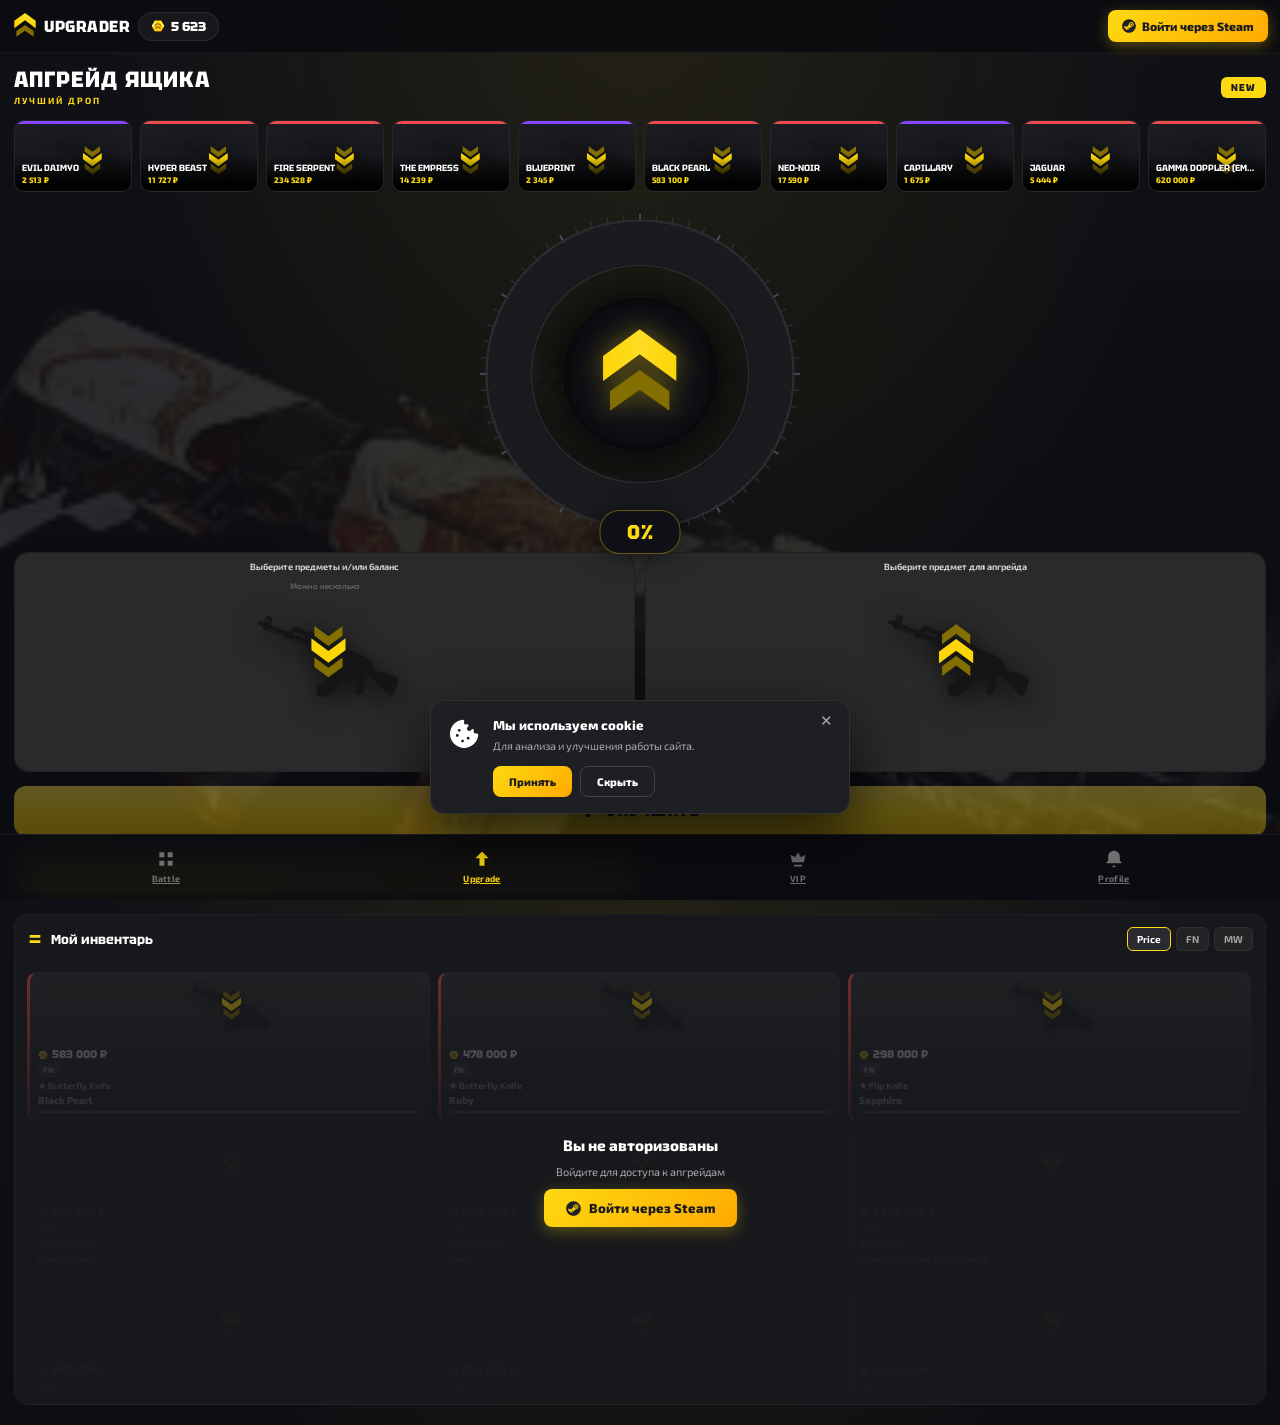
==== commit 27a0c30a: "Update index.html" ====
--- a/index.html
+++ b/index.html
@@ -582,6 +582,9 @@
   </div>
 </div>
 
+<!-- ===== IMAGES.JS (внешний файл с картинками) ===== -->
+<script src="images.js"></script>
+
 <script>
 /* ===== ДИАГНОСТИКА ===== */
 window.onerror=function(m,u,l){console.error('JS ERROR:',m,l)};
@@ -590,9 +593,8 @@
 /* ===== ВАЛЮТА ===== */
 function fmt(v){return Number(v).toLocaleString('ru-RU',{minimumFractionDigits:0,maximumFractionDigits:0})+' ₽'}
 
-/* ===== БАЗА ПРЕДМЕТОВ (200 шт) ===== */
+/* ===== БАЗА ПРЕДМЕТОВ ===== */
 const RAW=[
-  // --- НОЖИ ---
   ['★ Butterfly Knife','Black Pearl',583000,'FN','#EB4B4B'],
   ['★ Butterfly Knife','Ruby',478000,'FN','#EB4B4B'],
   ['★ Flip Knife','Sapphire',298000,'FN','#EB4B4B'],
@@ -603,7 +605,6 @@
   ['★ Butterfly Knife','Fade',510000,'FN','#EB4B4B'],
   ['★ Karambit','Gamma Doppler (Emerald)',620000,'FN','#EB4B4B'],
   ['★ Talon Knife','Doppler (Ruby)',498000,'FN','#EB4B4B'],
-  // --- AWP ---
   ['AWP','Dragon Lore',871549,'WW','#EB4B4B'],
   ['AWP','Gungnir',435552,'FN','#EB4B4B'],
   ['AWP','Medusa',318288,'FN','#EB4B4B'],
@@ -623,7 +624,6 @@
   ['AWP','Capillary',1675,'MW','#8847FF'],
   ['AWP','Atheris',1256,'FN','#8847FF'],
   ['AWP','POP AWP',800,'MW','#8847FF'],
-  // --- AK-47 ---
   ['AK-47','Wild Lotus',312000,'FN','#EB4B4B'],
   ['AK-47','Gold Arabesque',85000,'FN','#EB4B4B'],
   ['AK-47','Fire Serpent',234528,'MW','#EB4B4B'],
@@ -646,7 +646,6 @@
   ['AK-47','Phantom Disruptor',1843,'FN','#8847FF'],
   ['AK-47','Ice Coaled',1800,'FT','#8847FF'],
   ['AK-47','Safety Net',450,'FT','#8847FF'],
-  // --- M4 ---
   ['M4A4','Howl',293000,'FN','#EB4B4B'],
   ['M4A4','The Emperor',18427,'FN','#EB4B4B'],
   ['M4A4','Neo-Noir',9214,'FN','#EB4B4B'],
@@ -672,7 +671,6 @@
   ['M4A1-S','Chantico Fire',7539,'FT','#EB4B4B'],
   ['M4A1-S','Blue Phosphor',3769,'FN','#8847FF'],
   ['M4A1-S','Night Terror',1200,'MW','#8847FF'],
-  // --- ПИСТОЛЕТЫ ---
   ['USP-S','Kill Confirmed',7120,'MW','#EB4B4B'],
   ['USP-S','Printstream',10889,'FN','#EB4B4B'],
   ['USP-S','Neo-Noir',6282,'FN','#EB4B4B'],
@@ -713,7 +711,6 @@
   ['CZ75-Auto','Victoria',25000,'MW','#EB4B4B'],
   ['Dual Berettas','Melondrama',800,'FN','#8847FF'],
   ['R8 Revolver','Fade',15000,'FN','#EB4B4B'],
-  // --- ПП / SMG ---
   ['MAC-10','Neon Rider',1843,'FN','#EB4B4B'],
   ['MAC-10','Curse',4500,'FT','#8847FF'],
   ['MAC-10','Disco Tech',8000,'FN','#EB4B4B'],
@@ -725,14 +722,12 @@
   ['PP-Bizon','Judgement of Anubis',6000,'FN','#EB4B4B'],
   ['MP7','Bloodsport',2500,'FN','#8847FF'],
   ['MP5-SD','Phosphor',1500,'FN','#8847FF'],
-  // --- ДРОБОВИКИ / ПУЛЕМЁТЫ ---
   ['XM1014','Tranquility',1200,'FN','#8847FF'],
   ['MAG-7','Justice',3000,'MW','#8847FF'],
   ['Negev','Mjolnir',120000,'FN','#EB4B4B'],
   ['M249','Aztec',25000,'MW','#EB4B4B'],
   ['Nova','Hyper Beast',4500,'MW','#EB4B4B'],
   ['Sawed-Off','The Kraken',3500,'MW','#8847FF'],
-  // --- ОСТАЛЬНОЕ ---
   ['FAMAS','Roll Cage',1508,'MW','#8847FF'],
   ['FAMAS','Commemoration',18000,'FN','#EB4B4B'],
   ['SG 553','Integrale',2094,'MW','#8847FF'],
@@ -746,7 +741,6 @@
   ["SSG 08","Death's Head",8000,'MW','#EB4B4B'],
   ['SCAR-20','Emerald',45000,'FN','#EB4B4B'],
   ['G3SG1','The Executioner',3500,'MW','#8847FF'],
-  // --- НАКЛЕЙКИ ---
   ['Sticker','Titan (Holo) | Katowice 2014',12500000,'-','#EB4B4B'],
   ['Sticker','iBUYPOWER (Holo) | Katowice 2014',6800000,'-','#EB4B4B'],
   ['Sticker','Reason Gaming (Holo) | Katowice 2014',11800000,'-','#EB4B4B'],
@@ -777,7 +771,6 @@
   ['Sticker','Headshot Guarantee',1500,'-','#8847FF'],
   ['Sticker','See Ya Later',800,'-','#8847FF'],
   ['Sticker','Piggles',300,'-','#8847FF'],
-  // --- АГЕНТЫ ---
   ['Agent | CT','Sir Bloody Loudmouth Darryl',6500,'-','#EB4B4B'],
   ['Agent | CT','Sir Bloody Miami Darryl',8200,'-','#EB4B4B'],
   ['Agent | CT','Cmdr. Mae "Dead Cold" Jamison',2800,'-','#EB4B4B'],
@@ -831,25 +824,17 @@
   ['Agent | T','Darryl | The Professionals (Red Shirt)',2500,'-','#EB4B4B']
 ];
 
-/* ===== ИКОНКИ: CS2CDN ===== */
-const CDN='https://cs2cdn.com';
-function iconFor(wep,skin){
-  if(wep.includes('★'))return CDN+'/econ/default_generated/weapon_knife_default_light_png.png';
-  if(wep==='AWP')return CDN+'/econ/default_generated/weapon_awp_default_light_png.png';
-  if(wep==='AK-47')return CDN+'/econ/default_generated/weapon_ak47_default_light_png.png';
-  if(wep==='M4A4')return CDN+'/econ/default_generated/weapon_m4a1_default_light_png.png';
-  if(wep==='M4A1-S')return CDN+'/econ/default_generated/weapon_m4a1_silencer_default_light_png.png';
-  if(wep==='USP-S')return CDN+'/econ/default_generated/weapon_usp_silencer_default_light_png.png';
-  if(wep==='Glock-18')return CDN+'/econ/default_generated/weapon_glock_default_light_png.png';
-  if(wep==='Desert Eagle')return CDN+'/econ/default_generated/weapon_deagle_default_light_png.png';
-  if(wep==='Sticker'&&skin.includes('Titan'))return CDN+'/econ/stickers/cologne2014/titan_holo.png';
-  if(wep.includes('Agent'))return CDN+'/econ/characters/customplayer_tm_professional_varf5_png.png';
+/* ===== ПОИСК КАРТИНКИ (из images.js) ===== */
+function iconFor(wep,skin,wear){
+  if(typeof resolveImage === 'function'){
+    try { return resolveImage(wep,skin,wear); } catch(e){ console.warn('resolveImage error',e); }
+  }
   return 'unknown-item.svg';
 }
 
 const DB=RAW.map((r,i)=>({
   id:i+1,wep:r[0],skin:r[1],name:r[0]+' | '+r[1],
-  price:r[2],wear:r[3],color:r[4],img:iconFor(r[0],r[1])
+  price:r[2],wear:r[3],color:r[4],img:iconFor(r[0],r[1],r[3])
 }));
 
 const state={
@@ -882,7 +867,7 @@
     const c=document.createElement('div');
     c.className='drop-card';
     c.innerHTML=`<div class="bar" style="background:${it.color}"></div>
-      <img class="img" src="${it.img}" alt="">
+      <img class="img" src="${it.img}" alt="" onerror="this.src='unknown-item.svg'">
       <div class="info"><div class="n">${it.skin}</div><div class="p">${fmt(it.price)}</div></div>`;
     el.appendChild(c);
   });
@@ -895,7 +880,7 @@
   d.style.borderLeftColor=it.color;
   if(opts&&opts.selected)d.classList.add('sel');
   d.innerHTML=`
-    <div class="thumb"><img src="${it.img}" alt=""></div>
+    <div class="thumb"><img src="${it.img}" alt="" onerror="this.src='unknown-item.svg'"></div>
     <div class="body">
       <div class="price-row"><img class="coin" src="coins.svg" alt="">${fmt(it.price)}</div>
       <div class="wear-badge">${it.wear}</div>
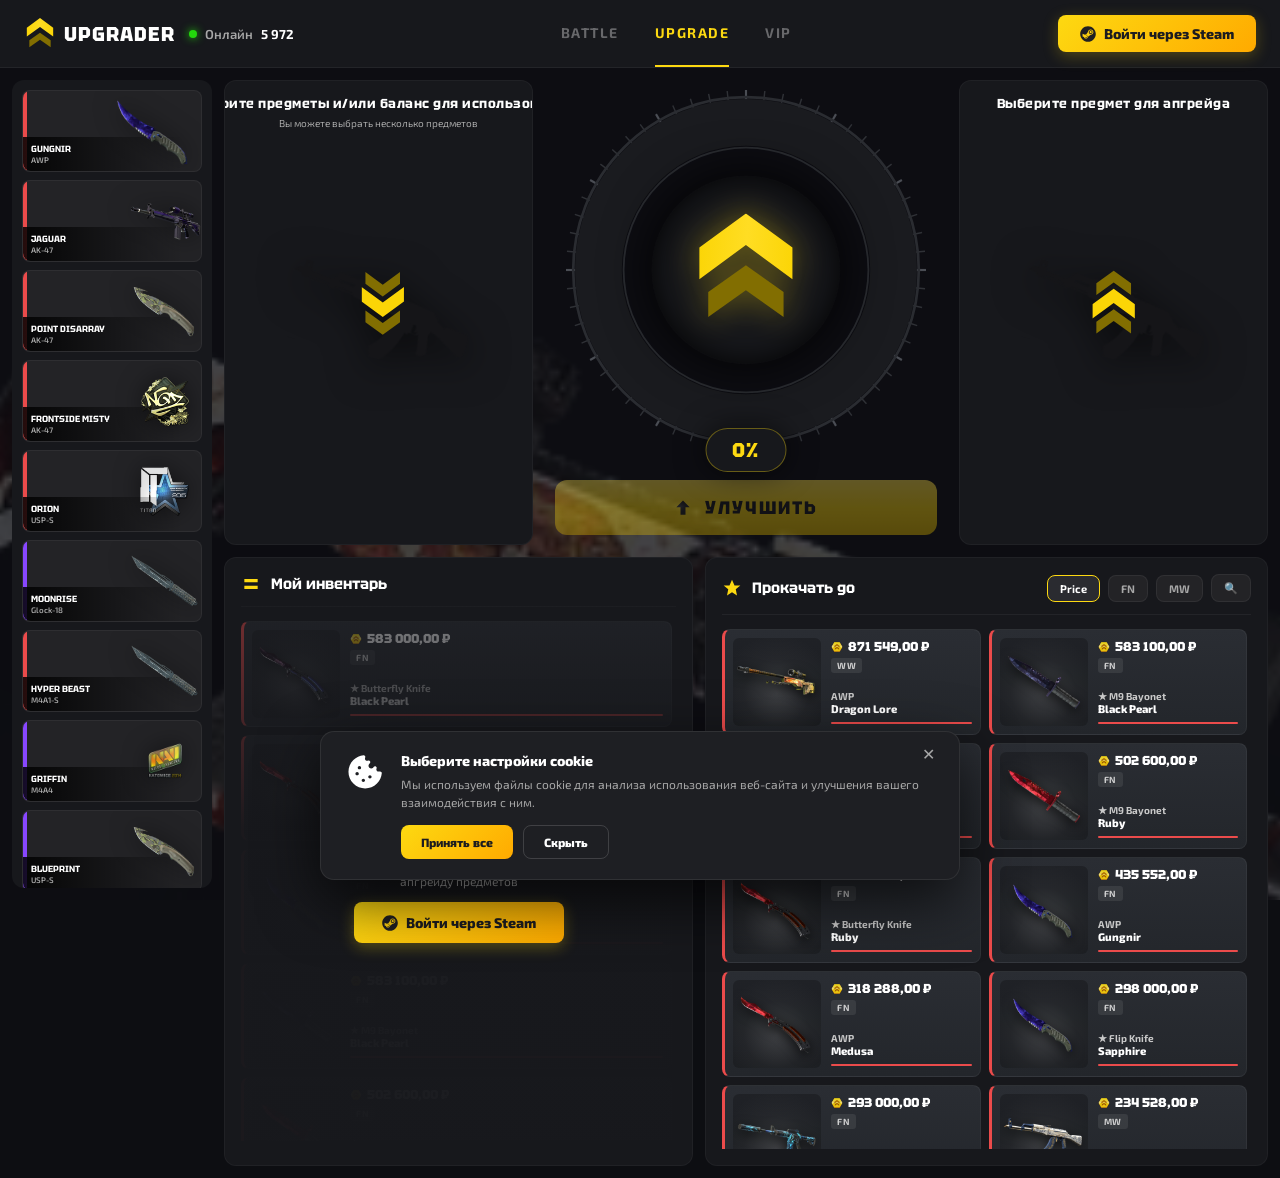
==== commit d3cab8b4: "Update index.html" ====
--- a/index.html
+++ b/index.html
@@ -2,568 +2,320 @@
 <html lang="ru">
 <head>
 <meta charset="UTF-8">
-<meta name="viewport" content="width=device-width,initial-scale=1,maximum-scale=1,user-scalable=no,viewport-fit=cover">
-<title>Апгрейдер предметов CS2 | UPGRADER</title>
+<meta name="viewport" content="width=device-width,initial-scale=1">
+<title>Апгрейдер предметов CS2 | Официальный Сайт UPGRADER</title>
 <link href="https://fonts.googleapis.com/css2?family=Exo+2:wght@400;600;700;800&family=Tektur:wght@400;600;700;800&display=swap" rel="stylesheet">
 <style>
-*{margin:0;padding:0;box-sizing:border-box;-webkit-tap-highlight-color:transparent}
+/* ==========================================
+   ВСЁ В ОДНОМ ФАЙЛЕ, БЕЗ ВНЕШНИХ CSS
+   ========================================== */
+*{margin:0;padding:0;box-sizing:border-box}
 html,body{height:100%}
-body{
-  font-family:'Exo 2',sans-serif;background:#0b0c10;color:#fff;
-  min-height:100vh;overflow-x:hidden;
-  background-image:radial-gradient(ellipse at 50% 0%, rgba(253,217,17,.08), transparent 60%),
-                   linear-gradient(180deg,#101116 0%,#0b0c10 100%);
-  padding-bottom:78px;
-}
-body::before{
-  content:'';position:fixed;inset:0;
-  background:url('bottom-gun.webp') center top/cover no-repeat;
-  opacity:.12;z-index:0;pointer-events:none;
-}
+body{font-family:'Exo 2',sans-serif;background:#101116;color:#fff;min-height:100vh;overflow-x:hidden;background-image:url('bottom-gun.webp');background-size:cover;background-position:center top;background-attachment:fixed;background-color:#0d0e12}
+body::before{content:'';position:fixed;inset:0;background:rgba(13,14,18,.78);z-index:0;pointer-events:none}
 img,svg,span{pointer-events:none;user-select:none}
 button,a{cursor:pointer;outline:none;border:none;background:none;font-family:inherit;color:inherit}
 input{font-family:inherit}
 
-/* ===== HEADER ===== */
-.header{
-  position:sticky;top:0;z-index:50;
-  background:rgba(12,13,17,.92);backdrop-filter:blur(14px);
-  border-bottom:1px solid rgba(255,255,255,.05);
-  padding:10px 12px;display:flex;align-items:center;justify-content:space-between;gap:8px;
-  padding-top:calc(10px + env(safe-area-inset-top));
-}
-.header-left{display:flex;align-items:center;gap:8px;min-width:0}
-.logo{display:flex;align-items:center;gap:6px;font-family:'Tektur';font-weight:800;font-size:16px;letter-spacing:.5px;color:#fff;text-decoration:none}
-.logo img{width:26px;height:26px;object-fit:contain}
-.balance-pill{
-  display:flex;align-items:center;gap:6px;
-  background:rgba(255,255,255,.05);border:1px solid rgba(255,255,255,.08);
-  border-radius:20px;padding:5px 12px;font-family:'Tektur';font-weight:800;font-size:13px;
-}
-.balance-pill img{width:14px;height:14px}
-.header-right{display:flex;align-items:center;gap:8px;flex-shrink:0}
-.btn-steam{
-  background:linear-gradient(135deg,#FDD911,#ffaa00);color:#1C1C20;
-  font-weight:800;font-size:12px;padding:9px 14px;border-radius:8px;
-  display:flex;align-items:center;gap:6px;white-space:nowrap;
-  box-shadow:0 4px 14px rgba(253,217,17,.3);transition:.2s;
-}
-.btn-steam:active{transform:scale(.97)}
-.btn-steam img{width:14px;height:14px;object-fit:contain}
+/* HEADER */
+.header{position:sticky;top:0;z-index:50;background:#17181C;border-bottom:1px solid rgba(255,255,255,.05);padding:0 24px;display:flex;align-items:center;justify-content:space-between;height:68px;gap:16px}
+.header-left{display:flex;align-items:center;gap:14px;flex-shrink:0}
+.logo{display:flex;align-items:center;gap:8px;font-family:'Tektur';font-weight:800;font-size:20px;letter-spacing:1px;color:#fff;text-decoration:none}
+.logo img{width:32px;height:32px;object-fit:contain}
+.online{display:flex;align-items:center;gap:8px;color:#a7a7a7;font-size:13px;font-weight:600}
+.online .dot{width:8px;height:8px;background:#23d70c;border-radius:50%;box-shadow:0 0 8px #23d70c;animation:pulse 2s infinite}
+@keyframes pulse{50%{opacity:.4}}
+.header-nav{display:flex;gap:36px;height:100%;align-items:center}
+.header-nav a{color:rgba(255,255,255,.35);text-decoration:none;font-size:14px;font-weight:700;letter-spacing:1.5px;text-transform:uppercase;height:100%;display:flex;align-items:center;border-bottom:2px solid transparent;transition:.25s}
+.header-nav a.active{color:#FDD911;border-bottom-color:#FDD911}
+.header-nav a:hover{color:#fff}
+.header-right{display:flex;align-items:center;gap:14px;flex-shrink:0}
+.btn-steam{background:linear-gradient(135deg,#FDD911,#ffaa00);color:#1C1C20;font-weight:800;font-size:14px;padding:10px 22px;border-radius:8px;transition:.25s;box-shadow:0 4px 15px rgba(253,217,17,.25);display:flex;align-items:center;gap:8px}
+.btn-steam:hover{transform:translateY(-1px);box-shadow:0 6px 22px rgba(253,217,17,.45)}
+.btn-steam img{width:16px;height:16px;object-fit:contain}
+
+/* PROFILE */
 .profile-box{display:none;align-items:center}
 .profile-box.show{display:flex}
-.profile-avatar{width:36px;height:36px;border-radius:50%;border:2px solid #FDD911;overflow:hidden;background:#17181C}
+.profile-info{display:flex;align-items:center;gap:12px;background:#232326;border:1px solid rgba(255,255,255,.08);padding:6px 12px 6px 6px;border-radius:12px;transition:.25s}
+.profile-info:hover{border-color:rgba(253,217,17,.4)}
+.profile-avatar{width:40px;height:40px;border-radius:50%;background:#17181C;overflow:hidden;flex-shrink:0;border:2px solid #FDD911}
 .profile-avatar img{width:100%;height:100%;object-fit:cover;display:block}
-.profile-settings{
-  width:36px;height:36px;border-radius:50%;background:rgba(255,255,255,.06);
-  display:flex;align-items:center;justify-content:center;color:#cfcfcf;margin-left:6px;
-}
+.profile-meta{display:flex;flex-direction:column;min-width:0}
+.profile-nick{font-size:13px;font-weight:800;color:#fff;white-space:nowrap;overflow:hidden;text-overflow:ellipsis;max-width:120px}
+.profile-balance{font-size:11px;color:#FDD911;font-weight:700}
+.profile-settings{width:30px;height:30px;border-radius:8px;background:rgba(255,255,255,.05);color:#a7a7a7;display:flex;align-items:center;justify-content:center;transition:.2s}
+.profile-settings:hover{background:rgba(253,217,17,.15);color:#FDD911}
 .profile-settings svg{width:16px;height:16px}
 
-/* ===== TITLE ROW ===== */
-.section-title{
-  padding:16px 14px 10px;display:flex;align-items:center;justify-content:space-between;
-  position:relative;z-index:1;
-}
-.section-title h1{
-  font-family:'Tektur';font-size:22px;font-weight:800;letter-spacing:1px;
-  text-transform:uppercase;color:#fff;line-height:1;
-}
-.section-title .sub{
-  display:block;font-family:'Exo 2';font-size:9px;font-weight:700;color:#FDD911;
-  letter-spacing:2px;text-transform:uppercase;margin-top:4px;
-}
-.badge-new{
-  background:#FDD911;color:#1C1C20;font-family:'Tektur';font-weight:800;font-size:10px;
-  padding:4px 10px;border-radius:6px;letter-spacing:1px;
-}
-
-/* ===== DROP STRIP ===== */
-.drop-strip{
-  position:relative;z-index:1;
-  display:flex;gap:8px;overflow-x:auto;padding:4px 14px 14px;
-  scroll-snap-type:x mandatory;
-  -ms-overflow-style:none;scrollbar-width:none;
-}
-.drop-strip::-webkit-scrollbar{display:none}
-.drop-card{
-  position:relative;flex:0 0 118px;height:72px;border-radius:10px;overflow:hidden;
-  background:linear-gradient(180deg,#1c1d22,#141519);
-  border:1px solid rgba(255,255,255,.06);
-  scroll-snap-align:start;
-  display:flex;align-items:flex-end;
-}
-.drop-card .bar{position:absolute;top:0;left:0;width:100%;height:3px;z-index:3}
-.drop-card .img{
-  position:absolute;right:-6px;bottom:-4px;height:80%;max-width:80%;object-fit:contain;
-  z-index:2;filter:drop-shadow(0 4px 10px rgba(0,0,0,.7));
-}
-.drop-card .info{
-  position:relative;z-index:4;padding:6px 7px;width:100%;
-  background:linear-gradient(0deg,rgba(0,0,0,.9) 20%,transparent);
-  min-width:0;
-}
-.drop-card .info .n{
-  font-family:'Tektur';font-size:9px;font-weight:700;text-transform:uppercase;
-  white-space:nowrap;overflow:hidden;text-overflow:ellipsis;
-}
-.drop-card .info .p{
-  font-size:8px;color:#FDD911;font-weight:800;margin-top:1px;
-}
-
-/* ===== MAIN ===== */
-.main{position:relative;z-index:1;padding:0 14px 20px;display:flex;flex-direction:column;gap:14px}
-
-/* ===== WHEEL ===== */
-.wheel-block{
-  display:flex;flex-direction:column;align-items:center;gap:18px;
-  padding:8px 0 4px;
-}
-.wheel{
-  position:relative;width:240px;height:240px;aspect-ratio:1;
-}
+/* LAYOUT */
+.layout{position:relative;z-index:1;display:grid;grid-template-columns:200px 1fr;gap:12px;padding:12px;min-height:calc(100vh - 68px)}
+@media(max-width:1024px){.layout{grid-template-columns:1fr}.live-drop{display:none}}
+
+/* LIVE DROP */
+.live-drop{background:#17181C;border-radius:12px;padding:10px;display:flex;flex-direction:column;gap:8px;overflow-y:auto;max-height:calc(100vh - 92px);position:sticky;top:80px;min-height:400px}
+.live-drop::-webkit-scrollbar{width:4px}
+.live-drop::-webkit-scrollbar-thumb{background:#2a2b30;border-radius:2px}
+.drop-card{position:relative;height:82px;border-radius:8px;background:#232326;border:1px solid rgba(255,255,255,.05);overflow:hidden;flex-shrink:0;display:flex;align-items:flex-end}
+.drop-card .img{position:absolute;right:0;top:50%;transform:translateY(-50%);height:90%;max-width:70%;object-fit:contain;z-index:2;filter:drop-shadow(0 0 12px rgba(0,0,0,.5))}
+.drop-card .info{position:relative;z-index:3;padding:6px 8px;width:100%;background:linear-gradient(90deg,rgba(0,0,0,.85),transparent 90%);border-radius:0 0 8px 8px;min-width:0}
+.drop-card .info .n{font-family:'Tektur';font-size:9px;font-weight:700;text-transform:uppercase;white-space:nowrap;overflow:hidden;text-overflow:ellipsis;max-width:110px}
+.drop-card .info .w{font-size:8px;color:#a7a7a7;font-weight:600;white-space:nowrap;overflow:hidden;text-overflow:ellipsis;max-width:110px}
+.drop-card .top-bar{position:absolute;top:0;left:0;width:4px;height:100%;z-index:1}
+
+/* MAIN */
+.main{display:flex;flex-direction:column;gap:12px;min-width:0}
+
+/* UPGRADE PANEL */
+.upgrade-panel{display:grid;grid-template-columns:1fr 1.3fr 1fr;gap:12px;align-items:stretch}
+@media(max-width:1024px){.upgrade-panel{grid-template-columns:1fr}}
+.slot{background:#17181C;border-radius:12px;padding:20px 16px;min-height:420px;display:flex;flex-direction:column;align-items:center;justify-content:center;position:relative;border:1px solid rgba(255,255,255,.04);overflow:hidden}
+.slot-title{position:absolute;top:14px;left:50%;transform:translateX(-50%);font-family:'Tektur';font-size:13px;font-weight:700;text-align:center;color:#fff;letter-spacing:.5px;white-space:nowrap;z-index:3}
+.slot-sub{position:absolute;top:36px;left:50%;transform:translateX(-50%);font-size:10px;color:#a7a7a7;text-align:center;width:80%;z-index:3}
+.slot-img-wrap{position:relative;display:flex;align-items:center;justify-content:center;margin-top:30px;width:220px;height:200px;z-index:2}
+.slot-img{position:relative;z-index:2;max-height:180px;max-width:95%;object-fit:contain;transition:.3s;filter:drop-shadow(0 8px 20px rgba(0,0,0,.6))}
+.slot-info{margin-top:14px;text-align:center;max-width:100%;z-index:3}
+.slot-info .nm{font-size:13px;font-weight:700;white-space:nowrap;overflow:hidden;text-overflow:ellipsis;max-width:200px;margin:0 auto}
+.slot-info .pr{font-size:16px;font-weight:800;color:#FDD911;margin-top:4px}
+
+/* WHEEL */
+.wheel-wrap{display:flex;flex-direction:column;align-items:center;justify-content:center;gap:30px;padding:10px}
+.wheel{position:relative;width:360px;height:360px;max-width:100%;aspect-ratio:1}
 .wheel svg{width:100%;height:100%;position:absolute;inset:0;overflow:visible}
-.wheel .inner{
-  position:absolute;top:50%;left:50%;width:48%;height:48%;transform:translate(-50%,-50%);
-  background:#101116;border-radius:50%;display:flex;align-items:center;justify-content:center;
-  box-shadow:0 0 40px rgba(0,0,0,.9),inset 0 0 24px rgba(0,0,0,.9),0 0 0 1px rgba(255,255,255,.04);
-  z-index:3;
-}
-.wheel .inner img{width:58%;height:58%;object-fit:contain;filter:drop-shadow(0 0 12px rgba(253,217,17,.4))}
-.wheel .pointer{
-  position:absolute;top:50%;left:50%;width:0;height:0;
-  transform-origin:0 0;transition:transform 3.6s cubic-bezier(.17,.67,.12,1);
-  z-index:4;opacity:0;
-}
+.wheel .inner{position:absolute;top:50%;left:50%;width:52%;height:52%;transform:translate(-50%,-50%);background:#17181C;border-radius:50%;display:flex;align-items:center;justify-content:center;box-shadow:0 0 50px rgba(0,0,0,.9),inset 0 0 30px rgba(0,0,0,.9), 0 0 0 1px rgba(255,255,255,.04);z-index:3}
+.wheel .inner img{width:60%;height:60%;object-fit:contain;filter:drop-shadow(0 0 16px rgba(253,217,17,.4))}
+.wheel .pointer{position:absolute;top:50%;left:50%;width:0;height:0;transform-origin:0 0;transition:transform 3.6s cubic-bezier(.17,.67,.12,1);z-index:4;opacity:0}
 .wheel .pointer.on{opacity:1}
-.wheel .pointer img{
-  position:absolute;top:-104px;left:-7px;width:14px;height:22px;max-width:none;
-  filter:drop-shadow(0 0 6px rgba(253,217,17,.9));
-}
-.wheel .result-plate{
-  position:absolute;top:50%;left:50%;transform:translate(-50%,-50%) scale(.6);opacity:0;
-  z-index:6;font-family:'Tektur';font-weight:800;font-size:16px;text-align:center;
-  pointer-events:none;transition:.35s;line-height:1.2;
-}
+.wheel .pointer img{position:absolute;top:-158px;left:-10px;width:20px;height:30px;max-width:none;filter:drop-shadow(0 0 8px rgba(253,217,17,.9))}
+.wheel .result-plate{position:absolute;top:50%;left:50%;transform:translate(-50%,-50%) scale(.6);opacity:0;z-index:6;font-family:'Tektur';font-weight:800;font-size:22px;text-align:center;pointer-events:none;transition:.35s}
 .wheel .result-plate.show{transform:translate(-50%,-50%) scale(1);opacity:1}
-.wheel .result-plate.win{color:#23d70c;text-shadow:0 0 18px rgba(35,215,12,.6)}
-.wheel .result-plate.lose{color:#EB4B4B;text-shadow:0 0 18px rgba(235,75,75,.6)}
-.wheel .percent-label{
-  position:absolute;bottom:-14px;left:50%;transform:translateX(-50%);
-  background:#101116;border:1px solid rgba(253,217,17,.35);
-  padding:6px 22px;border-radius:20px;font-family:'Tektur';
-  font-size:17px;font-weight:800;color:#FDD911;z-index:5;
-  box-shadow:0 0 24px rgba(0,0,0,.6);letter-spacing:1px;
-}
-
-/* ===== SLOTS ===== */
-.slots{display:grid;grid-template-columns:1fr 1fr;gap:10px}
-.slot{
-  background:linear-gradient(180deg,#17181C,#131418);
-  border:1px solid rgba(255,255,255,.05);
-  border-radius:14px;padding:12px 8px;min-height:170px;
-  display:flex;flex-direction:column;align-items:center;justify-content:center;
-  position:relative;overflow:hidden;text-align:center;
-}
-.slot::after{
-  content:'';position:absolute;inset:0;
-  background:#2a2a2a;
-  border-radius:14px;
-  pointer-events:none;
-  z-index:0;
-}
-.slot > *{position:relative;z-index:1}
-.slot-title{
-  position:absolute;top:8px;left:50%;transform:translateX(-50%);
-  font-size:9px;font-weight:700;color:#cfcfcf;text-align:center;
-  width:92%;line-height:1.25;z-index:3;
-}
-.slot-sub{position:absolute;top:28px;left:50%;transform:translateX(-50%);font-size:8px;color:#7a7a7a;z-index:3}
-.slot-img-wrap{
-  position:relative;display:flex;align-items:center;justify-content:center;
-  width:130px;height:100px;margin-top:14px;z-index:2;
-}
-.slot-img{max-height:96px;max-width:100%;object-fit:contain;filter:drop-shadow(0 6px 14px rgba(0,0,0,.7))}
-.slot-info{margin-top:8px;z-index:3;max-width:100%;padding:0 4px}
-.slot-info .nm{font-size:10px;font-weight:700;white-space:nowrap;overflow:hidden;text-overflow:ellipsis;max-width:130px;margin:0 auto}
-.slot-info .pr{font-size:12px;font-weight:800;color:#FDD911;margin-top:3px}
-
-/* ===== UPGRADE BUTTON ===== */
-.btn-upgrade{
-  background:linear-gradient(180deg,#FFE14B 0%,#FDD911 50%,#E6BE00 100%);
-  color:#1C1C20;padding:15px 30px;border-radius:12px;
-  font-family:'Tektur';font-size:15px;font-weight:800;letter-spacing:1.5px;
-  text-transform:uppercase;width:100%;
-  display:flex;align-items:center;justify-content:center;gap:10px;
-  box-shadow:0 4px 18px rgba(253,217,17,.35),inset 0 1px 0 rgba(255,255,255,.5);
-  transition:.2s;
-}
-.btn-upgrade:active:not(:disabled){transform:scale(.98)}
-.btn-upgrade:disabled{opacity:.35;cursor:not-allowed;box-shadow:none}
-.btn-upgrade svg{width:18px;height:18px}
+.wheel .result-plate.win{color:#23d70c;text-shadow:0 0 20px rgba(35,215,12,.6)}
+.wheel .result-plate.lose{color:#EB4B4B;text-shadow:0 0 20px rgba(235,75,75,.6)}
+.wheel .debug{position:absolute;top:-30px;left:50%;transform:translateX(-50%);font-size:11px;color:#a7a7a7;font-family:monospace;white-space:nowrap;z-index:10;pointer-events:none}
+.wheel .percent-label{position:absolute;bottom:-22px;left:50%;transform:translateX(-50%);background:#17181C;border:1px solid rgba(253,217,17,.35);padding:8px 26px;border-radius:26px;font-family:'Tektur';font-size:20px;font-weight:800;color:#FDD911;z-index:5;box-shadow:0 0 30px rgba(0,0,0,.6);letter-spacing:1px}
+
+.btn-upgrade{background:linear-gradient(180deg,#FFE14B 0%, #FDD911 50%, #E6BE00 100%);color:#1C1C20;padding:16px 60px;border-radius:12px;font-family:'Tektur';font-size:18px;font-weight:800;letter-spacing:2px;text-transform:uppercase;transition:.25s;width:100%;max-width:420px;box-shadow:0 4px 18px rgba(253,217,17,.35), inset 0 1px 0 rgba(255,255,255,.5);display:flex;align-items:center;justify-content:center;gap:12px}
+.btn-upgrade:hover:not(:disabled){transform:translateY(-2px);box-shadow:0 10px 35px rgba(253,217,17,.55), inset 0 1px 0 rgba(255,255,255,.5)}
+.btn-upgrade:disabled{opacity:.35;cursor:not-allowed;box-shadow:none;transform:none}
+.btn-upgrade svg{width:20px;height:20px}
 .btn-upgrade.loading{pointer-events:none;color:transparent;position:relative}
-.btn-upgrade.loading::after{
-  content:'';position:absolute;width:22px;height:22px;top:50%;left:50%;margin:-11px 0 0 -11px;
-  border:3px solid rgba(28,28,32,.3);border-top-color:#1C1C20;border-radius:50%;
-  animation:spin .8s linear infinite;
-}
+.btn-upgrade.loading::after{content:'';position:absolute;width:24px;height:24px;top:50%;left:50%;margin:-12px 0 0 -12px;border:3px solid rgba(28,28,32,.3);border-top-color:#1C1C20;border-radius:50%;animation:spin .8s linear infinite}
 @keyframes spin{to{transform:rotate(360deg)}}
 
-/* ===== TABS ===== */
-.tabs{
-  display:grid;grid-template-columns:1fr 1fr;gap:8px;
-  background:#141519;border:1px solid rgba(255,255,255,.05);
-  border-radius:12px;padding:6px;
-}
-.tab{
-  padding:11px 8px;border-radius:9px;font-size:12px;font-weight:800;
-  color:#8a8a8a;text-align:center;transition:.2s;
-  display:flex;align-items:center;justify-content:center;gap:6px;
-}
-.tab.active{background:linear-gradient(135deg,#FDD911,#ffaa00);color:#1C1C20}
-.tab svg{width:14px;height:14px;fill:currentColor}
-
-/* ===== INVENTORY / TILES ===== */
-.inv-grid,.tiles{
-  display:grid;grid-template-columns:repeat(2,1fr);gap:8px;
-  max-height:420px;overflow-y:auto;padding-right:2px;
-}
-.inv-grid::-webkit-scrollbar,.tiles::-webkit-scrollbar{width:4px}
-.inv-grid::-webkit-scrollbar-thumb,.tiles::-webkit-scrollbar-thumb{background:#2a2b30;border-radius:2px}
-.item-card{
-  display:flex;flex-direction:column;gap:6px;padding:8px;border-radius:10px;
-  background:linear-gradient(180deg,#2a2d33 0%,#1e2025 100%);
-  border:1px solid rgba(255,255,255,.05);
-  border-left:3px solid #888;cursor:pointer;transition:.2s;
-  position:relative;overflow:hidden;min-height:130px;
-}
-.item-card:active{transform:scale(.97)}
-.item-card.sel{border-color:#FDD911;box-shadow:0 0 0 1px #FDD911,0 0 16px rgba(253,217,17,.25)}
-.item-card.sel::after{
-  content:'✓';position:absolute;top:6px;right:6px;width:18px;height:18px;border-radius:50%;
-  background:#FDD911;color:#1C1C20;display:flex;align-items:center;justify-content:center;
-  font-size:11px;font-weight:900;z-index:5;
-}
-.item-card .thumb{
-  position:relative;width:100%;height:62px;background:#2a2a2a;
-  border-radius:6px;display:flex;align-items:center;justify-content:center;overflow:hidden;
-}
-.item-card .thumb img{position:relative;z-index:2;max-width:94%;max-height:94%;object-fit:contain;filter:drop-shadow(0 3px 6px rgba(0,0,0,.7))}
-.item-card .body{display:flex;flex-direction:column;gap:3px;min-width:0}
-.item-card .price-row{display:flex;align-items:center;gap:4px;font-family:'Tektur';font-weight:800;font-size:11px;color:#fff;line-height:1}
-.item-card .price-row .coin{width:10px;height:10px;flex-shrink:0;opacity:.9}
-.item-card .wear-badge{display:inline-block;background:rgba(255,255,255,.08);color:#cfcfcf;font-size:8px;font-weight:700;padding:2px 5px;border-radius:3px;letter-spacing:.5px;align-self:flex-start}
-.item-card .wep-name{font-size:9px;font-weight:700;color:#c9c9c9;white-space:nowrap;overflow:hidden;text-overflow:ellipsis}
-.item-card .skin-name{font-size:10px;font-weight:800;color:#fff;white-space:nowrap;overflow:hidden;text-overflow:ellipsis}
-.item-card .rarity-bar{height:2px;border-radius:2px;margin-top:2px}
-
-/* ===== PANEL ===== */
-.panel{
-  background:linear-gradient(180deg,#17181C,#131418);
-  border-radius:14px;padding:12px;border:1px solid rgba(255,255,255,.05);
-  position:relative;overflow:hidden;
-}
-.panel-head{
-  display:flex;align-items:center;justify-content:space-between;
-  margin-bottom:10px;padding-bottom:10px;border-bottom:1px solid rgba(255,255,255,.05);
-}
-.panel-head .t{display:flex;align-items:center;gap:8px;font-family:'Tektur';font-size:13px;font-weight:700}
-.panel-head .t svg{width:16px;height:16px;fill:#FDD911}
-.filters{display:flex;gap:5px;flex-wrap:wrap}
-.chip{
-  background:#232326;border:1px solid rgba(255,255,255,.06);border-radius:6px;
-  padding:5px 9px;font-size:10px;font-weight:700;color:#a7a7a7;transition:.2s;
-}
-.chip.active{color:#fff;border-color:#FDD911;background:#2a2b30}
-
-/* ===== AUTH OVERLAY ===== */
-.auth-overlay{
-  position:absolute;inset:44px 0 0 0;
-  background:linear-gradient(180deg,rgba(23,24,28,.55),rgba(23,24,28,.98) 40%);
-  display:flex;flex-direction:column;align-items:center;justify-content:center;
-  gap:10px;z-index:5;padding:16px;text-align:center;border-radius:0 0 14px 14px;
-}
-.auth-overlay h3{font-size:15px;font-weight:800}
-.auth-overlay p{font-size:11px;color:#a7a7a7;max-width:220px;line-height:1.4}
-.btn-steam-big{
-  background:linear-gradient(135deg,#FDD911,#ffaa00);color:#1C1C20;
-  font-weight:800;font-size:13px;padding:11px 22px;border-radius:8px;
-  box-shadow:0 4px 15px rgba(253,217,17,.3);display:flex;align-items:center;gap:8px;
-}
-.btn-steam-big img{width:15px;height:15px;object-fit:contain}
-
-/* ===== BOTTOM NAV ===== */
-.bottom-nav{
-  position:fixed;bottom:0;left:0;right:0;z-index:100;
-  background:rgba(12,13,17,.96);backdrop-filter:blur(14px);
-  border-top:1px solid rgba(255,255,255,.06);
-  display:grid;grid-template-columns:repeat(4,1fr);
-  padding:8px 10px calc(10px + env(safe-area-inset-bottom));
-  gap:4px;
-}
-.nav-item{
-  display:flex;flex-direction:column;align-items:center;justify-content:center;
-  gap:4px;font-size:9px;font-weight:700;color:#6f6f6f;letter-spacing:.3px;
-  transition:.2s;padding:6px 4px;min-width:0;text-align:center;
-}
-.nav-item.active{color:#FDD911}
-.nav-item span{white-space:nowrap;overflow:hidden;text-overflow:ellipsis;max-width:100%}
-.nav-item svg{width:20px;height:20px;fill:currentColor;flex-shrink:0}
-.nav-item .dot{
-  width:4px;height:4px;border-radius:50%;background:#FDD911;margin-top:1px;
-}
-
-/* ===== COOKIE ===== */
-.cookie{
-  position:fixed;bottom:86px;left:50%;transform:translateX(-50%);
-  background:#1e1f23;border:1px solid rgba(255,255,255,.08);
-  border-radius:14px;padding:16px;width:calc(100% - 28px);max-width:420px;
-  z-index:200;box-shadow:0 20px 60px rgba(0,0,0,.7);
-  display:flex;gap:12px;align-items:flex-start;
-}
-.cookie-icon{width:34px;height:34px;flex-shrink:0;object-fit:contain}
+/* BOTTOM */
+.bottom{display:grid;grid-template-columns:1fr 1.2fr;gap:12px}
+@media(max-width:1024px){.bottom{grid-template-columns:1fr}}
+.panel{background:#17181C;border-radius:12px;padding:16px;min-height:360px;border:1px solid rgba(255,255,255,.04)}
+.panel-head{display:flex;align-items:center;justify-content:space-between;margin-bottom:14px;padding-bottom:12px;border-bottom:1px solid rgba(255,255,255,.05)}
+.panel-head .t{display:flex;align-items:center;gap:10px;font-family:'Tektur';font-size:15px;font-weight:700}
+.panel-head .t svg{width:20px;height:20px;fill:#FDD911}
+.filters{display:flex;gap:8px;align-items:center;flex-wrap:wrap}
+.chip{background:#232326;border:1px solid rgba(255,255,255,.06);border-radius:8px;padding:6px 12px;font-size:11px;font-weight:700;color:#a7a7a7;cursor:pointer;transition:.2s}
+.chip:hover,.chip.active{color:#fff;border-color:#FDD911;background:#2a2b30}
+
+/* карточки */
+.inv-grid,.tiles{display:grid;grid-template-columns:repeat(auto-fill,minmax(220px,1fr));gap:8px;max-height:520px;overflow-y:auto;padding-right:4px}
+.inv-grid::-webkit-scrollbar,.tiles::-webkit-scrollbar{width:5px}
+.inv-grid::-webkit-scrollbar-thumb,.tiles::-webkit-scrollbar-thumb{background:#2a2b30;border-radius:3px}
+.item-card{display:grid;grid-template-columns:88px 1fr;gap:10px;padding:8px;border-radius:8px;background:linear-gradient(180deg, #2a2d33 0%, #23262b 100%);border:1px solid rgba(255,255,255,.05);border-left:3px solid #888;cursor:pointer;transition:.2s;position:relative;overflow:hidden;min-height:96px}
+.item-card:hover{transform:translateY(-2px);border-color:rgba(253,217,17,.4);box-shadow:0 8px 20px rgba(0,0,0,.5)}
+.item-card.sel{border-color:#FDD911;box-shadow:0 0 0 1px #FDD911, 0 0 20px rgba(253,217,17,.25)}
+.item-card.sel::after{content:'✓';position:absolute;top:6px;right:6px;width:20px;height:20px;border-radius:50%;background:#FDD911;color:#1C1C20;display:flex;align-items:center;justify-content:center;font-size:12px;font-weight:900;z-index:5}
+.item-card .thumb{position:relative;width:88px;height:88px;background:rgba(0,0,0,.25);border-radius:6px;display:flex;align-items:center;justify-content:center;overflow:hidden}
+.item-card .thumb::before{content:'';position:absolute;inset:-10%;background:radial-gradient(circle at 50% 60%, rgba(180,180,180,.22) 0%, rgba(120,120,120,.08) 40%, transparent 70%);pointer-events:none}
+.item-card .thumb img{position:relative;z-index:2;max-width:92%;max-height:92%;object-fit:contain;filter:drop-shadow(0 3px 6px rgba(0,0,0,.7))}
+.item-card .body{display:flex;flex-direction:column;justify-content:space-between;min-width:0;padding:2px 0}
+.item-card .price-row{display:flex;align-items:center;gap:5px;font-family:'Tektur';font-weight:800;font-size:13px;color:#fff;line-height:1}
+.item-card .price-row .coin{width:12px;height:12px;flex-shrink:0;opacity:.9}
+.item-card .wear-badge{display:inline-block;background:rgba(255,255,255,.08);color:#cfcfcf;font-size:9px;font-weight:700;padding:2px 6px;border-radius:3px;letter-spacing:.5px;margin-top:4px;align-self:flex-start}
+.item-card .wep-name{font-size:10px;font-weight:700;color:#c9c9c9;margin-top:6px;line-height:1.1}
+.item-card .skin-name{font-size:11px;font-weight:800;color:#fff;margin-top:1px;line-height:1.15;white-space:nowrap;overflow:hidden;text-overflow:ellipsis}
+.item-card .rarity-bar{height:2px;margin-top:6px;border-radius:2px}
+
+.panel-rel{position:relative;overflow:hidden}
+.auth-overlay{position:absolute;inset:44px 0 0 0;background:linear-gradient(180deg,rgba(23,24,28,.55),rgba(23,24,28,.98) 40%);display:flex;flex-direction:column;align-items:center;justify-content:center;gap:14px;border-radius:0 0 12px 12px;z-index:5;padding:20px;text-align:center}
+.auth-overlay h3{font-size:18px;font-weight:800}
+.auth-overlay p{font-size:12px;color:#a7a7a7;max-width:260px}
+.btn-steam-big{background:linear-gradient(135deg,#FDD911,#ffaa00);color:#1C1C20;font-weight:800;font-size:14px;padding:12px 28px;border-radius:8px;box-shadow:0 4px 15px rgba(253,217,17,.3);transition:.25s;display:flex;align-items:center;gap:8px}
+.btn-steam-big:hover{transform:translateY(-2px);box-shadow:0 8px 28px rgba(253,217,17,.5)}
+.btn-steam-big img{width:16px;height:16px;object-fit:contain}
+
+/* COOKIE */
+.cookie{position:fixed;bottom:20px;left:50%;transform:translateX(-50%);background:#1e1f23;border:1px solid rgba(255,255,255,.08);border-radius:14px;padding:20px 24px;max-width:640px;width:calc(100% - 40px);z-index:200;box-shadow:0 20px 60px rgba(0,0,0,.7);display:flex;gap:16px;align-items:flex-start}
+.cookie-icon{width:40px;height:40px;flex-shrink:0;object-fit:contain}
 .cookie-body{flex:1;position:relative}
-.cookie-body h4{font-size:13px;font-weight:800;margin-bottom:5px}
-.cookie-body p{font-size:11px;color:#a7a7a7;line-height:1.45}
-.cookie-btns{display:flex;gap:8px;margin-top:12px}
-.cookie-btns button{padding:8px 16px;border-radius:8px;font-size:11px;font-weight:800;transition:.2s}
+.cookie-body h4{font-size:14px;font-weight:800;margin-bottom:6px}
+.cookie-body p{font-size:12px;color:#a7a7a7;line-height:1.5}
+.cookie-btns{display:flex;gap:10px;margin-top:14px}
+.cookie-btns button{padding:9px 20px;border-radius:8px;font-size:12px;font-weight:800;transition:.2s}
 .cookie-accept{background:linear-gradient(135deg,#FDD911,#ffaa00);color:#1C1C20}
+.cookie-accept:hover{transform:translateY(-1px);box-shadow:0 6px 20px rgba(253,217,17,.4)}
 .cookie-hide{background:transparent;color:#fff;border:1px solid rgba(255,255,255,.15)}
-.cookie-x{position:absolute;top:-6px;right:0;background:transparent;color:#a7a7a7;font-size:15px}
-
-/* ===== MODAL ===== */
-.modal-overlay{
-  position:fixed;inset:0;background:rgba(0,0,0,.75);backdrop-filter:blur(6px);
-  display:none;align-items:center;justify-content:center;z-index:500;padding:16px;
-}
+.cookie-hide:hover{background:rgba(255,255,255,.06)}
+.cookie-x{position:absolute;top:-8px;right:0;background:transparent;color:#a7a7a7;font-size:16px}
+
+/* MODAL */
+.modal-overlay{position:fixed;inset:0;background:rgba(0,0,0,.75);backdrop-filter:blur(6px);display:none;align-items:center;justify-content:center;z-index:500;padding:20px}
 .modal-overlay.show{display:flex}
-.modal{
-  background:#1a1b1f;border-radius:16px;padding:20px;
-  max-width:400px;width:100%;border:1px solid rgba(255,255,255,.08);
-}
-.modal-head{
-  display:flex;align-items:center;justify-content:space-between;
-  margin-bottom:16px;padding-bottom:12px;border-bottom:1px solid rgba(255,255,255,.06);
-}
-.modal-head h3{font-family:'Tektur';font-size:15px;font-weight:800}
-.modal-close{
-  width:28px;height:28px;border-radius:8px;background:rgba(255,255,255,.05);
-  color:#a7a7a7;display:flex;align-items:center;justify-content:center;
-}
-.modal-body{display:flex;flex-direction:column;gap:14px}
-.avatar-edit{display:flex;flex-direction:column;align-items:center;gap:10px}
-.avatar-preview{
-  width:84px;height:84px;border-radius:50%;background:#232326;
-  border:2px solid #FDD911;overflow:hidden;
-  display:flex;align-items:center;justify-content:center;
-}
+.modal{background:#1a1b1f;border-radius:16px;padding:24px;max-width:440px;width:100%;border:1px solid rgba(255,255,255,.08)}
+.modal-head{display:flex;align-items:center;justify-content:space-between;margin-bottom:20px;padding-bottom:14px;border-bottom:1px solid rgba(255,255,255,.06)}
+.modal-head h3{font-family:'Tektur';font-size:17px;font-weight:800}
+.modal-close{width:30px;height:30px;border-radius:8px;background:rgba(255,255,255,.05);color:#a7a7a7;display:flex;align-items:center;justify-content:center;transition:.2s}
+.modal-close:hover{background:rgba(235,75,75,.15);color:#EB4B4B}
+.modal-body{display:flex;flex-direction:column;gap:18px}
+.avatar-edit{display:flex;flex-direction:column;align-items:center;gap:12px}
+.avatar-preview{width:100px;height:100px;border-radius:50%;background:#232326;border:2px solid #FDD911;overflow:hidden;display:flex;align-items:center;justify-content:center}
 .avatar-preview img{width:100%;height:100%;object-fit:cover}
-.avatar-upload{
-  background:rgba(253,217,17,.1);border:1px solid rgba(253,217,17,.3);
-  color:#FDD911;font-size:11px;font-weight:700;padding:7px 14px;
-  border-radius:8px;display:flex;align-items:center;gap:6px;
-}
-.field{display:flex;flex-direction:column;gap:5px}
-.field label{font-size:11px;font-weight:700;color:#a7a7a7}
-.field input{
-  background:#232326;border:1px solid rgba(255,255,255,.08);
-  border-radius:8px;padding:10px 12px;color:#fff;font-size:13px;transition:.2s;
-}
+.avatar-upload{background:rgba(253,217,17,.1);border:1px solid rgba(253,217,17,.3);color:#FDD911;font-size:12px;font-weight:700;padding:8px 16px;border-radius:8px;display:flex;align-items:center;gap:6px;cursor:pointer;transition:.2s}
+.avatar-upload:hover{background:rgba(253,217,17,.2)}
+.field{display:flex;flex-direction:column;gap:6px}
+.field label{font-size:12px;font-weight:700;color:#a7a7a7}
+.field input{background:#232326;border:1px solid rgba(255,255,255,.08);border-radius:8px;padding:10px 14px;color:#fff;font-size:14px;transition:.2s}
 .field input:focus{border-color:#FDD911;outline:none}
-.balance-row{
-  display:flex;align-items:center;gap:8px;background:#232326;
-  border:1px solid rgba(255,255,255,.08);border-radius:8px;padding:9px 12px;
-}
-.balance-row img{width:18px;height:18px}
-.balance-value{flex:1;font-weight:800;color:#FDD911;font-size:13px}
-.btn-small{
-  background:linear-gradient(135deg,#FDD911,#ffaa00);color:#1C1C20;
-  font-size:11px;font-weight:800;padding:6px 10px;border-radius:6px;
-}
-.modal-foot{display:flex;gap:8px;margin-top:16px;padding-top:14px;border-top:1px solid rgba(255,255,255,.06)}
-.modal-foot button{flex:1;padding:11px;border-radius:9px;font-size:13px;font-weight:800;transition:.2s}
+.balance-row{display:flex;align-items:center;gap:10px;background:#232326;border:1px solid rgba(255,255,255,.08);border-radius:8px;padding:10px 14px}
+.balance-row img{width:20px;height:20px}
+.balance-value{flex:1;font-weight:800;color:#FDD911;font-size:14px}
+.btn-small{background:linear-gradient(135deg,#FDD911,#ffaa00);color:#1C1C20;font-size:12px;font-weight:800;padding:6px 12px;border-radius:6px;transition:.2s}
+.btn-small:hover{transform:translateY(-1px);box-shadow:0 4px 12px rgba(253,217,17,.4)}
+.modal-foot{display:flex;gap:10px;margin-top:20px;padding-top:16px;border-top:1px solid rgba(255,255,255,.06)}
+.modal-foot button{flex:1;padding:12px;border-radius:9px;font-size:14px;font-weight:800;transition:.2s}
 .btn-cancel{background:rgba(255,255,255,.06);color:#a7a7a7;border:1px solid rgba(255,255,255,.08)}
+.btn-cancel:hover{background:rgba(255,255,255,.1);color:#fff}
 .btn-save{background:linear-gradient(135deg,#FDD911,#ffaa00);color:#1C1C20}
-
-/* ===== TOAST ===== */
-.toast{
-  position:fixed;top:80px;right:14px;left:14px;
-  background:#1e1f23;border:1px solid rgba(255,255,255,.1);
-  border-left:4px solid #FDD911;border-radius:10px;padding:12px 16px;
-  font-size:12px;font-weight:600;z-index:400;max-width:340px;margin:0 auto;
-  animation:slideIn .35s ease,fadeOut .4s ease 3s forwards;
-  box-shadow:0 15px 45px rgba(0,0,0,.6);
-}
+.btn-save:hover{transform:translateY(-1px);box-shadow:0 6px 20px rgba(253,217,17,.4)}
+
+/* TOAST */
+.toast{position:fixed;top:90px;right:20px;background:#1e1f23;border:1px solid rgba(255,255,255,.1);border-left:4px solid #FDD911;border-radius:10px;padding:14px 20px;font-size:13px;font-weight:600;z-index:400;animation:slideIn .35s ease,fadeOut .4s ease 3s forwards;max-width:320px;box-shadow:0 15px 45px rgba(0,0,0,.6)}
 .toast.error{border-left-color:#EB4B4B}
 .toast.success{border-left-color:#23d70c}
-@keyframes slideIn{from{transform:translateY(-20px);opacity:0}to{transform:translateY(0);opacity:1}}
-@keyframes fadeOut{to{transform:translateY(-20px);opacity:0}}
-
-/* ===== DESKTOP ===== */
-@media(min-width:768px){
-  .inv-grid,.tiles{grid-template-columns:repeat(3,1fr)}
-  .wheel{width:320px;height:320px}
-  .wheel .pointer img{top:-140px;left:-10px;width:18px;height:28px}
-  .wheel .percent-label{font-size:20px;padding:8px 26px;bottom:-20px}
-  .slot{min-height:220px}
-  .slot-img-wrap{width:170px;height:140px}
-  .slot-img{max-height:130px}
-  .slot-info .nm{max-width:180px;font-size:12px}
-  .slot-info .pr{font-size:15px}
-}
+@keyframes slideIn{from{transform:translateX(120%);opacity:0}to{transform:translateX(0);opacity:1}}
+@keyframes fadeOut{to{transform:translateX(120%);opacity:0}}
 </style>
 </head>
 <body>
 
-<!-- ===== HEADER ===== -->
+<!-- HEADER -->
 <header class="header">
   <div class="header-left">
-    <a href="#" class="logo"><img src="logo.svg" alt=""><span>UPGRADER</span></a>
-    <div class="balance-pill"><img src="coins.svg" alt=""><span id="headerBalance">5 623</span></div>
+    <a href="#" class="logo"><img src="logo.svg" alt="Logo"><span>UPGRADER</span></a>
+    <div class="online"><span class="dot"></span><span>Онлайн</span><b id="onlineCount" style="color:#fff">5 972</b></div>
   </div>
+  <nav class="header-nav">
+    <a href="#">Battle</a>
+    <a href="#" class="active">Upgrade</a>
+    <a href="#">VIP</a>
+  </nav>
   <div class="header-right">
     <button class="btn-steam" id="steamBtnHeader"><img src="steam-dark.svg" alt="">Войти через Steam</button>
     <div class="profile-box" id="profileBox">
-      <div class="profile-avatar"><img src="default-avatar-200.webp" alt="" id="headerAvatar"></div>
-      <button class="profile-settings" id="openSettings">
-        <svg viewBox="0 0 24 24" fill="currentColor"><path d="M19.14 12.94a7.49 7.49 0 000-1.88l2.03-1.58a.5.5 0 00.12-.64l-1.92-3.32a.5.5 0 00-.6-.22l-2.39.96a7.03 7.03 0 00-1.63-.94l-.36-2.54a.5.5 0 00-.5-.42h-3.84a.5.5 0 00-.5.42l-.36 2.54c-.59.24-1.13.56-1.63.94l-2.39-.96a.5.5 0 00-.6.22L2.71 8.84a.5.5 0 00.12.64l2.03 1.58a7.49 7.49 0 000 1.88l-2.03 1.58a.5.5 0 00-.12.64l1.92 3.32c.13.22.4.3.6.22l2.39-.96c.5.38 1.04.7 1.63.94l.36 2.54c.04.24.25.42.5.42h3.84c.25 0 .46-.18.5-.42l.36-2.54c.59-.24 1.13-.56 1.63-.94l2.39.96c.2.08.47 0 .6-.22l1.92-3.32a.5.5 0 00-.12-.64l-2.03-1.58zM12 15.5a3.5 3.5 0 110-7 3.5 3.5 0 010 7z"/></svg>
-      </button>
+      <div class="profile-info">
+        <div class="profile-avatar"><img src="default-avatar-200.webp" alt="" id="headerAvatar"></div>
+        <div class="profile-meta">
+          <div class="profile-nick" id="headerNick">GEMER777</div>
+          <div class="profile-balance" id="headerBalance">125 640,00 ₽</div>
+        </div>
+        <button class="profile-settings" id="openSettings" title="Настройки профиля">
+          <svg viewBox="0 0 24 24" fill="currentColor"><path d="M19.14 12.94a7.49 7.49 0 000-1.88l2.03-1.58a.5.5 0 00.12-.64l-1.92-3.32a.5.5 0 00-.6-.22l-2.39.96a7.03 7.03 0 00-1.63-.94l-.36-2.54a.5.5 0 00-.5-.42h-3.84a.5.5 0 00-.5.42l-.36 2.54c-.59.24-1.13.56-1.63.94l-2.39-.96a.5.5 0 00-.6.22L2.71 8.84a.5.5 0 00.12.64l2.03 1.58a7.49 7.49 0 000 1.88l-2.03 1.58a.5.5 0 00-.12.64l1.92 3.32c.13.22.4.3.6.22l2.39-.96c.5.38 1.04.7 1.63.94l.36 2.54c.04.24.25.42.5.42h3.84c.25 0 .46-.18.5-.42l.36-2.54c.59-.24 1.13-.56 1.63-.94l2.39.96c.2.08.47 0 .6-.22l1.92-3.32a.5.5 0 00-.12-.64l-2.03-1.58zM12 15.5a3.5 3.5 0 110-7 3.5 3.5 0 010 7z"/></svg>
+        </button>
+      </div>
     </div>
   </div>
 </header>
 
-<!-- ===== TITLE + DROP ===== -->
-<div class="section-title">
-  <div>
-    <h1>Апгрейд ящика</h1>
-    <span class="sub">Лучший дроп</span>
-  </div>
-  <span class="badge-new">NEW</span>
+<!-- LAYOUT -->
+<div class="layout">
+  <aside class="live-drop" id="liveDrop"></aside>
+  <main class="main">
+    <section class="upgrade-panel">
+      <div class="slot">
+        <div class="slot-title">Выберите предметы и/или баланс для использования</div>
+        <div class="slot-sub">Вы можете выбрать несколько предметов</div>
+        <div class="slot-img-wrap"><img class="slot-img" id="yourImg" src="unknown-item.svg" alt=""></div>
+        <div class="slot-info"><div class="nm" id="yourName"></div><div class="pr" id="yourPrice"></div></div>
+      </div>
+
+      <div class="wheel-wrap">
+        <div class="wheel">
+          <svg viewBox="0 0 200 200">
+            <defs>
+              <linearGradient id="pg" x1="0" y1="0" x2="0" y2="1">
+                <stop offset="0%" stop-color="#23d70c"/>
+                <stop offset="55%" stop-color="#ebd215"/>
+                <stop offset="80%" stop-color="#edb516"/>
+                <stop offset="100%" stop-color="#df4125"/>
+              </linearGradient>
+            </defs>
+            <g id="ticks"></g>
+            <circle cx="100" cy="100" r="82" fill="none" stroke="#1a1b1f" stroke-width="26"/>
+            <circle cx="100" cy="100" r="96" fill="none" stroke="#2a2c31" stroke-width="1.5"/>
+            <circle cx="100" cy="100" r="68" fill="none" stroke="#2a2c31" stroke-width="1"/>
+            <circle id="pCircle" cx="100" cy="100" r="82"
+                    fill="none" stroke="url(#pg)" stroke-width="26"
+                    stroke-dasharray="0 515.22" stroke-linecap="butt"
+                    transform="rotate(-90 100 100)"/>
+          </svg>
+          <div class="inner"><img src="logo.svg" alt=""></div>
+          <div class="pointer" id="pointer"><img src="upgrader-arrow-up.svg" alt=""></div>
+          <div class="result-plate" id="resultPlate"></div>
+          <div class="percent-label" id="percentLabel">0%</div>
+          <div class="debug" id="debug"></div>
+        </div>
+        <button class="btn-upgrade" id="upgradeBtn" disabled>
+          <svg viewBox="0 0 24 24" fill="currentColor"><path d="M12 3l8 8h-5v9h-6v-9H4z"/></svg>
+          Улучшить
+        </button>
+      </div>
+
+      <div class="slot">
+        <div class="slot-title">Выберите предмет для апгрейда</div>
+        <div class="slot-img-wrap"><img class="slot-img" id="targetImg" src="unknown-item-2.svg" alt=""></div>
+        <div class="slot-info"><div class="nm" id="targetName"></div><div class="pr" id="targetPrice"></div></div>
+      </div>
+    </section>
+
+    <section class="bottom">
+      <div class="panel panel-rel">
+        <div class="panel-head">
+          <div class="t"><svg viewBox="0 0 24 24"><path d="M4 6h16v4H4zm0 8h16v4H4z"/></svg>Мой инвентарь</div>
+        </div>
+        <div class="inv-grid" id="invGrid"></div>
+        <div class="auth-overlay" id="authOverlay">
+          <h3>Вы не авторизованы</h3>
+          <p>Войдите для доступа к инвентарю и апгрейду предметов</p>
+          <button class="btn-steam-big" id="steamBtnInv"><img src="steam-dark.svg" alt="">Войти через Steam</button>
+        </div>
+      </div>
+      <div class="panel">
+        <div class="panel-head">
+          <div class="t"><svg viewBox="0 0 24 24"><path d="M12 2l3 7h7l-5.5 4.5L18 21l-6-4-6 4 1.5-7.5L2 9h7z"/></svg>Прокачать до</div>
+          <div class="filters">
+            <span class="chip active">Price</span>
+            <span class="chip">FN</span>
+            <span class="chip">MW</span>
+            <span class="chip">🔍</span>
+          </div>
+        </div>
+        <div class="tiles" id="tiles"></div>
+      </div>
+    </section>
+  </main>
 </div>
-<div class="drop-strip" id="liveDrop"></div>
-
-<!-- ===== MAIN ===== -->
-<main class="main">
-
-  <section class="wheel-block">
-    <div class="wheel">
-      <svg viewBox="0 0 200 200">
-        <defs>
-          <linearGradient id="pg" x1="0" y1="0" x2="0" y2="1">
-            <stop offset="0%" stop-color="#23d70c"/>
-            <stop offset="55%" stop-color="#ebd215"/>
-            <stop offset="80%" stop-color="#edb516"/>
-            <stop offset="100%" stop-color="#df4125"/>
-          </linearGradient>
-        </defs>
-        <g id="ticks"></g>
-        <circle cx="100" cy="100" r="82" fill="none" stroke="#1a1b1f" stroke-width="26"/>
-        <circle cx="100" cy="100" r="96" fill="none" stroke="#2a2c31" stroke-width="1.5"/>
-        <circle cx="100" cy="100" r="68" fill="none" stroke="#2a2c31" stroke-width="1"/>
-        <circle id="pCircle" cx="100" cy="100" r="82" fill="none" stroke="url(#pg)" stroke-width="26"
-                stroke-dasharray="0 515.22" stroke-linecap="butt" transform="rotate(-90 100 100)"/>
-      </svg>
-      <div class="inner"><img src="logo.svg" alt=""></div>
-      <div class="pointer" id="pointer"><img src="upgrader-arrow-up.svg" alt=""></div>
-      <div class="result-plate" id="resultPlate"></div>
-      <div class="percent-label" id="percentLabel">0%</div>
-    </div>
-  </section>
-
-  <section class="slots">
-    <div class="slot">
-      <div class="slot-title">Выберите предметы и/или баланс</div>
-      <div class="slot-sub">Можно несколько</div>
-      <div class="slot-img-wrap"><img class="slot-img" id="yourImg" src="unknown-item.svg" alt=""></div>
-      <div class="slot-info"><div class="nm" id="yourName"></div><div class="pr" id="yourPrice"></div></div>
-    </div>
-    <div class="slot">
-      <div class="slot-title">Выберите предмет для апгрейда</div>
-      <div class="slot-img-wrap"><img class="slot-img" id="targetImg" src="unknown-item-2.svg" alt=""></div>
-      <div class="slot-info"><div class="nm" id="targetName"></div><div class="pr" id="targetPrice"></div></div>
-    </div>
-  </section>
-
-  <button class="btn-upgrade" id="upgradeBtn" disabled>
-    <svg viewBox="0 0 24 24" fill="currentColor"><path d="M12 3l8 8h-5v9h-6v-9H4z"/></svg>
-    Улучшить
-  </button>
-
-  <div class="tabs">
-    <button class="tab active" data-tab="inv">
-      <svg viewBox="0 0 24 24"><path d="M4 6h16v4H4zm0 8h16v4H4z"/></svg>Мои скины
-    </button>
-    <button class="tab" data-tab="shop">
-      <svg viewBox="0 0 24 24"><path d="M12 2l3 7h7l-5.5 4.5L18 21l-6-4-6 4 1.5-7.5L2 9h7z"/></svg>Магазин
-    </button>
-  </div>
-
-  <section class="panel" id="invPanel" style="position:relative">
-    <div class="panel-head">
-      <div class="t"><svg viewBox="0 0 24 24"><path d="M4 6h16v4H4zm0 8h16v4H4z"/></svg>Мой инвентарь</div>
-      <div class="filters">
-        <span class="chip active">Price</span>
-        <span class="chip">FN</span>
-        <span class="chip">MW</span>
-      </div>
-    </div>
-    <div class="inv-grid" id="invGrid"></div>
-    <div class="auth-overlay" id="authOverlay">
-      <h3>Вы не авторизованы</h3>
-      <p>Войдите для доступа к апгрейдам</p>
-      <button class="btn-steam-big" id="steamBtnInv"><img src="steam-dark.svg" alt="">Войти через Steam</button>
-    </div>
-  </section>
-
-  <section class="panel" id="shopPanel" style="display:none">
-    <div class="panel-head">
-      <div class="t"><svg viewBox="0 0 24 24"><path d="M12 2l3 7h7l-5.5 4.5L18 21l-6-4-6 4 1.5-7.5L2 9h7z"/></svg>Прокачать до</div>
-      <div class="filters">
-        <span class="chip active">Price</span>
-        <span class="chip">FN</span>
-        <span class="chip">MW</span>
-      </div>
-    </div>
-    <div class="tiles" id="tiles"></div>
-  </section>
-
-</main>
-
-<!-- ===== BOTTOM NAV ===== -->
-<nav class="bottom-nav">
-  <a href="#" class="nav-item">
-    <svg viewBox="0 0 24 24"><path d="M4 4h6v6H4zm10 0h6v6h-6zM4 14h6v6H4zm10 0h6v6h-6z"/></svg>
-    <span>Battle</span>
-  </a>
-  <a href="#" class="nav-item active">
-    <svg viewBox="0 0 24 24"><path d="M12 3l8 8h-5v9h-6v-9H4z"/></svg>
-    <span>Upgrade</span>
-  </a>
-  <a href="#" class="nav-item">
-    <svg viewBox="0 0 24 24"><path d="M5 16L3 7l5.5 3L12 4l3.5 6L21 7l-2 9H5zm2 3h10v2H7z"/></svg>
-    <span>VIP</span>
-  </a>
-  <a href="#" class="nav-item">
-    <svg viewBox="0 0 24 24"><path d="M12 2C8 2 5 5 5 9v5l-2 2v1h18v-1l-2-2V9c0-4-3-7-7-7zm0 20a2 2 0 002-2h-4a2 2 0 002 2z"/></svg>
-    <span>Profile</span>
-  </a>
-</nav>
-
-<!-- ===== COOKIE ===== -->
+
+<!-- COOKIE -->
 <div class="cookie" id="cookie">
   <img class="cookie-icon" src="cookie.svg" alt="">
   <div class="cookie-body">
     <button class="cookie-x" onclick="document.getElementById('cookie').remove()">✕</button>
-    <h4>Мы используем cookie</h4>
-    <p>Для анализа и улучшения работы сайта.</p>
+    <h4>Выберите настройки cookie</h4>
+    <p>Мы используем файлы cookie для анализа использования веб-сайта и улучшения вашего взаимодействия с ним.</p>
     <div class="cookie-btns">
-      <button class="cookie-accept" onclick="document.getElementById('cookie').remove()">Принять</button>
+      <button class="cookie-accept" onclick="document.getElementById('cookie').remove()">Принять все</button>
       <button class="cookie-hide" onclick="document.getElementById('cookie').remove()">Скрыть</button>
     </div>
   </div>
 </div>
 
-<!-- ===== SETTINGS MODAL ===== -->
+<!-- SETTINGS MODAL -->
 <div class="modal-overlay" id="settingsModal">
   <div class="modal">
     <div class="modal-head"><h3>Настройки профиля</h3><button class="modal-close" id="closeSettings">✕</button></div>
@@ -572,8 +324,8 @@
         <div class="avatar-preview"><img id="avatarPreviewImg" src="default-avatar-200.webp" alt=""></div>
         <label class="avatar-upload"><input type="file" accept="image/*" id="avatarInput" hidden>Загрузить аватар</label>
       </div>
-      <div class="field"><label>Никнейм</label><input type="text" id="nickInput" maxlength="20" placeholder="Введите никнейм"></div>
-      <div class="field"><label>Баланс</label><div class="balance-row"><img src="coins.svg" alt=""><span class="balance-value" id="modalBalance">5 623 ₽</span><button class="btn-small" id="addBalance">+1 000 ₽</button></div></div>
+      <div class="field"><label for="nickInput">Никнейм</label><input type="text" id="nickInput" maxlength="20" placeholder="Введите никнейм"></div>
+      <div class="field"><label>Баланс</label><div class="balance-row"><img src="coins.svg" alt=""><span class="balance-value" id="modalBalance">125 640,00 ₽</span><button class="btn-small" id="addBalance">+ 1 000 ₽</button></div></div>
     </div>
     <div class="modal-foot">
       <button class="btn-cancel" id="cancelSettings">Отмена</button>
@@ -582,58 +334,90 @@
   </div>
 </div>
 
-<!-- ===== IMAGES.JS (внешний файл с картинками) ===== -->
-<script src="images.js"></script>
-
 <script>
-/* ===== ДИАГНОСТИКА ===== */
-window.onerror=function(m,u,l){console.error('JS ERROR:',m,l)};
-
-try{
-/* ===== ВАЛЮТА ===== */
-function fmt(v){return Number(v).toLocaleString('ru-RU',{minimumFractionDigits:0,maximumFractionDigits:0})+' ₽'}
-
-/* ===== БАЗА ПРЕДМЕТОВ ===== */
-const RAW=[
+/* ============ ДИАГНОСТИКА ============ */
+console.log('=== JS STARTED ===');
+window.onerror = function(msg, url, line){
+  console.error('!!! JS ERROR:', msg, 'at line', line);
+  document.body.insertAdjacentHTML('beforeend',
+    '<div style="position:fixed;bottom:10px;left:10px;background:#EB4B4B;color:#fff;padding:10px;font-size:12px;z-index:9999;border-radius:6px;font-family:monospace;max-width:90vw">JS ERROR: '+msg+' (line '+line+')</div>');
+};
+
+try {
+
+/* ============ ФАЙЛЫ КАРТИНОК ============ */
+const IMGS = [
+  'weapon_knife_butterfly_am_blackpearl_marbleized_b_light_png.avif',
+  'weapon_knife_butterfly_am_ruby_marbleized_light_png.avif',
+  'weapon_knife_flip_am_sapphire_marbleized_light_png.avif',
+  'weapon_knife_m9_bayonet_am_blackpearl_marbleized_light_png.avif',
+  'weapon_knife_m9_bayonet_am_ruby_marbleized_light_png.avif',
+  'weapon_awp_cu_medieval_dragon_awp_light_png.avif',
+  '128fx128f','128fx128f(1)','128fx128f(2)','128fx128f(3)','128fx128f(4)','128fx128f(5)',
+  '128fx128f(6)','128fx128f(7)','128fx128f(8)','128fx128f(9)','128fx128f(10)',
+  '128fx128f(11)','128fx128f(12)','128fx128f(13)','128fx128f(14)',
+  '360fx360f','360fx360f(1)','360fx360f(2)','360fx360f(3)','360fx360f(4)',
+  '360fx360f(5)','360fx360f(6)','360fx360f(7)','360fx360f(8)','360fx360f(9)',
+  '64fx64f','64fx64f(1)','64fx64f(2)','64fx64f(3)','64fx64f(4)'
+];
+let imgIdx = 0;
+function nextImg(){ const im = IMGS[imgIdx % IMGS.length]; imgIdx++; return im; }
+
+/* ============ ВАЛЮТА: РУБЛИ ============ */
+function fmt(v){ return Number(v).toLocaleString('ru-RU',{minimumFractionDigits:2,maximumFractionDigits:2}) + ' ₽'; }
+
+/* ============ 100 СКИНОВ ============ */
+const RAW = [
   ['★ Butterfly Knife','Black Pearl',583000,'FN','#EB4B4B'],
   ['★ Butterfly Knife','Ruby',478000,'FN','#EB4B4B'],
   ['★ Flip Knife','Sapphire',298000,'FN','#EB4B4B'],
   ['★ M9 Bayonet','Black Pearl',583100,'FN','#EB4B4B'],
   ['★ M9 Bayonet','Ruby',502600,'FN','#EB4B4B'],
-  ['★ Karambit','Case Hardened (Blue Gem)',1250000,'MW','#EB4B4B'],
-  ['★ Karambit','Fade',385000,'FN','#EB4B4B'],
-  ['★ Butterfly Knife','Fade',510000,'FN','#EB4B4B'],
-  ['★ Karambit','Gamma Doppler (Emerald)',620000,'FN','#EB4B4B'],
-  ['★ Talon Knife','Doppler (Ruby)',498000,'FN','#EB4B4B'],
   ['AWP','Dragon Lore',871549,'WW','#EB4B4B'],
-  ['AWP','Gungnir',435552,'FN','#EB4B4B'],
-  ['AWP','Medusa',318288,'FN','#EB4B4B'],
-  ['AWP','The Prince',50256,'MW','#EB4B4B'],
+  ['AK-47','Redline',2242,'FT','#8847FF'],
   ['AWP','Asiimov',8865,'FT','#EB4B4B'],
+  ['M4A4','Howl',293000,'FN','#EB4B4B'],
+  ['USP-S','Kill Confirmed',7120,'MW','#EB4B4B'],
+  ['Glock-18','Water Elemental',1047,'FN','#8847FF'],
+  ['Karambit','Doppler',71000,'FN','#EB4B4B'],
+  ['Desert Eagle','Blaze',7957,'FN','#8847FF'],
+  ['M4A1-S','Hyper Beast',4607,'MW','#EB4B4B'],
+  ['SSG 08','Blood in the Water',6282,'MW','#EB4B4B'],
+  ['P250','See Ya Later',670,'MW','#8847FF'],
+  ['FAMAS','Roll Cage',1508,'MW','#8847FF'],
+  ['SG 553','Integrale',2094,'MW','#8847FF'],
+  ['Galil AR','Chatterbox',5444,'FT','#EB4B4B'],
+  ['MAC-10','Neon Rider',1843,'FN','#EB4B4B'],
+  ['AK-47','Fire Serpent',234528,'MW','#EB4B4B'],
+  ['M4A1-S','Printstream',28478,'FN','#EB4B4B'],
   ['AWP','Neo-Noir',17590,'FN','#EB4B4B'],
+  ['AK-47','Neon Rider',15077,'FN','#EB4B4B'],
+  ['Desert Eagle','Printstream',12564,'FN','#EB4B4B'],
+  ['USP-S','Printstream',10889,'FN','#EB4B4B'],
+  ['AK-47','Bloodsport',16752,'FN','#EB4B4B'],
+  ['AK-47','Asiimov',7371,'FT','#EB4B4B'],
+  ['AK-47','Vulcan',51931,'MW','#EB4B4B'],
+  ['AK-47','The Empress',14239,'FN','#EB4B4B'],
+  ['AK-47','Nightwish',7957,'FN','#EB4B4B'],
+  ['M4A4','The Emperor',18427,'FN','#EB4B4B'],
+  ['M4A4','Neo-Noir',9214,'FN','#EB4B4B'],
+  ['M4A4','Desolate Space',5026,'MW','#EB4B4B'],
+  ['M4A1-S','Golden Coil',11308,'FN','#EB4B4B'],
+  ['M4A1-S','Player Two',15914,'FN','#EB4B4B'],
   ['AWP','Wildfire',23453,'FT','#EB4B4B'],
   ['AWP','Hyper Beast',11727,'MW','#EB4B4B'],
   ['AWP','Fever Dream',5863,'MW','#EB4B4B'],
   ['AWP','Containment Breach',8209,'MW','#EB4B4B'],
   ['AWP','Chromatic Aberration',13402,'FN','#EB4B4B'],
-  ['AWP','The Empress',15077,'FT','#EB4B4B'],
-  ['AWP','Corticera',7120,'MW','#8847FF'],
-  ['AWP','Electric Hive',5863,'FN','#EB4B4B'],
-  ['AWP','Redline',3769,'FT','#8847FF'],
-  ['AWP','Mortis',2931,'FN','#8847FF'],
-  ['AWP','Capillary',1675,'MW','#8847FF'],
-  ['AWP','Atheris',1256,'FN','#8847FF'],
-  ['AWP','POP AWP',800,'MW','#8847FF'],
-  ['AK-47','Wild Lotus',312000,'FN','#EB4B4B'],
-  ['AK-47','Gold Arabesque',85000,'FN','#EB4B4B'],
-  ['AK-47','Fire Serpent',234528,'MW','#EB4B4B'],
-  ['AK-47','Redline',2242,'FT','#8847FF'],
-  ['AK-47','Neon Rider',15077,'FN','#EB4B4B'],
-  ['AK-47','Bloodsport',16752,'FN','#EB4B4B'],
-  ['AK-47','Asiimov',7371,'FT','#EB4B4B'],
-  ['AK-47','Vulcan',51931,'MW','#EB4B4B'],
-  ['AK-47','The Empress',14239,'FN','#EB4B4B'],
-  ['AK-47','Nightwish',7957,'FN','#EB4B4B'],
+  ['Desert Eagle','Code Red',20103,'FN','#EB4B4B'],
+  ['Desert Eagle','Mecha Industries',4607,'MW','#EB4B4B'],
+  ['Desert Eagle','Ocean Drive',15077,'FN','#EB4B4B'],
+  ['USP-S','Neo-Noir',6282,'FN','#EB4B4B'],
+  ['USP-S','Cortex',5444,'FN','#EB4B4B'],
+  ['Glock-18','Fade',26803,'FN','#EB4B4B'],
+  ['Glock-18','Twilight Galaxy',12145,'FN','#EB4B4B'],
+  ['P250','Asiimov',2931,'MW','#EB4B4B'],
+  ['Five-SeveN','Hyper Beast',3518,'FN','#EB4B4B'],
   ['AK-47','Case Hardened',25128,'MW','#EB4B4B'],
   ['AK-47','Jaguar',5444,'MW','#EB4B4B'],
   ['AK-47','Point Disarray',5026,'FN','#EB4B4B'],
@@ -644,12 +428,6 @@
   ['AK-47','Elite Build',1005,'MW','#8847FF'],
   ['AK-47','Slate',670,'FT','#8847FF'],
   ['AK-47','Phantom Disruptor',1843,'FN','#8847FF'],
-  ['AK-47','Ice Coaled',1800,'FT','#8847FF'],
-  ['AK-47','Safety Net',450,'FT','#8847FF'],
-  ['M4A4','Howl',293000,'FN','#EB4B4B'],
-  ['M4A4','The Emperor',18427,'FN','#EB4B4B'],
-  ['M4A4','Neo-Noir',9214,'FN','#EB4B4B'],
-  ['M4A4','Desolate Space',5026,'MW','#EB4B4B'],
   ['M4A4','Daybreak',6701,'MW','#EB4B4B'],
   ['M4A4','Royal Paladin',5444,'FN','#EB4B4B'],
   ['M4A4','Bullet Rain',4607,'FT','#EB4B4B'],
@@ -657,263 +435,141 @@
   ['M4A4','Griffin',2345,'FN','#8847FF'],
   ['M4A4','Evil Daimyo',2513,'MW','#8847FF'],
   ['M4A4','Dragon King',6282,'FN','#EB4B4B'],
-  ['M4A4','Temukau',8540,'FN','#EB4B4B'],
-  ['M4A4','Poly Mag',300,'FT','#8847FF'],
-  ['M4A1-S','Fade',12000,'FN','#EB4B4B'],
-  ['M4A1-S','Printstream',28478,'FN','#EB4B4B'],
-  ['M4A1-S','Golden Coil',11308,'FN','#EB4B4B'],
-  ['M4A1-S','Player Two',15914,'FN','#EB4B4B'],
-  ['M4A1-S','Hyper Beast',4607,'MW','#EB4B4B'],
   ['M4A1-S','Cyrex',3350,'MW','#8847FF'],
   ['M4A1-S','Guardian',2513,'FN','#8847FF'],
   ['M4A1-S','Mecha Industries',6282,'FN','#EB4B4B'],
   ['M4A1-S','Decimator',4607,'MW','#EB4B4B'],
   ['M4A1-S','Chantico Fire',7539,'FT','#EB4B4B'],
   ['M4A1-S','Blue Phosphor',3769,'FN','#8847FF'],
-  ['M4A1-S','Night Terror',1200,'MW','#8847FF'],
-  ['USP-S','Kill Confirmed',7120,'MW','#EB4B4B'],
-  ['USP-S','Printstream',10889,'FN','#EB4B4B'],
-  ['USP-S','Neo-Noir',6282,'FN','#EB4B4B'],
-  ['USP-S','Cortex',5444,'FN','#EB4B4B'],
+  ['AWP','Medusa',318288,'FN','#EB4B4B'],
+  ['AWP','Gungnir',435552,'FN','#EB4B4B'],
+  ['AWP','Prince',50256,'MW','#EB4B4B'],
+  ['AWP','The Empress',15077,'FT','#EB4B4B'],
+  ['AWP','Corticera',7120,'MW','#8847FF'],
+  ['AWP','Electric Hive',5863,'FN','#EB4B4B'],
+  ['AWP','Redline',3769,'FT','#8847FF'],
+  ['AWP','Mortis',2931,'FN','#8847FF'],
+  ['AWP','Capillary',1675,'MW','#8847FF'],
+  ['AWP','Atheris',1256,'FN','#8847FF'],
+  ['Glock-18','Weasel',3769,'FN','#EB4B4B'],
+  ['Glock-18','Grinder',1256,'MW','#8847FF'],
+  ['Glock-18','Moonrise',2094,'FN','#8847FF'],
   ['USP-S','Orion',7957,'FN','#EB4B4B'],
   ['USP-S','Caiman',2931,'MW','#EB4B4B'],
   ['USP-S','Blueprint',2345,'MW','#8847FF'],
   ['USP-S','Torque',1843,'MW','#8847FF'],
   ['USP-S','Guardian',1508,'FT','#8847FF'],
-  ['USP-S','Ticket to Hell',950,'FT','#8847FF'],
-  ['Glock-18','Water Elemental',1047,'FN','#8847FF'],
-  ['Glock-18','Fade',26803,'FN','#EB4B4B'],
-  ['Glock-18','Twilight Galaxy',12145,'FN','#EB4B4B'],
-  ['Glock-18','Weasel',3769,'FN','#EB4B4B'],
-  ['Glock-18','Grinder',1256,'MW','#8847FF'],
-  ['Glock-18','Moonrise',2094,'FN','#8847FF'],
-  ['Glock-18','Umbral Rabbit',450,'MW','#8847FF'],
-  ['Desert Eagle','Blaze',7957,'FN','#8847FF'],
-  ['Desert Eagle','Printstream',12564,'FN','#EB4B4B'],
-  ['Desert Eagle','Code Red',20103,'FN','#EB4B4B'],
-  ['Desert Eagle','Mecha Industries',4607,'MW','#EB4B4B'],
-  ['Desert Eagle','Ocean Drive',15077,'FN','#EB4B4B'],
   ['Desert Eagle','Golden Koi',9214,'FN','#EB4B4B'],
   ['Desert Eagle','Hypnotic',7957,'FN','#EB4B4B'],
   ['Desert Eagle','Kumicho Dragon',5444,'MW','#EB4B4B'],
   ['Desert Eagle','Conspiracy',3769,'FN','#8847FF'],
   ['Desert Eagle','Cobalt Disruption',4607,'FN','#8847FF'],
-  ['Desert Eagle','Light Rail',600,'MW','#8847FF'],
   ['P250','Nuclear Threat',150768,'FT','#EB4B4B'],
-  ['P250','See Ya Later',670,'MW','#8847FF'],
-  ['P250','Asiimov',2931,'MW','#EB4B4B'],
   ['P250','Muertos',2094,'FN','#8847FF'],
   ['P250','Splashed',1005,'MW','#8847FF'],
-  ['Five-SeveN','Hyper Beast',3518,'FN','#EB4B4B'],
   ['Five-SeveN','Monkey Business',5444,'FN','#EB4B4B'],
-  ['Five-SeveN','Case Hardened',2931,'MW','#8847FF'],
-  ['Tec-9','Nuclear Threat',95000,'FT','#EB4B4B'],
-  ['CZ75-Auto','Victoria',25000,'MW','#EB4B4B'],
-  ['Dual Berettas','Melondrama',800,'FN','#8847FF'],
-  ['R8 Revolver','Fade',15000,'FN','#EB4B4B'],
-  ['MAC-10','Neon Rider',1843,'FN','#EB4B4B'],
-  ['MAC-10','Curse',4500,'FT','#8847FF'],
-  ['MAC-10','Disco Tech',8000,'FN','#EB4B4B'],
-  ['MP9','Starlight Protector',12000,'MW','#EB4B4B'],
-  ['MP9','Bulldozer',45000,'FT','#EB4B4B'],
-  ['UMP-45','Primal Saber',3500,'MW','#8847FF'],
-  ['P90','Asiimov',6500,'FT','#EB4B4B'],
-  ['P90','Emerald Dragon',850000,'FN','#EB4B4B'],
-  ['PP-Bizon','Judgement of Anubis',6000,'FN','#EB4B4B'],
-  ['MP7','Bloodsport',2500,'FN','#8847FF'],
-  ['MP5-SD','Phosphor',1500,'FN','#8847FF'],
-  ['XM1014','Tranquility',1200,'FN','#8847FF'],
-  ['MAG-7','Justice',3000,'MW','#8847FF'],
-  ['Negev','Mjolnir',120000,'FN','#EB4B4B'],
-  ['M249','Aztec',25000,'MW','#EB4B4B'],
-  ['Nova','Hyper Beast',4500,'MW','#EB4B4B'],
-  ['Sawed-Off','The Kraken',3500,'MW','#8847FF'],
-  ['FAMAS','Roll Cage',1508,'MW','#8847FF'],
-  ['FAMAS','Commemoration',18000,'FN','#EB4B4B'],
-  ['SG 553','Integrale',2094,'MW','#8847FF'],
-  ['SG 553','Bulldozer',25000,'MW','#EB4B4B'],
-  ['Galil AR','Chatterbox',5444,'FT','#EB4B4B'],
-  ['Galil AR','Sugar Rush',2500,'FN','#8847FF'],
-  ['Galil AR','Cerberus',6500,'MW','#EB4B4B'],
-  ['AUG','Akihabara Accept',95000,'MW','#EB4B4B'],
-  ['SSG 08','Blood in the Water',6282,'MW','#EB4B4B'],
-  ['SSG 08','Dragonfire',35000,'FN','#EB4B4B'],
-  ["SSG 08","Death's Head",8000,'MW','#EB4B4B'],
-  ['SCAR-20','Emerald',45000,'FN','#EB4B4B'],
-  ['G3SG1','The Executioner',3500,'MW','#8847FF'],
-  ['Sticker','Titan (Holo) | Katowice 2014',12500000,'-','#EB4B4B'],
-  ['Sticker','iBUYPOWER (Holo) | Katowice 2014',6800000,'-','#EB4B4B'],
-  ['Sticker','Reason Gaming (Holo) | Katowice 2014',11800000,'-','#EB4B4B'],
-  ['Sticker','Natus Vincere (Holo) | Katowice 2014',2100000,'-','#EB4B4B'],
-  ['Sticker','Vox Eminor (Holo) | Katowice 2015',290000,'-','#EB4B4B'],
-  ['Sticker','Crown (Foil)',58000,'-','#EB4B4B'],
-  ['Sticker','s1mple (Gold) | Krakow 2017',820000,'-','#EB4B4B'],
-  ['Sticker','NiKo (Gold) | Boston 2018',150000,'-','#EB4B4B'],
-  ['Sticker','dev1ce (Gold) | London 2018',95000,'-','#EB4B4B'],
-  ['Sticker','ZywOo (Gold) | Paris 2023',45000,'-','#EB4B4B'],
-  ['Sticker','m0NESY (Gold) | Copenhagen 2024',28000,'-','#EB4B4B'],
-  ['Sticker','donk (Gold, Champion) | Shanghai 2024',12000,'-','#EB4B4B'],
-  ['Sticker','Ropz (Holo) | Antwerp 2022',8500,'-','#EB4B4B'],
-  ['Sticker','Falcons (Holo) | Austin 2025',1200,'-','#EB4B4B'],
-  ['Sticker','Team Liquid (Holo) | Cologne 2026',900,'-','#EB4B4B'],
-  ['Sticker','Rainbow Route (Holo)',80,'-','#8847FF'],
-  ['Sticker','High Heat',60,'-','#8847FF'],
-  ['Sticker','Bolt Charge',25,'-','#8847FF'],
-  ['Sticker','Taste Buddy (Holo)',420,'-','#EB4B4B'],
-  ['Sticker','Gold Web (Foil)',550,'-','#EB4B4B'],
-  ['Sticker','Winged Kit',520000,'-','#EB4B4B'],
-  ['Sticker','King on the Field',580000,'-','#EB4B4B'],
-  ['Sticker','Howling Dawn',380000,'-','#EB4B4B'],
-  ['Sticker','Lucky 13',450000,'-','#EB4B4B'],
-  ['Sticker','Firestarter (Holo)',250000,'-','#EB4B4B'],
-  ['Sticker','Swag (Foil) | Cologne 2014',150000,'-','#EB4B4B'],
-  ['Sticker','Flammable (Foil)',80000,'-','#EB4B4B'],
-  ['Sticker','Headshot Guarantee',1500,'-','#8847FF'],
-  ['Sticker','See Ya Later',800,'-','#8847FF'],
-  ['Sticker','Piggles',300,'-','#8847FF'],
-  ['Agent | CT','Sir Bloody Loudmouth Darryl',6500,'-','#EB4B4B'],
-  ['Agent | CT','Sir Bloody Miami Darryl',8200,'-','#EB4B4B'],
-  ['Agent | CT','Cmdr. Mae "Dead Cold" Jamison',2800,'-','#EB4B4B'],
-  ['Agent | CT','Cmdr. Davida "Goggles" Fernandez',4900,'-','#EB4B4B'],
-  ['Agent | CT','Lt. Commander Ricksaw',2600,'-','#EB4B4B'],
-  ['Agent | CT','D Squadron Officer | NZSAS',7200,'-','#EB4B4B'],
-  ['Agent | CT','Special Agent Ava | FBI',2100,'-','#EB4B4B'],
-  ['Agent | CT','Cmdr. Frank "Wet Sox" Baroud',4500,'-','#EB4B4B'],
-  ['Agent | CT','Michael Syfers | FBI Sniper',1200,'-','#8847FF'],
-  ['Agent | CT','Operator | FBI SWAT',1100,'-','#8847FF'],
-  ['Agent | CT','Chem-Haz Capitaine',2400,'-','#EB4B4B'],
-  ["Agent | CT","Chef d'Escadron Rouchard",2600,'-','#EB4B4B'],
-  ['Agent | CT','1st Lieutenant Farlow',1050,'-','#8847FF'],
-  ['Agent | CT','Lieutenant Rex Krikey',2900,'-','#EB4B4B'],
-  ['Agent | CT','B Squadron Officer | SAS',1200,'-','#8847FF'],
-  ['Agent | CT','Seal Team 6 Soldier',1050,'-','#8847FF'],
-  ['Agent | CT','3rd Commando Company | KSK',1100,'-','#8847FF'],
-  ['Agent | CT','Markus Delrow | FBI HRT',900,'-','#8847FF'],
-  ["Agent | CT","'Two Times' McCoy | USAF TACP",850,'-','#8847FF'],
-  ['Agent | CT','Sous-Lieutenant Medic',950,'-','#8847FF'],
-  ['Agent | T','Number K | The Professionals',5800,'-','#EB4B4B'],
-  ['Agent | T','Sir Bloody Darryl Royale',5000,'-','#EB4B4B'],
-  ['Agent | T','Sir Bloody Skullhead Darryl',4200,'-','#EB4B4B'],
-  ['Agent | T','Sir Bloody Silent Darryl',3900,'-','#EB4B4B'],
-  ['Agent | T','Getaway Sally',7800,'-','#EB4B4B'],
-  ['Agent | T','Safecracker Voltzmann',2400,'-','#EB4B4B'],
-  ['Agent | T','Bloody Darryl The Strapped',4100,'-','#EB4B4B'],
-  ['Agent | T','Vypa Sista of the Revolution',5200,'-','#EB4B4B'],
-  ['Agent | T','Elite Trapper Solman',4800,'-','#EB4B4B'],
-  ['Agent | T','The Elite Mr. Muhlik',1350,'-','#8847FF'],
-  ['Agent | T','Osiris | Elite Crew',1000,'-','#8847FF'],
-  ['Agent | T','Rezan The Ready | Sabre',1100,'-','#8847FF'],
-  ["Agent | T","'The Doctor' Romanov",1400,'-','#8847FF'],
-  ['Agent | T','Blackwolf | Sabre',1050,'-','#8847FF'],
-  ['Agent | T','Prof. Shahmat | Elite Crew',850,'-','#8847FF'],
-  ['Agent | T','Jungle Rebel | Elite Crew',3100,'-','#EB4B4B'],
-  ['Agent | T','Ground Rebel | Elite Crew',1150,'-','#8847FF'],
-  ['Agent | T','Slingshot | Phoenix',950,'-','#8847FF'],
-  ['Agent | T','Dragomir | Sabre',800,'-','#8847FF'],
-  ['Agent | T','Maximus | Sabre',820,'-','#8847FF'],
-  ['Agent | T','Street Soldier | Phoenix',2400,'-','#EB4B4B'],
-  ['Agent | T','Buckshot | NSWC SEAL',850,'-','#8847FF'],
-  ['Agent | T','Enforcer | Phoenix',700,'-','#8847FF'],
-  ['Agent | T','Chem-Haz Specialist | SWAT',1250,'-','#8847FF'],
-  ['Agent | T','Arno The Overgrown',2200,'-','#EB4B4B'],
-  ['Agent | T','Little Kev | The Professionals',3900,'-','#EB4B4B'],
-  ["Agent | T","'Medium Rare' Crasswater",3400,'-','#EB4B4B'],
-  ['Agent | T','Trapper | Guerrilla Warfare',3200,'-','#EB4B4B'],
-  ['Agent | T','Primeiro Tenente',4900,'-','#EB4B4B'],
-  ['Agent | T','Trapper Aggressor',2900,'-','#EB4B4B'],
-  ['Agent | T','Darryl | The Professionals (Red Shirt)',2500,'-','#EB4B4B']
+  ['Five-SeveN','Case Hardened',2931,'MW','#8847FF']
 ];
 
-/* ===== ПОИСК КАРТИНКИ (из images.js) ===== */
-function iconFor(wep,skin,wear){
-  if(typeof resolveImage === 'function'){
-    try { return resolveImage(wep,skin,wear); } catch(e){ console.warn('resolveImage error',e); }
-  }
-  return 'unknown-item.svg';
-}
-
-const DB=RAW.map((r,i)=>({
-  id:i+1,wep:r[0],skin:r[1],name:r[0]+' | '+r[1],
-  price:r[2],wear:r[3],color:r[4],img:iconFor(r[0],r[1],r[3])
+const DB = RAW.map((r, i) => ({
+  id: i+1,
+  wep: r[0],
+  skin: r[1],
+  name: r[0] + ' | ' + r[1],
+  price: r[2],
+  wear: r[3],
+  color: r[4],
+  img: nextImg()
 }));
 
-const state={
-  balance:5623,
-  inventory:JSON.parse(JSON.stringify(DB)),
-  selected:null,target:null,busy:false,nextId:100000,
-  authorized:false,user:{nick:'GEMER777',avatar:'default-avatar-200.webp'}
+console.log('DB created:', DB.length, 'items');
+
+const state = {
+  balance: 125640,
+  inventory: JSON.parse(JSON.stringify(DB)),
+  selected: null,
+  target: null,
+  busy: false,
+  nextId: 100000,
+  authorized: false,
+  user: { nick: 'GEMER777', avatar: 'default-avatar-200.webp' }
 };
 
-const $=id=>document.getElementById(id);
-
-/* ===== НАСЕЧКИ ===== */
-(function(){
-  const g=$('ticks');if(!g)return;
+const $ = id => document.getElementById(id);
+
+/* ============ НАСЕЧКИ КОЛЕСА ============ */
+(function buildTicks(){
+  const g = document.getElementById('ticks'); if(!g) return;
+  const cx=100, cy=100, r1=100, r2=94;
   for(let i=0;i<60;i++){
     const a=(i/60)*Math.PI*2;
-    const l=document.createElementNS('http://www.w3.org/2000/svg','line');
-    l.setAttribute('x1',100+Math.cos(a)*100);l.setAttribute('y1',100+Math.sin(a)*100);
-    l.setAttribute('x2',100+Math.cos(a)*94);l.setAttribute('y2',100+Math.sin(a)*94);
-    l.setAttribute('stroke',i%5===0?'#4a4d54':'#2f3136');
-    l.setAttribute('stroke-width',i%5===0?'1.2':'0.8');
-    g.appendChild(l);
+    const line=document.createElementNS('http://www.w3.org/2000/svg','line');
+    line.setAttribute('x1',cx+Math.cos(a)*r1); line.setAttribute('y1',cy+Math.sin(a)*r1);
+    line.setAttribute('x2',cx+Math.cos(a)*r2); line.setAttribute('y2',cy+Math.sin(a)*r2);
+    line.setAttribute('stroke', i%5===0 ? '#4a4d54' : '#2f3136');
+    line.setAttribute('stroke-width', i%5===0 ? '1.2' : '0.8');
+    g.appendChild(line);
   }
 })();
 
-/* ===== LIVE DROP ===== */
+/* ============ LIVE DROP ============ */
 function renderLiveDrop(){
-  const el=$('liveDrop');el.innerHTML='';
-  [...DB].sort(()=>Math.random()-.5).slice(0,10).forEach(it=>{
+  const el = $('liveDrop'); el.innerHTML='';
+  const items=[...DB].sort(()=>Math.random()-.5).slice(0,14);
+  items.forEach(it=>{
     const c=document.createElement('div');
     c.className='drop-card';
-    c.innerHTML=`<div class="bar" style="background:${it.color}"></div>
-      <img class="img" src="${it.img}" alt="" onerror="this.src='unknown-item.svg'">
-      <div class="info"><div class="n">${it.skin}</div><div class="p">${fmt(it.price)}</div></div>`;
+    c.innerHTML=`<div class="top-bar" style="background:${it.color}"></div><img class="img" src="${it.img}" alt=""><div class="info"><div class="n">${it.skin}</div><div class="w">${it.wep}</div></div>`;
     el.appendChild(c);
   });
 }
 
-/* ===== КАРТОЧКА ===== */
-function itemCard(it,opts){
+/* ============ КАРТОЧКА СКИНА ============ */
+function itemCard(it, opts){
   const d=document.createElement('div');
   d.className='item-card';
   d.style.borderLeftColor=it.color;
-  if(opts&&opts.selected)d.classList.add('sel');
+  if(opts && opts.selected) d.classList.add('sel');
   d.innerHTML=`
-    <div class="thumb"><img src="${it.img}" alt="" onerror="this.src='unknown-item.svg'"></div>
+    <div class="thumb"><img src="${it.img}" alt=""></div>
     <div class="body">
-      <div class="price-row"><img class="coin" src="coins.svg" alt="">${fmt(it.price)}</div>
-      <div class="wear-badge">${it.wear}</div>
-      <div class="wep-name">${it.wep}</div>
-      <div class="skin-name">${it.skin}</div>
-      <div class="rarity-bar" style="background:${it.color}"></div>
+      <div>
+        <div class="price-row"><img class="coin" src="coins.svg" alt="">${fmt(it.price)}</div>
+        <div class="wear-badge">${it.wear}</div>
+      </div>
+      <div>
+        <div class="wep-name">${it.wep}</div>
+        <div class="skin-name">${it.skin}</div>
+        <div class="rarity-bar" style="background:${it.color}"></div>
+      </div>
     </div>`;
   return d;
 }
 
-/* ===== ИНВЕНТАРЬ ===== */
+/* ============ ИНВЕНТАРЬ ============ */
 function renderInventory(){
-  const el=$('invGrid');el.innerHTML='';
+  const el=$('invGrid'); el.innerHTML='';
   if(!state.inventory.length){
-    el.innerHTML='<div style="grid-column:1/-1;color:#a7a7a7;text-align:center;padding:24px;font-size:12px">Инвентарь пуст</div>';
+    el.innerHTML='<div style="grid-column:1/-1;color:#a7a7a7;text-align:center;padding:30px;font-size:13px">Инвентарь пуст</div>';
     return;
   }
-  state.inventory.slice(0,30).forEach(it=>{
-    const d=itemCard(it,{selected:state.selected&&state.selected.id===it.id});
-    d.addEventListener('click',()=>pickItem(it));
+  state.inventory.forEach(it=>{
+    const d=itemCard(it,{selected: state.selected && state.selected.id===it.id});
+    d.addEventListener('click', ()=>pickItem(it));
     el.appendChild(d);
   });
 }
 
-/* ===== МАГАЗИН ===== */
+/* ============ ПРОКАЧАТЬ ДО ============ */
 function renderTiles(){
-  const el=$('tiles');el.innerHTML='';
-  [...DB].sort((a,b)=>b.price-a.price).slice(0,30).forEach(it=>{
+  const el=$('tiles'); el.innerHTML='';
+  const list=[...DB].sort((a,b)=>b.price-a.price);
+  list.forEach(it=>{
     const d=itemCard(it);
-    d.addEventListener('click',()=>{
-      if(state.busy)return;
-      if(!state.selected){showToast('Сначала выберите предмет','error');return}
-      if(it.price<=state.selected.price){showToast('Цель должна быть дороже','error');return}
+    d.addEventListener('click', ()=>{
+      if(state.busy) return;
+      if(!state.selected){ showToast('Сначала выберите предмет из инвентаря','error'); return; }
+      if(it.price <= state.selected.price){ showToast('Целевой предмет должен быть дороже','error'); return; }
       state.target=it;
       $('targetImg').src=it.img;
       $('targetName').textContent=it.name;
@@ -924,9 +580,9 @@
   });
 }
 
-/* ===== ВЫБОР ===== */
+/* ============ ВЫБОР ПРЕДМЕТА ============ */
 function pickItem(item){
-  if(state.busy)return;
+  if(state.busy) return;
   state.selected=item;
   $('yourImg').src=item.img;
   $('yourName').textContent=item.name;
@@ -937,9 +593,10 @@
 }
 
 function autoTarget(){
-  if(!state.selected)return;
-  const pool=DB.filter(d=>d.price>state.selected.price*1.3&&d.price<=state.selected.price*6);
-  const arr=pool.length?pool:DB.filter(d=>d.price>state.selected.price);
+  if(!state.selected) return;
+  const pool=DB.filter(d=>d.price>state.selected.price*1.3 && d.price<=state.selected.price*6);
+  const fallback=DB.filter(d=>d.price>state.selected.price);
+  const arr=pool.length?pool:fallback;
   if(arr.length){
     const t=arr[Math.floor(Math.random()*arr.length)];
     state.target=t;
@@ -949,157 +606,182 @@
   }
 }
 
-/* ===== ПРОЦЕНТ ===== */
+/* ============ ПРОЦЕНТ ============ */
 function calcPercent(){
-  if(!state.selected||!state.target)return 0;
+  if(!state.selected||!state.target) return 0;
   const r=state.selected.price/state.target.price;
-  return Math.max(5,Math.min(90,Math.round(r*100)));
-}
-
-/* ===== КОЛЕСО ===== */
+  return Math.max(5, Math.min(90, Math.round(r*100)));
+}
+
+/* ============ КОЛЕСО ============ */
 function updateWheel(){
-  const p=calcPercent();
-  const C=2*Math.PI*82;
-  const dash=(p/100)*C;
-  $('pCircle').setAttribute('stroke-dasharray',`${dash} ${C}`);
-  $('percentLabel').textContent=p+'%';
-  const pointer=$('pointer');
-  if(!state.selected||!state.target){
+  const p = calcPercent();
+  const C = 2*Math.PI*82;
+  const dash = (p/100)*C;
+  $('pCircle').setAttribute('stroke-dasharray', `${dash} ${C}`);
+  $('percentLabel').textContent = p + '%';
+
+  const pointer = $('pointer');
+  if(!state.selected || !state.target){
     pointer.classList.remove('on');
     pointer.style.transition='none';
     pointer.style.transform='rotate(0deg)';
-  }else{
+  } else {
     pointer.classList.add('on');
+    const angle = (p/100)*360;
     pointer.style.transition='transform .35s';
-    pointer.style.transform=`rotate(${(p/100)*360}deg)`;
+    pointer.style.transform=`rotate(${angle}deg)`;
   }
-  $('upgradeBtn').disabled=!state.selected||!state.target||state.busy;
-}
-
-function showPlate(text,kind){
+  $('upgradeBtn').disabled = !state.selected || !state.target || state.busy;
+}
+
+function showPlate(text, kind){
   const pl=$('resultPlate');
   pl.textContent=text;
   pl.className='result-plate show '+kind;
-  setTimeout(()=>{pl.className='result-plate'},1600);
-}
-
-/* ===== АПГРЕЙД ===== */
+  setTimeout(()=>{ pl.className='result-plate'; }, 1600);
+}
+
+/* ============ АПГРЕЙД ============ */
 function doUpgrade(){
-  if(state.busy||!state.selected||!state.target)return;
+  if(state.busy||!state.selected||!state.target) return;
   state.busy=true;
   $('upgradeBtn').classList.add('loading');
+
   const p=calcPercent();
-  const sel=state.selected,tgt=state.target;
+  const sel=state.selected;
+  const tgt=state.target;
   const pointer=$('pointer');
-  const arcEndDeg=p*3.6;
-  const finalDeg=Math.random()*360;
-  const win=finalDeg<=arcEndDeg;
-  const spins=4+Math.floor(Math.random()*3);
-  const finalTransform=spins*360+finalDeg;
+
+  const arcEndDeg = p*3.6;
+  const finalDeg  = Math.random()*360;
+  const win       = finalDeg <= arcEndDeg;
+
+  $('debug').textContent = 'Угол: ' + finalDeg.toFixed(0) + '° | Дуга: 0–' + arcEndDeg.toFixed(0) + '° | ' + (win?'ВЫИГРЫШ':'ПРОИГРЫШ');
+
+  const spins = 4 + Math.floor(Math.random()*3);
+  const finalTransform = spins*360 + finalDeg;
+
   pointer.style.transition='none';
   pointer.style.transform='rotate(0deg)';
   void pointer.offsetWidth;
   pointer.style.transition='transform 3.6s cubic-bezier(.17,.67,.12,1)';
-  pointer.style.transform='rotate('+finalTransform+'deg)';
+  pointer.style.transform='rotate(' + finalTransform + 'deg)';
+
   setTimeout(()=>{
     if(win){
-      showPlate('+ '+fmt(tgt.price),'win');
-      state.inventory=state.inventory.filter(i=>i.id!==sel.id);
+      showPlate('+ ' + fmt(tgt.price), 'win');
+      state.inventory = state.inventory.filter(i=>i.id!==sel.id);
       state.nextId++;
-      state.inventory.push({...tgt,id:state.nextId});
-    }else{
-      showPlate('- '+fmt(sel.price),'lose');
-      state.inventory=state.inventory.filter(i=>i.id!==sel.id);
+      state.inventory.push({...tgt, id: state.nextId});
+    } else {
+      showPlate('- ' + fmt(sel.price), 'lose');
+      state.inventory = state.inventory.filter(i=>i.id!==sel.id);
     }
-    state.selected=null;state.target=null;state.busy=false;
+
+    state.selected=null;
+    state.target=null;
+    state.busy=false;
     $('upgradeBtn').classList.remove('loading');
-    $('yourImg').src='unknown-item.svg';$('yourName').textContent='';$('yourPrice').textContent='';
-    $('targetImg').src='unknown-item-2.svg';$('targetName').textContent='';$('targetPrice').textContent='';
+
+    $('yourImg').src='unknown-item.svg';
+    $('yourName').textContent='';
+    $('yourPrice').textContent='';
+    $('targetImg').src='unknown-item-2.svg';
+    $('targetName').textContent='';
+    $('targetPrice').textContent='';
+
     setTimeout(()=>{
       pointer.classList.remove('on');
       pointer.style.transition='none';
       pointer.style.transform='rotate(0deg)';
+      $('debug').textContent='';
       updateWheel();
-    },1700);
+    }, 1700);
+
     renderInventory();
-  },3700);
-}
-
-/* ===== ЛОГИН ===== */
+  }, 3700);
+}
+
+/* ============ ЛОГИН ============ */
 function login(){
   state.authorized=true;
   $('authOverlay').style.display='none';
   $('steamBtnHeader').style.display='none';
   $('profileBox').classList.add('show');
+  $('headerNick').textContent=state.user.nick;
   $('headerAvatar').src=state.user.avatar;
   updateBalanceView();
-  showToast('Вы вошли через Steam','success');
-}
+  showToast('Вы успешно вошли через Steam','success');
+}
+
 function updateBalanceView(){
-  const v=Number(state.balance).toLocaleString('ru-RU');
+  const v=fmt(state.balance);
   $('headerBalance').textContent=v;
-  $('modalBalance').textContent=v+' ₽';
-}
-
-$('steamBtnHeader').addEventListener('click',login);
-$('steamBtnInv').addEventListener('click',login);
-$('upgradeBtn').addEventListener('click',doUpgrade);
-
-/* ===== ТАБЫ ===== */
-document.querySelectorAll('.tab').forEach(t=>{
-  t.addEventListener('click',()=>{
-    document.querySelectorAll('.tab').forEach(x=>x.classList.remove('active'));
-    t.classList.add('active');
-    const tab=t.dataset.tab;
-    $('invPanel').style.display=tab==='inv'?'block':'none';
-    $('shopPanel').style.display=tab==='shop'?'block':'none';
-  });
-});
-
-/* ===== НАСТРОЙКИ ===== */
-$('openSettings').addEventListener('click',()=>{
+  $('modalBalance').textContent=v;
+}
+
+$('steamBtnHeader').addEventListener('click', login);
+$('steamBtnInv').addEventListener('click', login);
+$('upgradeBtn').addEventListener('click', doUpgrade);
+
+/* ============ НАСТРОЙКИ ============ */
+$('openSettings').addEventListener('click', ()=>{
   $('nickInput').value=state.user.nick;
   $('avatarPreviewImg').src=state.user.avatar;
   updateBalanceView();
   $('settingsModal').classList.add('show');
 });
-$('closeSettings').addEventListener('click',()=>$('settingsModal').classList.remove('show'));
-$('cancelSettings').addEventListener('click',()=>$('settingsModal').classList.remove('show'));
-$('avatarInput').addEventListener('change',e=>{
-  const f=e.target.files[0];if(!f)return;
-  const r=new FileReader();
-  r.onload=ev=>{$('avatarPreviewImg').src=ev.target.result};
-  r.readAsDataURL(f);
+$('closeSettings').addEventListener('click', ()=> $('settingsModal').classList.remove('show'));
+$('cancelSettings').addEventListener('click', ()=> $('settingsModal').classList.remove('show'));
+
+$('avatarInput').addEventListener('change', (e)=>{
+  const file=e.target.files[0];
+  if(!file) return;
+  const reader=new FileReader();
+  reader.onload=ev=>{ $('avatarPreviewImg').src=ev.target.result; };
+  reader.readAsDataURL(file);
 });
-$('addBalance').addEventListener('click',()=>{state.balance+=1000;updateBalanceView()});
-$('saveSettings').addEventListener('click',()=>{
-  const n=$('nickInput').value.trim();
-  if(n)state.user.nick=n;
+$('addBalance').addEventListener('click', ()=>{ state.balance+=1000; updateBalanceView(); });
+$('saveSettings').addEventListener('click', ()=>{
+  const newNick=$('nickInput').value.trim();
+  if(newNick) state.user.nick=newNick;
   state.user.avatar=$('avatarPreviewImg').src;
+  $('headerNick').textContent=state.user.nick;
   $('headerAvatar').src=state.user.avatar;
   $('settingsModal').classList.remove('show');
   showToast('Профиль сохранён','success');
 });
 
-/* ===== TOAST ===== */
-function showToast(msg,type='info'){
+/* ============ TOAST ============ */
+function showToast(msg, type='info'){
   const t=document.createElement('div');
   t.className='toast '+type;
   t.textContent=msg;
   document.body.appendChild(t);
-  setTimeout(()=>t.remove(),3500);
-}
-
-/* ===== INIT ===== */
+  setTimeout(()=>t.remove(), 3500);
+}
+
+/* ============ INIT ============ */
 renderLiveDrop();
 renderInventory();
 renderTiles();
 updateWheel();
 
-}catch(e){
-  console.error('JS CRASHED:',e.message);
+setInterval(()=>{
+  renderLiveDrop();
+  const base=5972;
+  const delta=Math.floor(Math.random()*60)-30;
+  $('onlineCount').textContent=(base+delta).toLocaleString('ru-RU');
+}, 6000);
+
+console.log('=== JS FINISHED OK ===');
+
+} catch(e) {
+  console.error('!!! JS CRASHED:', e.message);
+  console.error('Stack:', e.stack);
   document.body.insertAdjacentHTML('beforeend',
-    '<div style="position:fixed;top:80px;left:14px;right:14px;background:#EB4B4B;color:#fff;padding:12px;font-size:12px;z-index:9999;border-radius:8px">JS CRASHED: '+e.message+'</div>');
+    '<div style="position:fixed;top:80px;left:50%;transform:translateX(-50%);background:#EB4B4B;color:#fff;padding:14px 20px;font-size:13px;z-index:9999;border-radius:8px;font-family:monospace;max-width:90vw">JS CRASHED: '+e.message+'</div>');
 }
 </script>
 </body>
